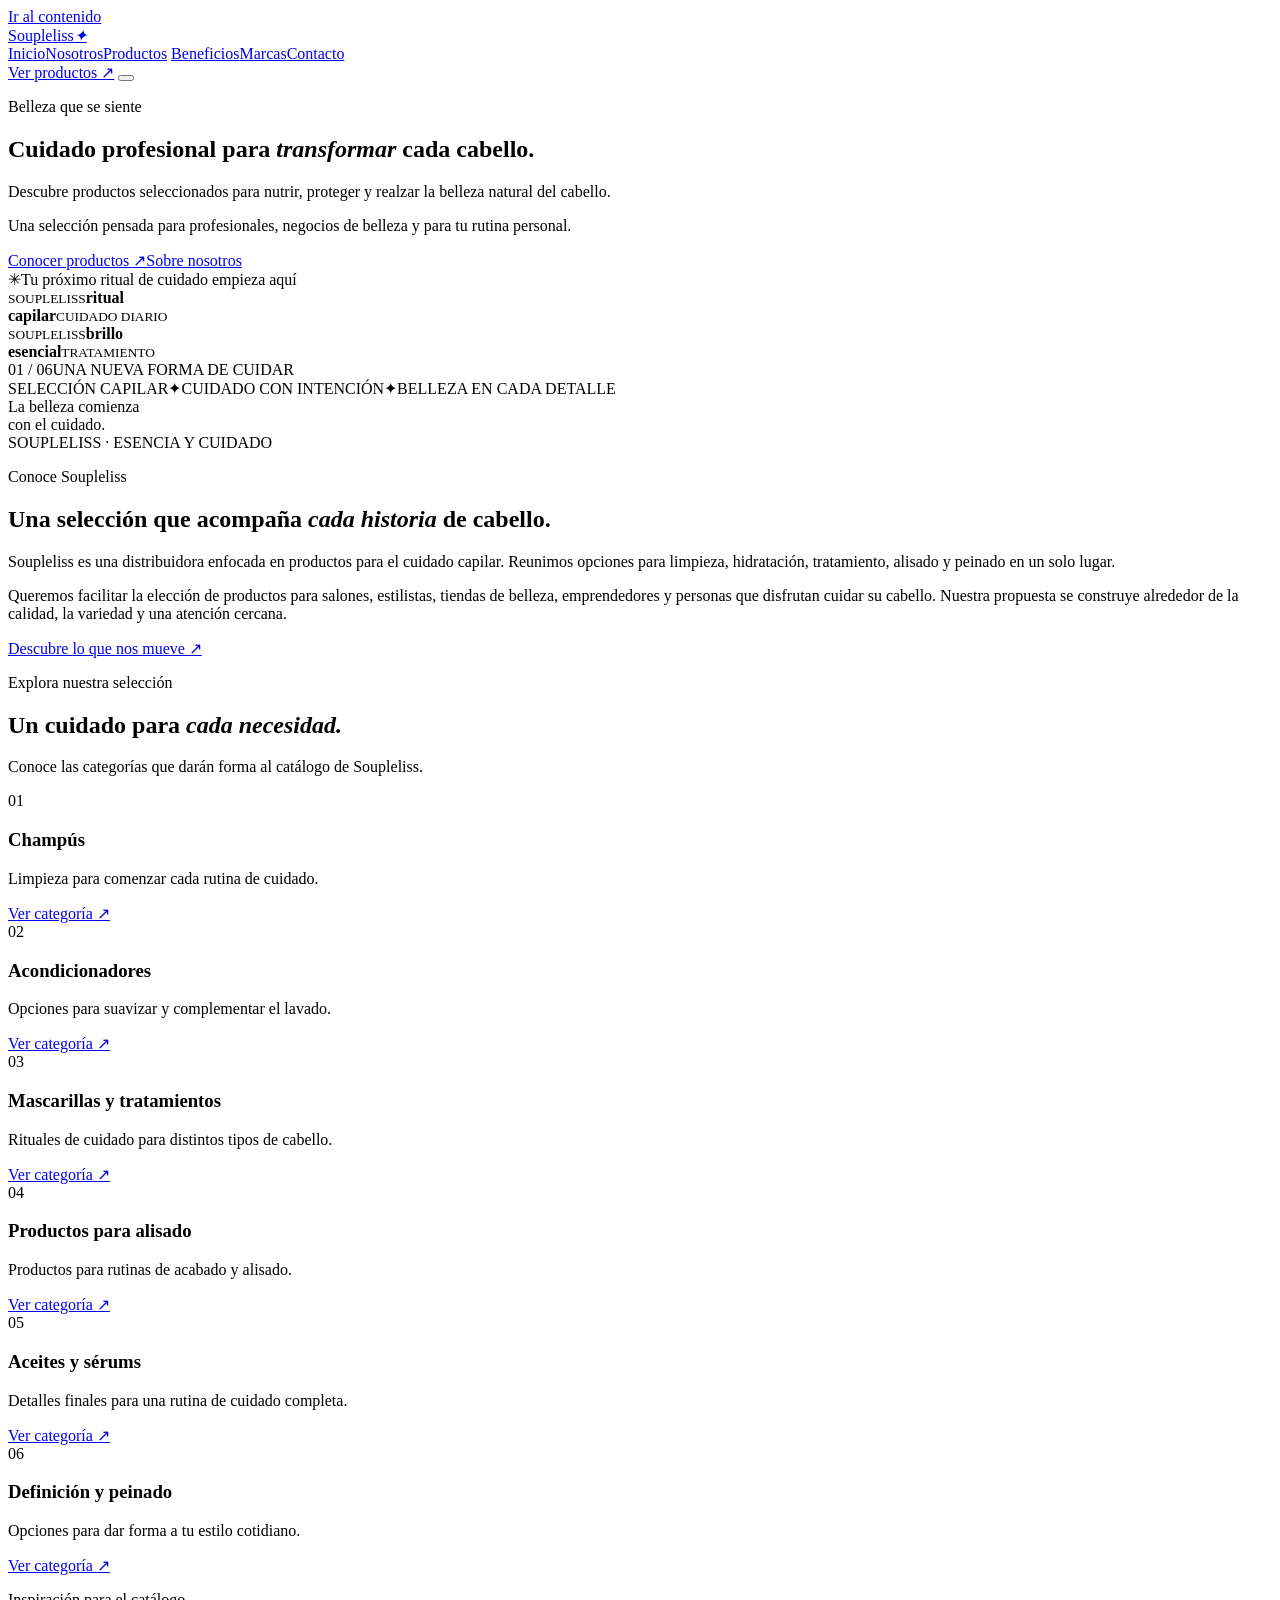
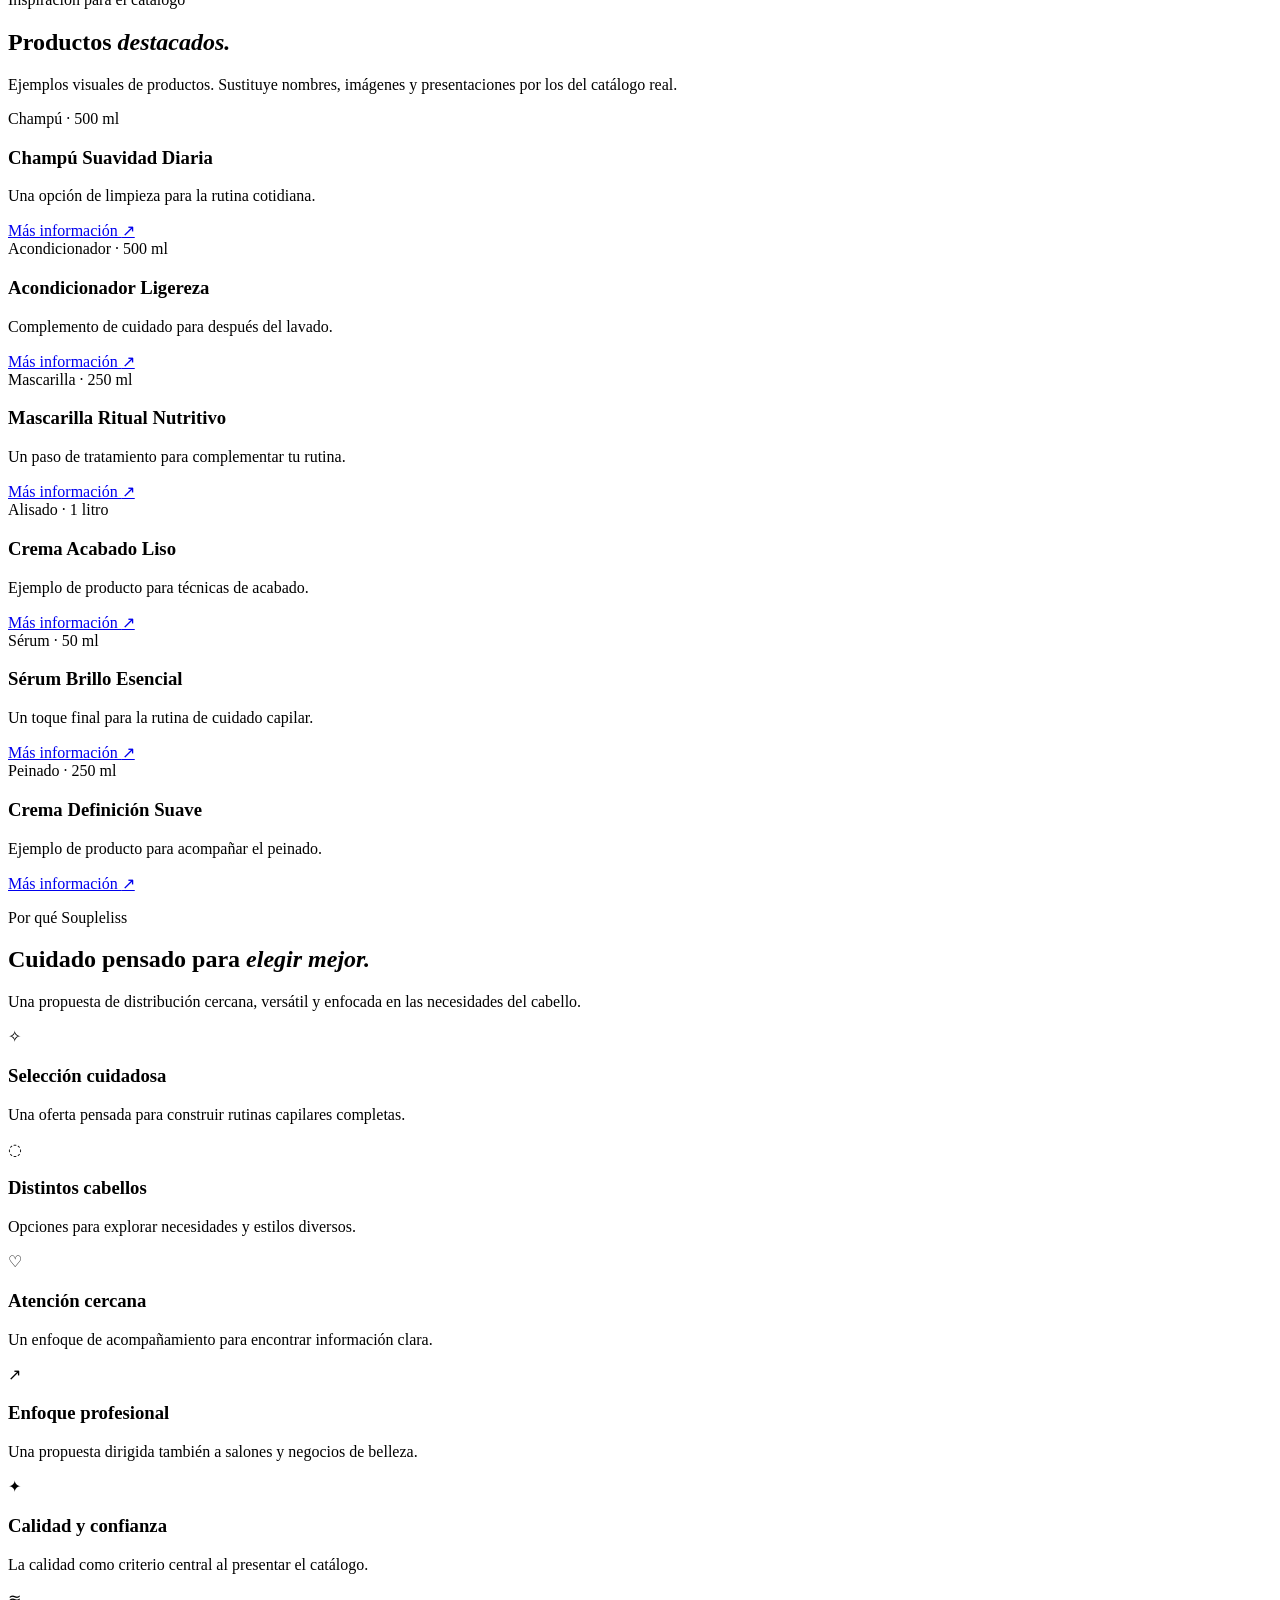
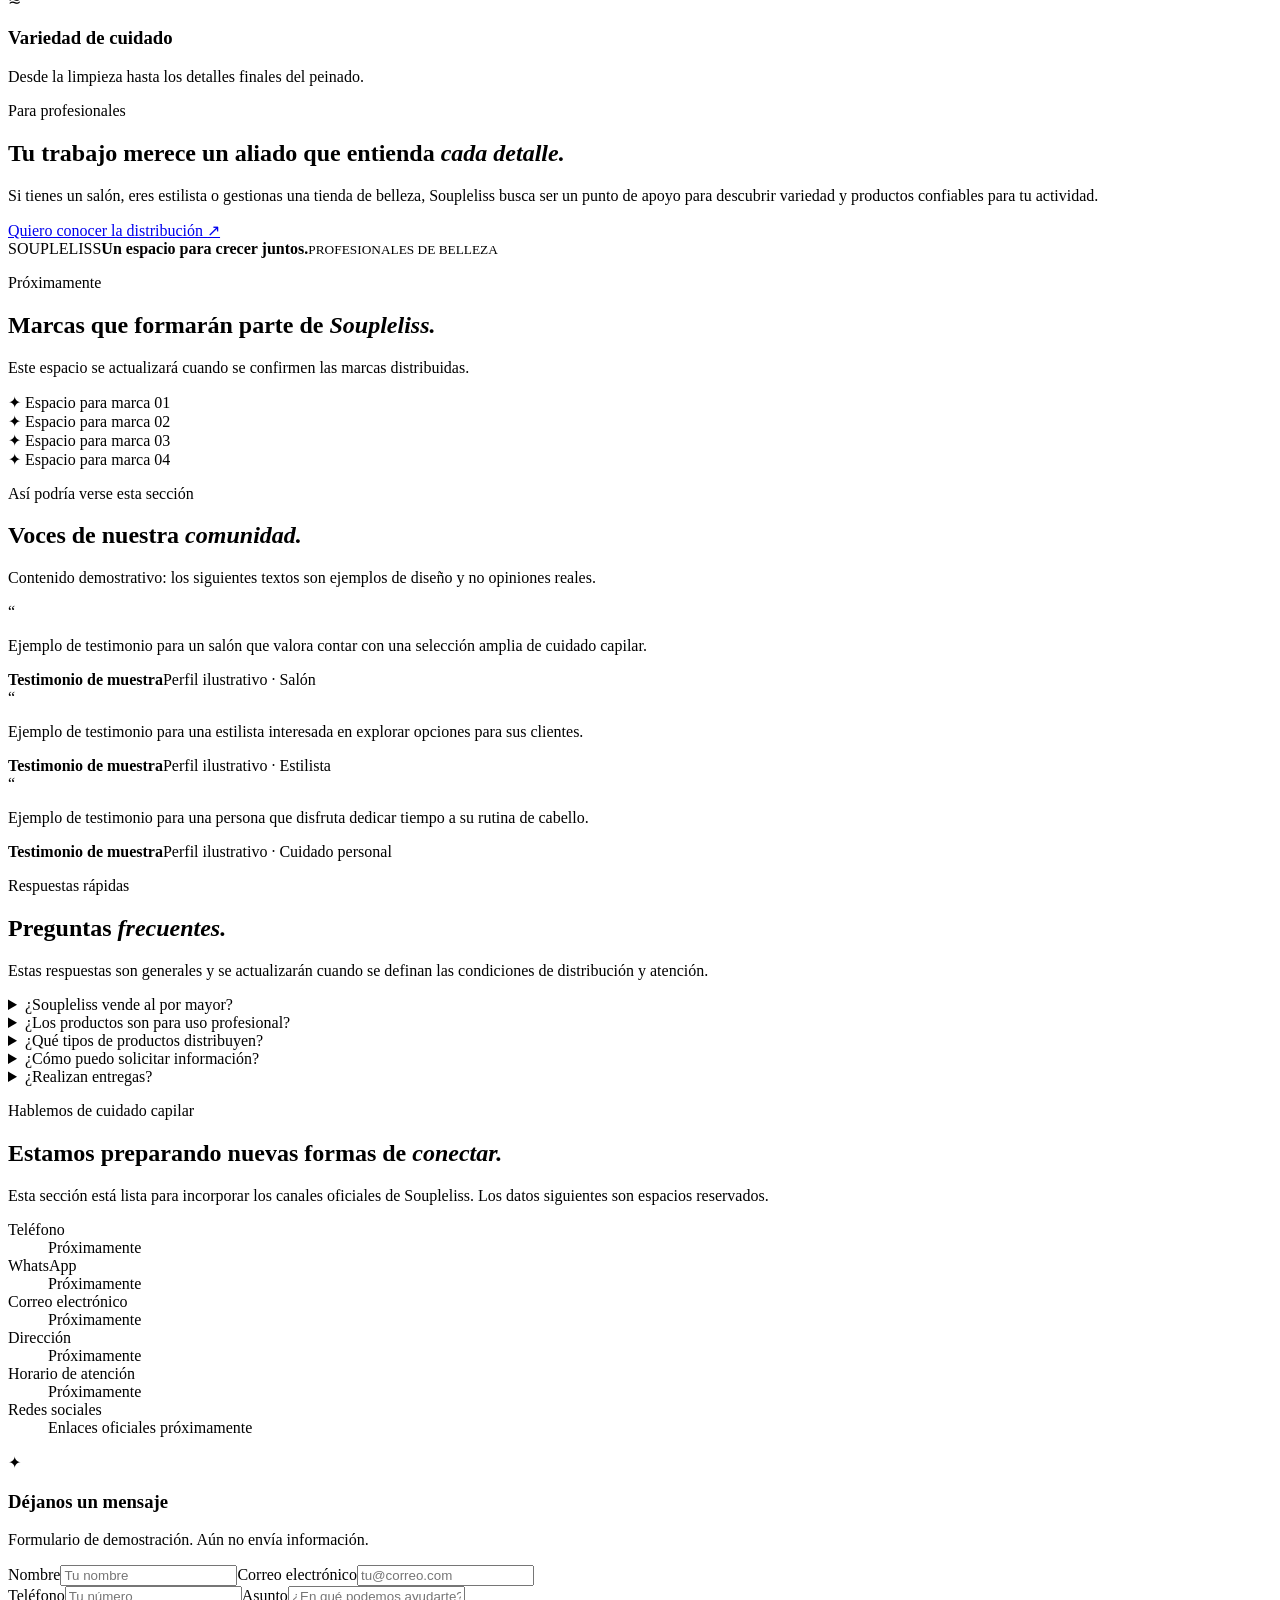
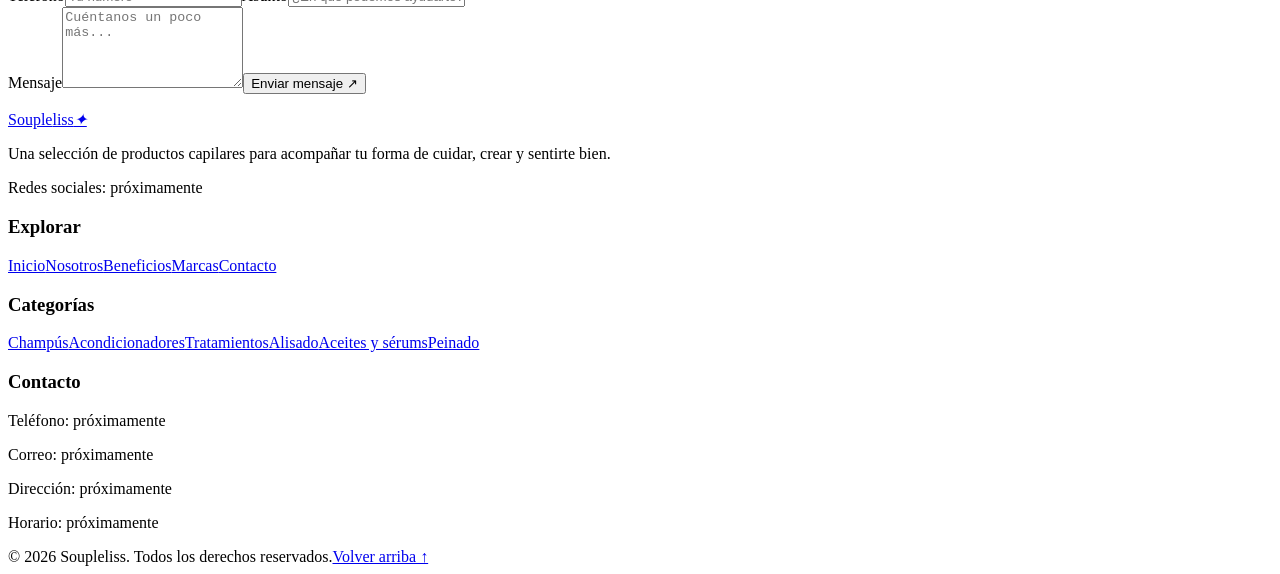
==== frontend/index.html @ 521aadc9 "Create index.html for Soupleliss website Added a complete HTML structure for the Soupleliss website," ====
<!doctype html>
<html lang="es">
<head>
  <meta charset="utf-8">
  <meta name="viewport" content="width=device-width, initial-scale=1">
  <meta name="description" content="Soupleliss: una selección de productos para el cuidado del cabello, salones, estilistas y amantes de la belleza capilar.">
  <meta name="theme-color" content="#fbf8f4">
  <title>Soupleliss | Cuidado profesional para cada cabello</title>
  <link rel="stylesheet" href="styles.css">
  <script src="script.js" defer></script>
</head>
<body>
  <a class="skip-link" href="#contenido">Ir al contenido</a>

  <!-- Encabezado y navegación -->
  <header class="site-header" id="inicio">
    <div class="container header-inner">
      <a class="logo" href="#inicio" aria-label="Soupleliss, ir al inicio">Souple<span>liss</span><i aria-hidden="true">✦</i></a>
      <nav class="main-nav" id="main-nav" aria-label="Navegación principal">
        <a href="#inicio">Inicio</a><a href="#nosotros">Nosotros</a><a href="#categorias">Productos</a>
        <a href="#beneficios">Beneficios</a><a href="#marcas">Marcas</a><a href="#contacto">Contacto</a>
      </nav>
      <a class="button button-small header-cta" href="#categorias">Ver productos <span aria-hidden="true">↗</span></a>
      <button class="menu-toggle" type="button" aria-label="Abrir menú" aria-controls="main-nav" aria-expanded="false"><span></span><span></span><span></span></button>
    </div>
  </header>

  <main id="contenido">
    <!-- Hero -->
    <section class="hero section-pad" aria-labelledby="hero-title">
      <div class="container hero-grid">
        <div class="hero-copy reveal">
          <p class="eyebrow"><span class="eyebrow-line"></span> Belleza que se siente</p>
          <h1 id="hero-title">Cuidado profesional para <em>transformar</em> cada cabello<span class="dot">.</span></h1>
          <p class="lead">Descubre productos seleccionados para nutrir, proteger y realzar la belleza natural del cabello.</p>
          <p class="hero-note">Una selección pensada para profesionales, negocios de belleza y para tu rutina personal.</p>
          <div class="button-row"><a class="button" href="#categorias">Conocer productos <span aria-hidden="true">↗</span></a><a class="button button-outline" href="#nosotros">Sobre nosotros</a></div>
          <div class="hero-foot"><span class="sparkle" aria-hidden="true">✳</span><span>Tu próximo ritual de cuidado empieza aquí</span></div>
        </div>
        <!-- Ilustración de muestra: sustituir por fotografía profesional cuando esté disponible. -->
        <div class="hero-visual reveal" role="img" aria-label="Ilustración editorial de envases para productos capilares sobre un fondo rosado">
          <div class="hero-orbit orbit-one"></div><div class="hero-orbit orbit-two"></div>
          <div class="hero-disc"></div><div class="hero-leaf leaf-one"></div><div class="hero-leaf leaf-two"></div>
          <div class="hero-bottle bottle-back"><span class="bottle-cap"></span><span class="bottle-label"><small>SOUPLELISS</small><strong>ritual<br>capilar</strong><small>CUIDADO DIARIO</small></span></div>
          <div class="hero-bottle bottle-front"><span class="bottle-cap"></span><span class="bottle-label"><small>SOUPLELISS</small><strong>brillo<br>esencial</strong><small>TRATAMIENTO</small></span></div>
          <div class="visual-caption"><span>01 / 06</span><span>UNA NUEVA FORMA DE CUIDAR</span></div>
        </div>
      </div>
      <div class="container hero-bottom"><span>SELECCIÓN CAPILAR</span><span aria-hidden="true">✦</span><span>CUIDADO CON INTENCIÓN</span><span aria-hidden="true">✦</span><span>BELLEZA EN CADA DETALLE</span></div>
    </section>

    <!-- Sobre Soupleliss -->
    <section class="about section-pad" id="nosotros" aria-labelledby="about-title">
      <div class="container about-grid">
        <div class="about-art reveal" role="img" aria-label="Ilustración de cabello ondulado y un producto de cuidado capilar"><div class="hair-wave wave-a"></div><div class="hair-wave wave-b"></div><div class="hair-wave wave-c"></div><div class="about-art-card"><span class="mini-bottle"></span><span>La belleza comienza<br>con el cuidado.</span></div><span class="about-art-label">SOUPLELISS · ESENCIA Y CUIDADO</span></div>
        <div class="about-copy reveal"><p class="eyebrow"><span class="eyebrow-line"></span> Conoce Soupleliss</p><h2 id="about-title">Una selección que acompaña <em>cada historia</em> de cabello.</h2><p>Soupleliss es una distribuidora enfocada en productos para el cuidado capilar. Reunimos opciones para limpieza, hidratación, tratamiento, alisado y peinado en un solo lugar.</p><p>Queremos facilitar la elección de productos para salones, estilistas, tiendas de belleza, emprendedores y personas que disfrutan cuidar su cabello. Nuestra propuesta se construye alrededor de la calidad, la variedad y una atención cercana.</p><a class="text-link" href="#beneficios">Descubre lo que nos mueve <span aria-hidden="true">↗</span></a></div>
      </div>
    </section>

    <!-- Categorías -->
    <section class="categories section-pad" id="categorias" aria-labelledby="categories-title">
      <div class="container"><div class="section-heading reveal"><div><p class="eyebrow"><span class="eyebrow-line"></span> Explora nuestra selección</p><h2 id="categories-title">Un cuidado para <em>cada necesidad.</em></h2></div><p>Conoce las categorías que darán forma al catálogo de Soupleliss.</p></div>
        <div class="category-grid">
          <article class="category-card reveal"><div class="category-art art-shampoo" role="img" aria-label="Ilustración de envase de champú"><span class="art-bottle tall"></span><span class="art-swish"></span></div><div class="category-body"><span class="card-index">01</span><h3>Champús</h3><p>Limpieza para comenzar cada rutina de cuidado.</p><a href="#producto-champu" class="text-link">Ver categoría <span aria-hidden="true">↗</span></a></div></article>
          <article class="category-card reveal"><div class="category-art art-conditioner" role="img" aria-label="Ilustración de envase de acondicionador"><span class="art-bottle tall"></span><span class="art-swish"></span></div><div class="category-body"><span class="card-index">02</span><h3>Acondicionadores</h3><p>Opciones para suavizar y complementar el lavado.</p><a href="#producto-acondicionador" class="text-link">Ver categoría <span aria-hidden="true">↗</span></a></div></article>
          <article class="category-card reveal"><div class="category-art art-mask" role="img" aria-label="Ilustración de tarro de mascarilla capilar"><span class="art-jar"></span><span class="art-swish"></span></div><div class="category-body"><span class="card-index">03</span><h3>Mascarillas y tratamientos</h3><p>Rituales de cuidado para distintos tipos de cabello.</p><a href="#producto-mascarilla" class="text-link">Ver categoría <span aria-hidden="true">↗</span></a></div></article>
          <article class="category-card reveal"><div class="category-art art-smooth" role="img" aria-label="Ilustración de envase para alisado"><span class="art-bottle slim"></span><span class="art-swish"></span></div><div class="category-body"><span class="card-index">04</span><h3>Productos para alisado</h3><p>Productos para rutinas de acabado y alisado.</p><a href="#producto-alisado" class="text-link">Ver categoría <span aria-hidden="true">↗</span></a></div></article>
          <article class="category-card reveal"><div class="category-art art-serum" role="img" aria-label="Ilustración de frasco de sérum"><span class="art-dropper"></span><span class="art-swish"></span></div><div class="category-body"><span class="card-index">05</span><h3>Aceites y sérums</h3><p>Detalles finales para una rutina de cuidado completa.</p><a href="#producto-serum" class="text-link">Ver categoría <span aria-hidden="true">↗</span></a></div></article>
          <article class="category-card reveal"><div class="category-art art-style" role="img" aria-label="Ilustración de envase para peinado"><span class="art-bottle short"></span><span class="art-swish"></span></div><div class="category-body"><span class="card-index">06</span><h3>Definición y peinado</h3><p>Opciones para dar forma a tu estilo cotidiano.</p><a href="#producto-peinado" class="text-link">Ver categoría <span aria-hidden="true">↗</span></a></div></article>
        </div>
      </div>
    </section>

    <!-- Productos de ejemplo: nombres, descripciones y presentaciones provisionales. -->
    <section class="products section-pad" id="destacados" aria-labelledby="products-title"><div class="container"><div class="section-heading reveal"><div><p class="eyebrow"><span class="eyebrow-line"></span> Inspiración para el catálogo</p><h2 id="products-title">Productos <em>destacados.</em></h2></div><p>Ejemplos visuales de productos. Sustituye nombres, imágenes y presentaciones por los del catálogo real.</p></div>
      <div class="product-grid">
        <article class="product-card reveal" id="producto-champu"><div class="product-image tone-rose" role="img" aria-label="Ilustración de champú de ejemplo en envase rosa"><span class="product-bottle bottle-tall"></span></div><div class="product-info"><span class="product-type">Champú · 500 ml</span><h3>Champú Suavidad Diaria</h3><p>Una opción de limpieza para la rutina cotidiana.</p><a href="#contacto" class="text-link">Más información <span aria-hidden="true">↗</span></a></div></article>
        <article class="product-card reveal" id="producto-acondicionador"><div class="product-image tone-lilac" role="img" aria-label="Ilustración de acondicionador de ejemplo en envase lila"><span class="product-bottle bottle-tall"></span></div><div class="product-info"><span class="product-type">Acondicionador · 500 ml</span><h3>Acondicionador Ligereza</h3><p>Complemento de cuidado para después del lavado.</p><a href="#contacto" class="text-link">Más información <span aria-hidden="true">↗</span></a></div></article>
        <article class="product-card reveal" id="producto-mascarilla"><div class="product-image tone-cream" role="img" aria-label="Ilustración de mascarilla de ejemplo en tarro crema"><span class="product-bottle bottle-jar"></span></div><div class="product-info"><span class="product-type">Mascarilla · 250 ml</span><h3>Mascarilla Ritual Nutritivo</h3><p>Un paso de tratamiento para complementar tu rutina.</p><a href="#contacto" class="text-link">Más información <span aria-hidden="true">↗</span></a></div></article>
        <article class="product-card reveal" id="producto-alisado"><div class="product-image tone-sage" role="img" aria-label="Ilustración de producto para alisado de ejemplo"><span class="product-bottle bottle-slim"></span></div><div class="product-info"><span class="product-type">Alisado · 1 litro</span><h3>Crema Acabado Liso</h3><p>Ejemplo de producto para técnicas de acabado.</p><a href="#contacto" class="text-link">Más información <span aria-hidden="true">↗</span></a></div></article>
        <article class="product-card reveal" id="producto-serum"><div class="product-image tone-peach" role="img" aria-label="Ilustración de sérum de ejemplo en frasco pequeño"><span class="product-bottle bottle-dropper"></span></div><div class="product-info"><span class="product-type">Sérum · 50 ml</span><h3>Sérum Brillo Esencial</h3><p>Un toque final para la rutina de cuidado capilar.</p><a href="#contacto" class="text-link">Más información <span aria-hidden="true">↗</span></a></div></article>
        <article class="product-card reveal" id="producto-peinado"><div class="product-image tone-mauve" role="img" aria-label="Ilustración de crema para peinado de ejemplo"><span class="product-bottle bottle-short"></span></div><div class="product-info"><span class="product-type">Peinado · 250 ml</span><h3>Crema Definición Suave</h3><p>Ejemplo de producto para acompañar el peinado.</p><a href="#contacto" class="text-link">Más información <span aria-hidden="true">↗</span></a></div></article>
      </div>
    </div></section>

    <!-- Beneficios -->
    <section class="benefits section-pad" id="beneficios" aria-labelledby="benefits-title"><div class="container"><div class="benefits-intro reveal"><p class="eyebrow"><span class="eyebrow-line"></span> Por qué Soupleliss</p><h2 id="benefits-title">Cuidado pensado para <em>elegir mejor.</em></h2><p>Una propuesta de distribución cercana, versátil y enfocada en las necesidades del cabello.</p></div><div class="benefit-grid">
      <article class="benefit reveal"><span class="benefit-icon" aria-hidden="true">✧</span><h3>Selección cuidadosa</h3><p>Una oferta pensada para construir rutinas capilares completas.</p></article><article class="benefit reveal"><span class="benefit-icon" aria-hidden="true">◌</span><h3>Distintos cabellos</h3><p>Opciones para explorar necesidades y estilos diversos.</p></article><article class="benefit reveal"><span class="benefit-icon" aria-hidden="true">♡</span><h3>Atención cercana</h3><p>Un enfoque de acompañamiento para encontrar información clara.</p></article><article class="benefit reveal"><span class="benefit-icon" aria-hidden="true">↗</span><h3>Enfoque profesional</h3><p>Una propuesta dirigida también a salones y negocios de belleza.</p></article><article class="benefit reveal"><span class="benefit-icon" aria-hidden="true">✦</span><h3>Calidad y confianza</h3><p>La calidad como criterio central al presentar el catálogo.</p></article><article class="benefit reveal"><span class="benefit-icon" aria-hidden="true">≋</span><h3>Variedad de cuidado</h3><p>Desde la limpieza hasta los detalles finales del peinado.</p></article>
    </div></div></section>

    <!-- Profesionales -->
    <section class="professionals section-pad" aria-labelledby="pros-title"><div class="container pros-grid"><div class="pros-copy reveal"><p class="eyebrow light"><span class="eyebrow-line"></span> Para profesionales</p><h2 id="pros-title">Tu trabajo merece un aliado que entienda <em>cada detalle.</em></h2><p>Si tienes un salón, eres estilista o gestionas una tienda de belleza, Soupleliss busca ser un punto de apoyo para descubrir variedad y productos confiables para tu actividad.</p><a class="button button-light" href="#contacto">Quiero conocer la distribución <span aria-hidden="true">↗</span></a></div><div class="pros-art reveal" role="img" aria-label="Composición decorativa inspirada en un salón de belleza"><div class="pros-circle"></div><div class="pros-lines"></div><div class="pros-card"><span>SOUPLELISS</span><strong>Un espacio para crecer juntos.</strong><small>PROFESIONALES DE BELLEZA</small></div></div></div></section>

    <!-- Marcas: espacios reservados; no representan marcas reales. -->
    <section class="brands section-pad" id="marcas" aria-labelledby="brands-title"><div class="container"><div class="section-heading centered reveal"><div><p class="eyebrow"><span class="eyebrow-line"></span> Próximamente</p><h2 id="brands-title">Marcas que formarán parte de <em>Soupleliss.</em></h2></div><p>Este espacio se actualizará cuando se confirmen las marcas distribuidas.</p></div><div class="brand-grid"><div class="brand-placeholder reveal"><span aria-hidden="true">✦</span> Espacio para marca 01</div><div class="brand-placeholder reveal"><span aria-hidden="true">✦</span> Espacio para marca 02</div><div class="brand-placeholder reveal"><span aria-hidden="true">✦</span> Espacio para marca 03</div><div class="brand-placeholder reveal"><span aria-hidden="true">✦</span> Espacio para marca 04</div></div></div></section>

    <!-- Testimonios demostrativos: NO son opiniones reales. Reemplazar antes de publicar como testimonios auténticos. -->
    <section class="testimonials section-pad" aria-labelledby="testimonials-title"><div class="container"><div class="section-heading reveal"><div><p class="eyebrow"><span class="eyebrow-line"></span> Así podría verse esta sección</p><h2 id="testimonials-title">Voces de nuestra <em>comunidad.</em></h2></div><p class="demo-notice">Contenido demostrativo: los siguientes textos son ejemplos de diseño y no opiniones reales.</p></div><div class="testimonial-grid"><article class="quote-card reveal"><span class="quote-mark" aria-hidden="true">“</span><p>Ejemplo de testimonio para un salón que valora contar con una selección amplia de cuidado capilar.</p><div><strong>Testimonio de muestra</strong><span>Perfil ilustrativo · Salón</span></div></article><article class="quote-card reveal"><span class="quote-mark" aria-hidden="true">“</span><p>Ejemplo de testimonio para una estilista interesada en explorar opciones para sus clientes.</p><div><strong>Testimonio de muestra</strong><span>Perfil ilustrativo · Estilista</span></div></article><article class="quote-card reveal"><span class="quote-mark" aria-hidden="true">“</span><p>Ejemplo de testimonio para una persona que disfruta dedicar tiempo a su rutina de cabello.</p><div><strong>Testimonio de muestra</strong><span>Perfil ilustrativo · Cuidado personal</span></div></article></div></div></section>

    <!-- Preguntas frecuentes: respuestas provisionales. -->
    <section class="faq section-pad" id="preguntas" aria-labelledby="faq-title"><div class="container faq-grid"><div class="faq-intro reveal"><p class="eyebrow"><span class="eyebrow-line"></span> Respuestas rápidas</p><h2 id="faq-title">Preguntas <em>frecuentes.</em></h2><p>Estas respuestas son generales y se actualizarán cuando se definan las condiciones de distribución y atención.</p></div><div class="faq-list reveal"><details><summary>¿Soupleliss vende al por mayor?</summary><p>La información sobre pedidos para negocios se compartirá cuando estén disponibles las condiciones comerciales. Puedes consultar la sección de contacto para futuras novedades.</p></details><details><summary>¿Los productos son para uso profesional?</summary><p>La selección contempla opciones para profesionales y para el cuidado personal. Las indicaciones de uso de cada producto se incorporarán con el catálogo definitivo.</p></details><details><summary>¿Qué tipos de productos distribuyen?</summary><p>El catálogo está organizado en champús, acondicionadores, tratamientos, alisado, aceites, sérums y productos para peinado.</p></details><details><summary>¿Cómo puedo solicitar información?</summary><p>Los canales de contacto se publicarán próximamente. El formulario de esta versión es únicamente demostrativo y no envía mensajes.</p></details><details><summary>¿Realizan entregas?</summary><p>Las zonas, modalidades y plazos de entrega se informarán cuando el servicio esté definido.</p></details></div></div></section>

    <!-- Contacto: datos provisionales; el formulario no envía información. -->
    <section class="contact section-pad" id="contacto" aria-labelledby="contact-title"><div class="container contact-grid"><div class="contact-copy reveal"><p class="eyebrow"><span class="eyebrow-line"></span> Hablemos de cuidado capilar</p><h2 id="contact-title">Estamos preparando nuevas formas de <em>conectar.</em></h2><p>Esta sección está lista para incorporar los canales oficiales de Soupleliss. Los datos siguientes son espacios reservados.</p><dl class="contact-list"><div><dt>Teléfono</dt><dd>Próximamente</dd></div><div><dt>WhatsApp</dt><dd>Próximamente</dd></div><div><dt>Correo electrónico</dt><dd>Próximamente</dd></div><div><dt>Dirección</dt><dd>Próximamente</dd></div><div><dt>Horario de atención</dt><dd>Próximamente</dd></div><div><dt>Redes sociales</dt><dd>Enlaces oficiales próximamente</dd></div></dl></div><div class="contact-form-wrap reveal"><div class="form-top"><span aria-hidden="true">✦</span><h3>Déjanos un mensaje</h3><p>Formulario de demostración. Aún no envía información.</p></div><form id="contact-form" novalidate><div class="field-row"><label>Nombre<input type="text" name="nombre" autocomplete="name" placeholder="Tu nombre"></label><label>Correo electrónico<input type="email" name="email" autocomplete="email" placeholder="tu@correo.com"></label></div><div class="field-row"><label>Teléfono<input type="tel" name="telefono" autocomplete="tel" placeholder="Tu número"></label><label>Asunto<input type="text" name="asunto" placeholder="¿En qué podemos ayudarte?"></label></div><label>Mensaje<textarea name="mensaje" rows="5" placeholder="Cuéntanos un poco más..."></textarea></label><button class="button" type="submit">Enviar mensaje <span aria-hidden="true">↗</span></button><p class="form-message" id="form-message" role="status" aria-live="polite"></p></form></div></div></section>
  </main>

  <!-- Pie de página -->
  <footer class="site-footer"><div class="container footer-grid"><div class="footer-brand"><a class="logo" href="#inicio" aria-label="Soupleliss, volver al inicio">Souple<span>liss</span><i aria-hidden="true">✦</i></a><p>Una selección de productos capilares para acompañar tu forma de cuidar, crear y sentirte bien.</p><p class="footer-social">Redes sociales: próximamente</p></div><div><h3>Explorar</h3><a href="#inicio">Inicio</a><a href="#nosotros">Nosotros</a><a href="#beneficios">Beneficios</a><a href="#marcas">Marcas</a><a href="#contacto">Contacto</a></div><div><h3>Categorías</h3><a href="#categorias">Champús</a><a href="#categorias">Acondicionadores</a><a href="#categorias">Tratamientos</a><a href="#categorias">Alisado</a><a href="#categorias">Aceites y sérums</a><a href="#categorias">Peinado</a></div><div><h3>Contacto</h3><p>Teléfono: próximamente</p><p>Correo: próximamente</p><p>Dirección: próximamente</p><p>Horario: próximamente</p></div></div><div class="container footer-bottom"><span>© <span id="current-year">2026</span> Soupleliss. Todos los derechos reservados.</span><a href="#inicio">Volver arriba ↑</a></div></footer>
</body>
</html>
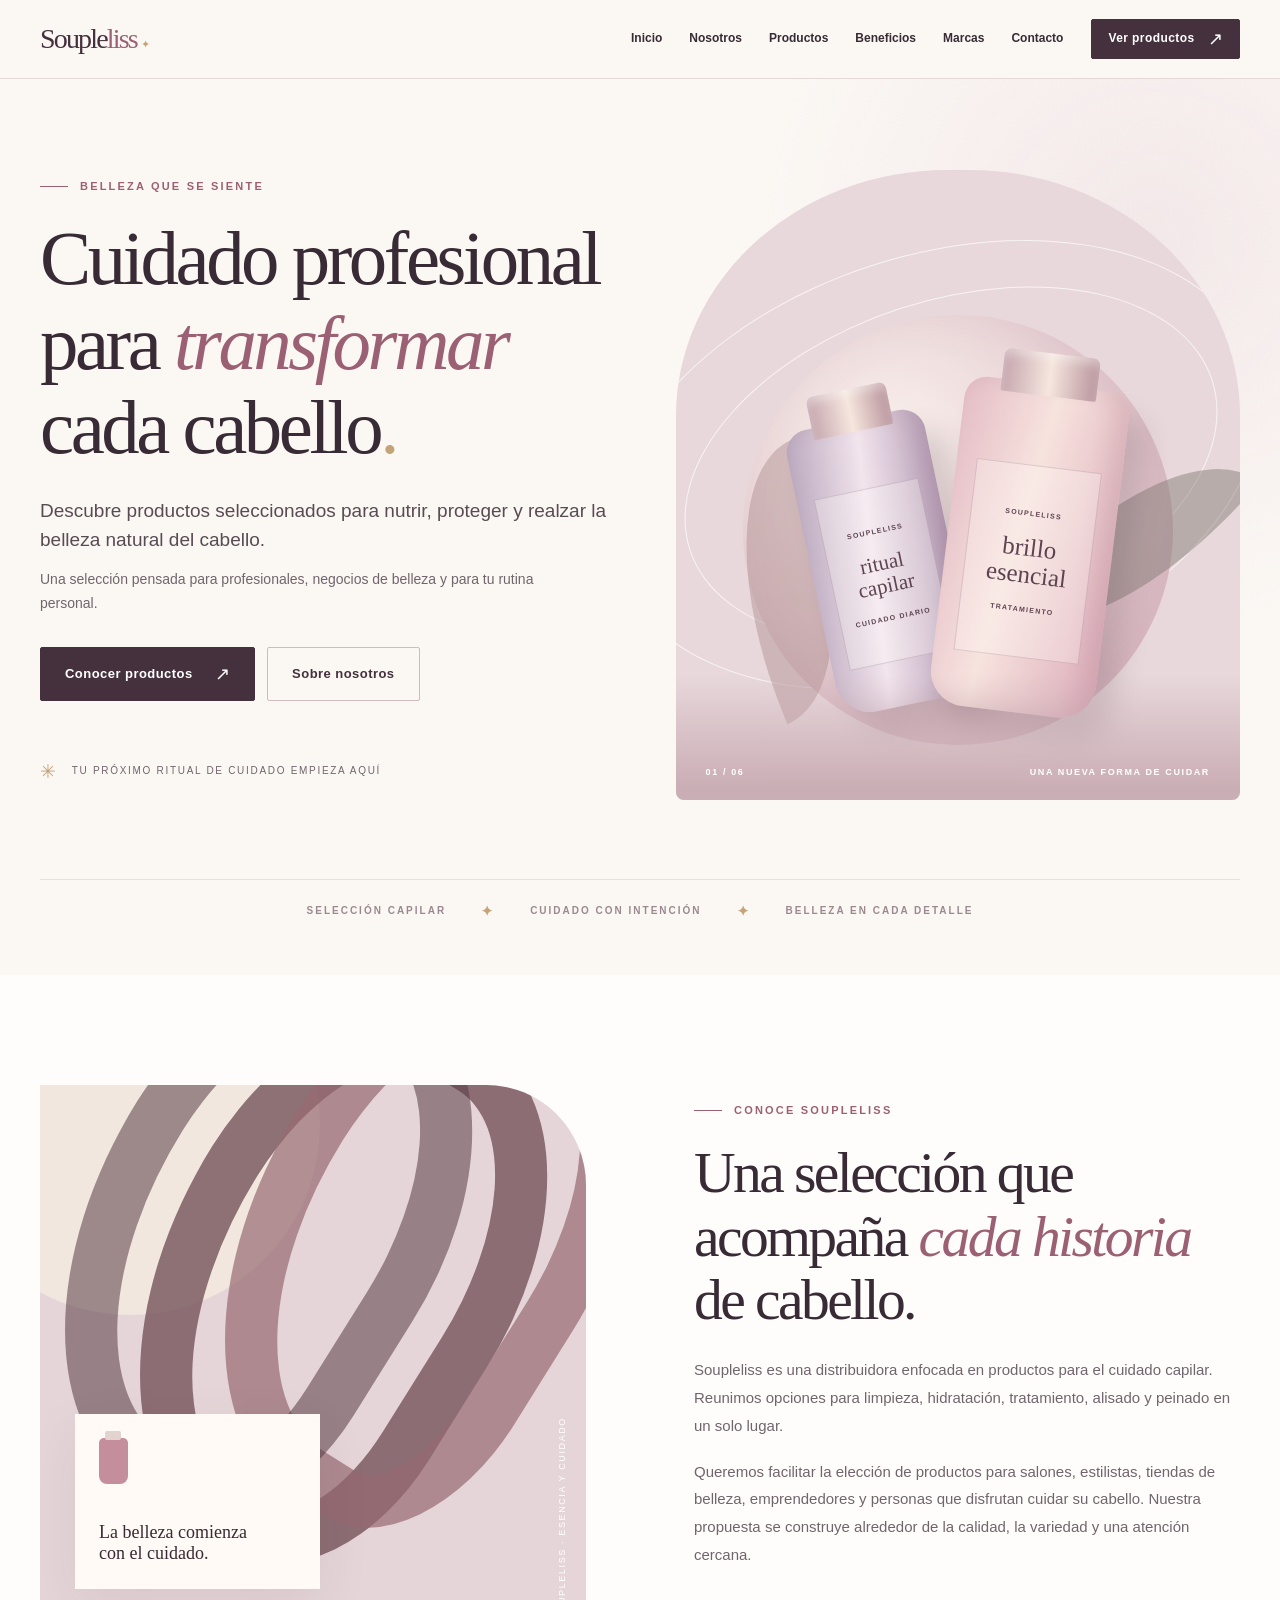
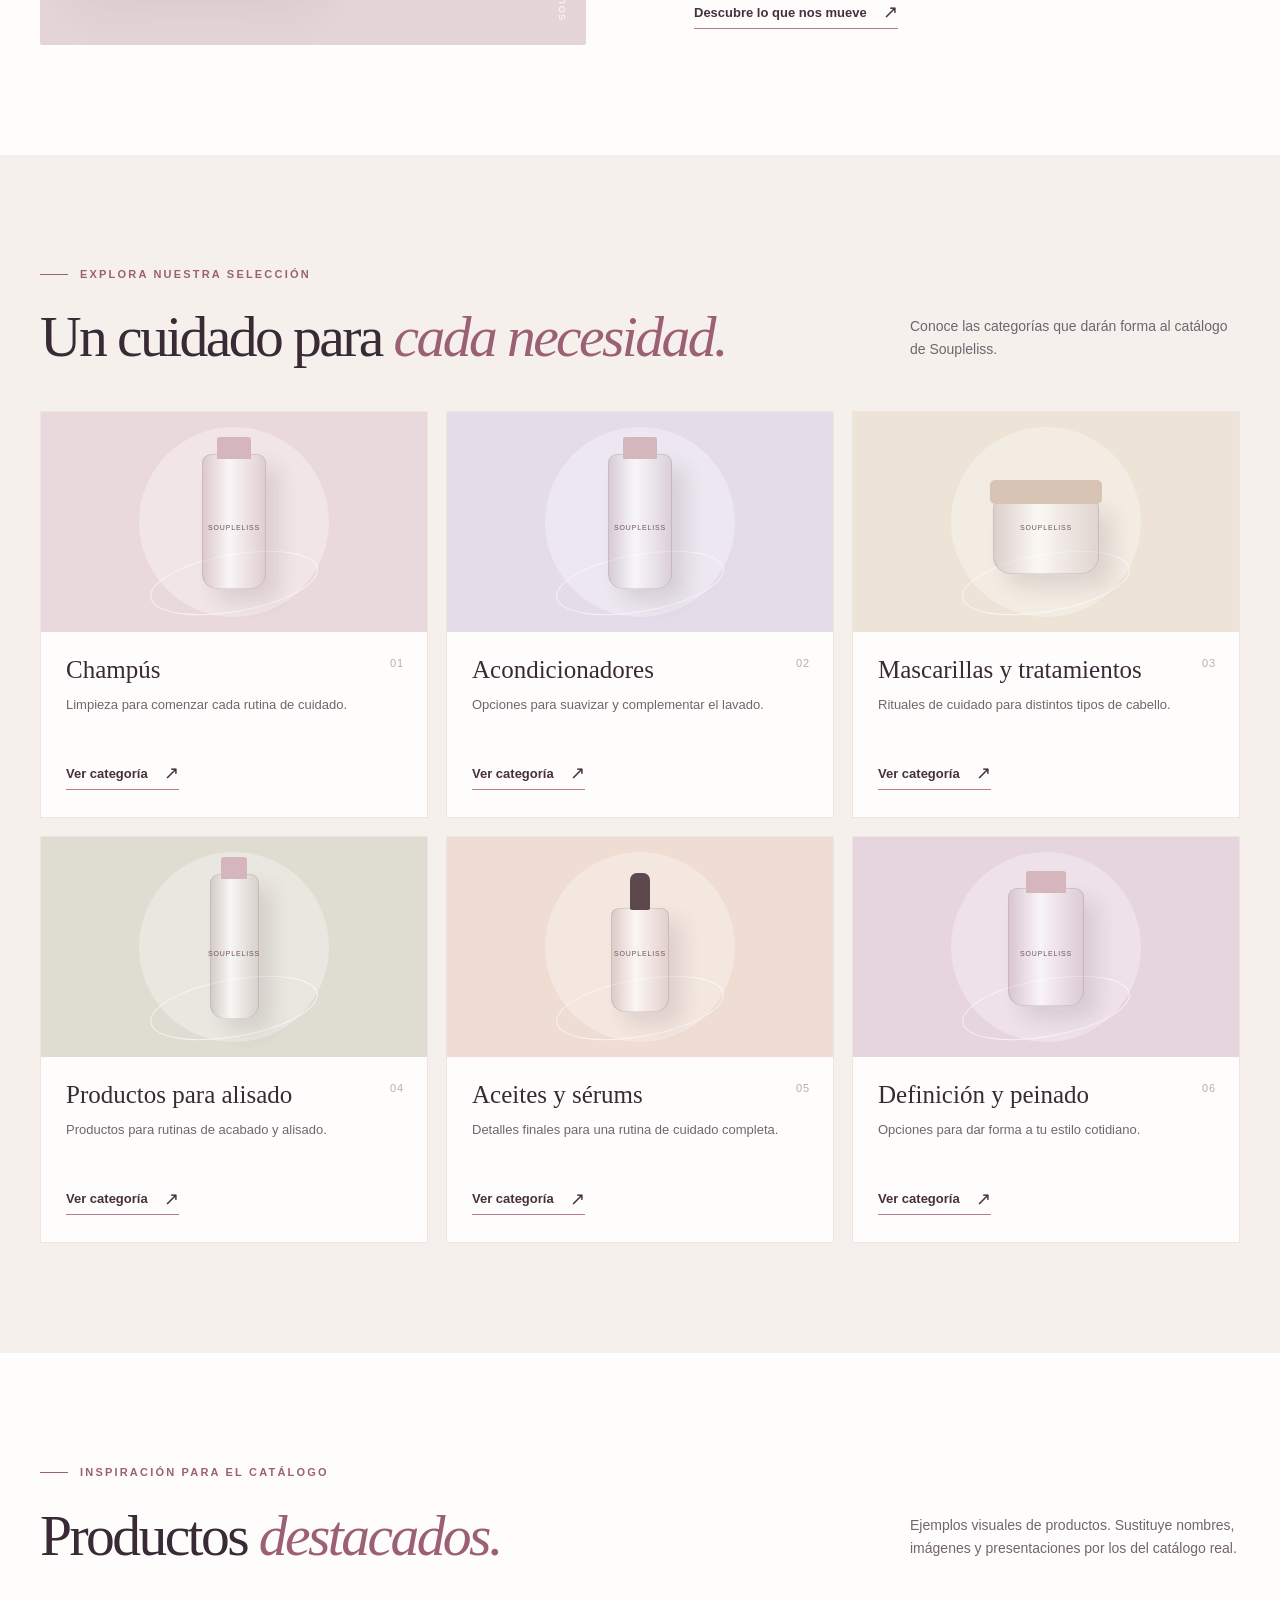
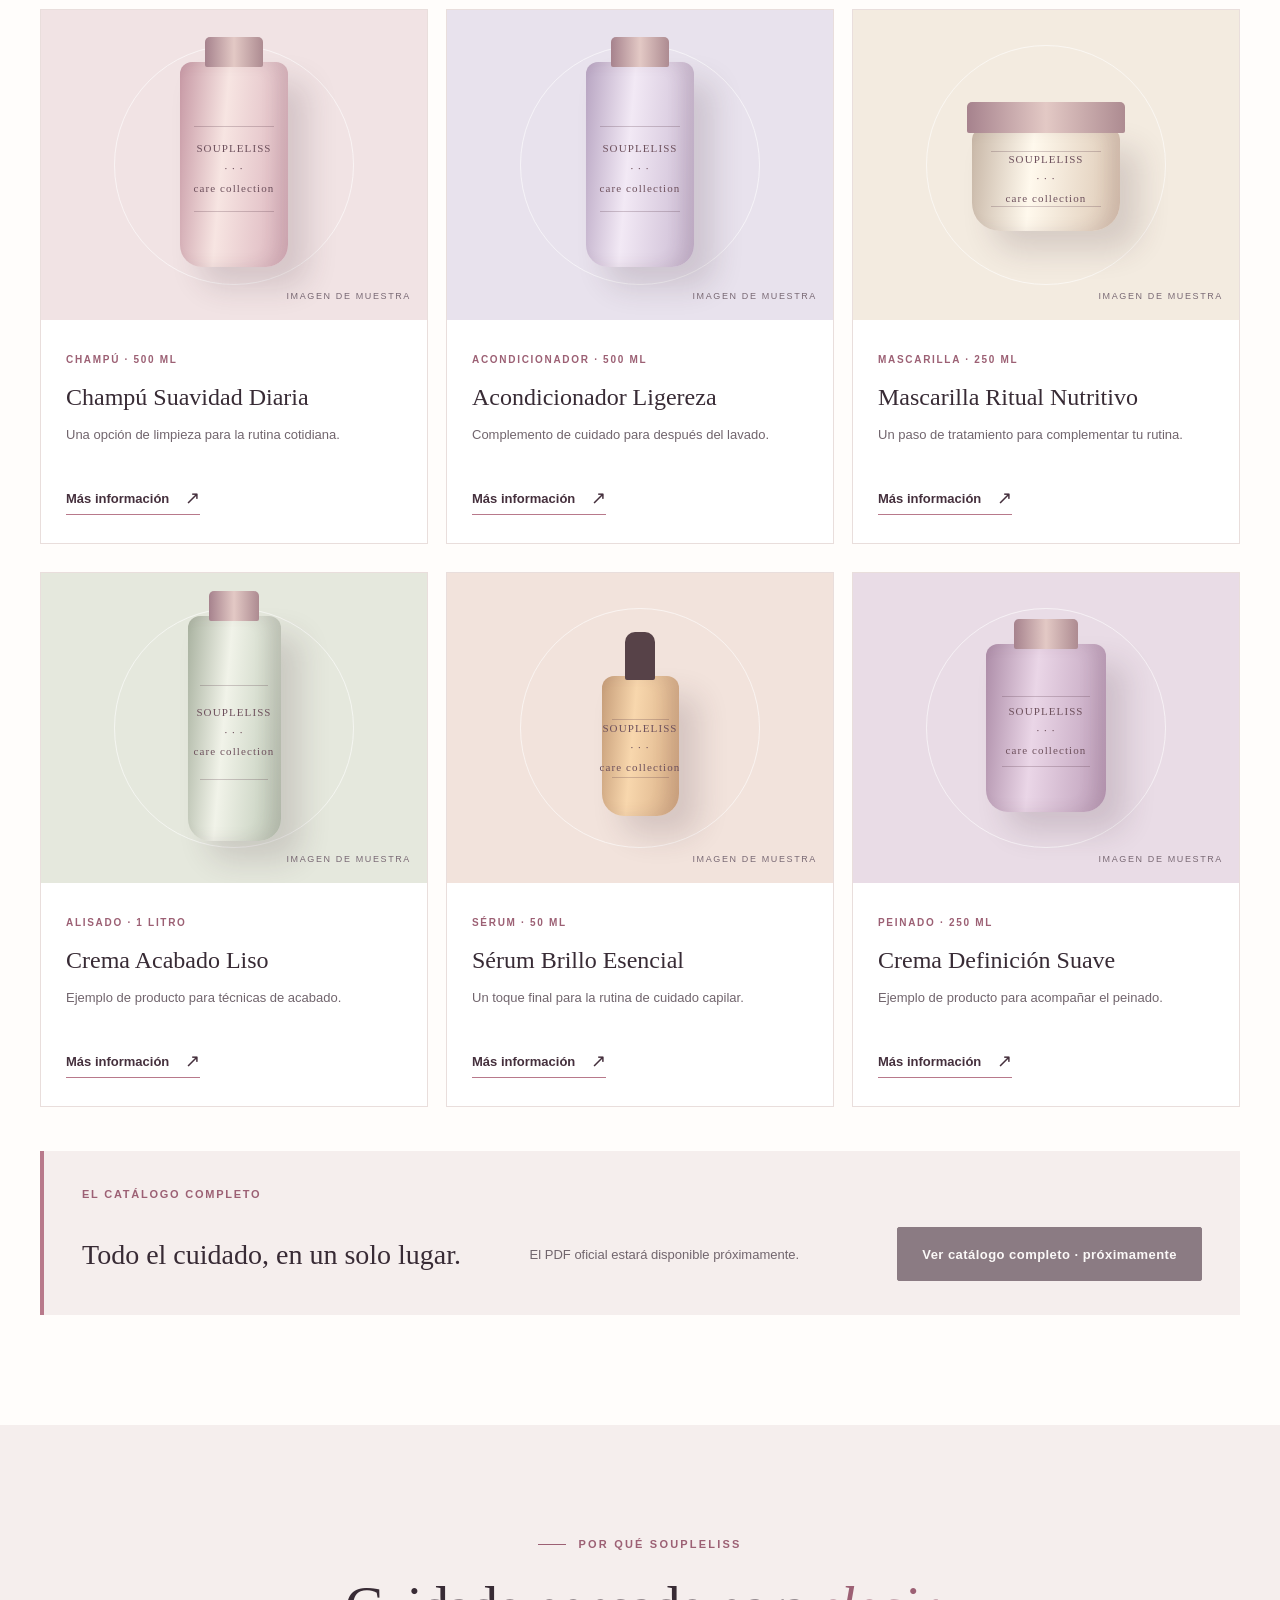
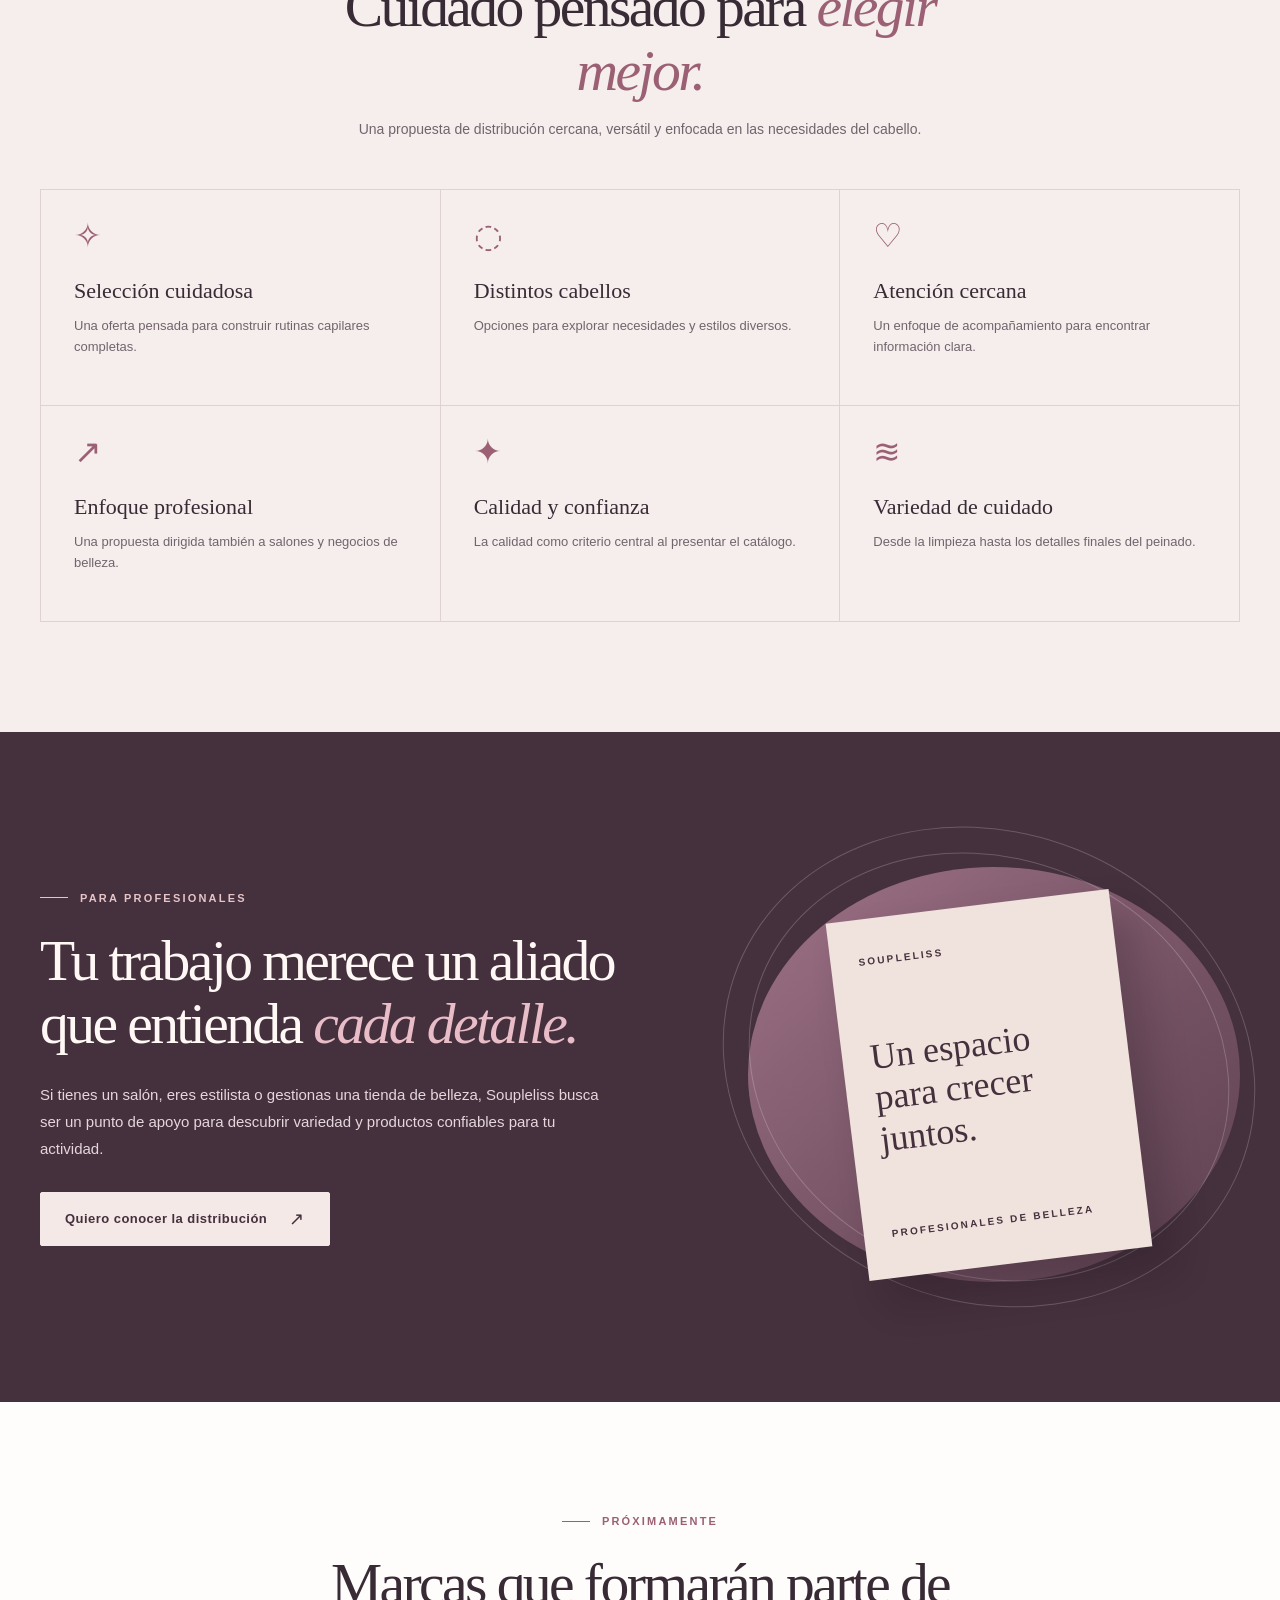
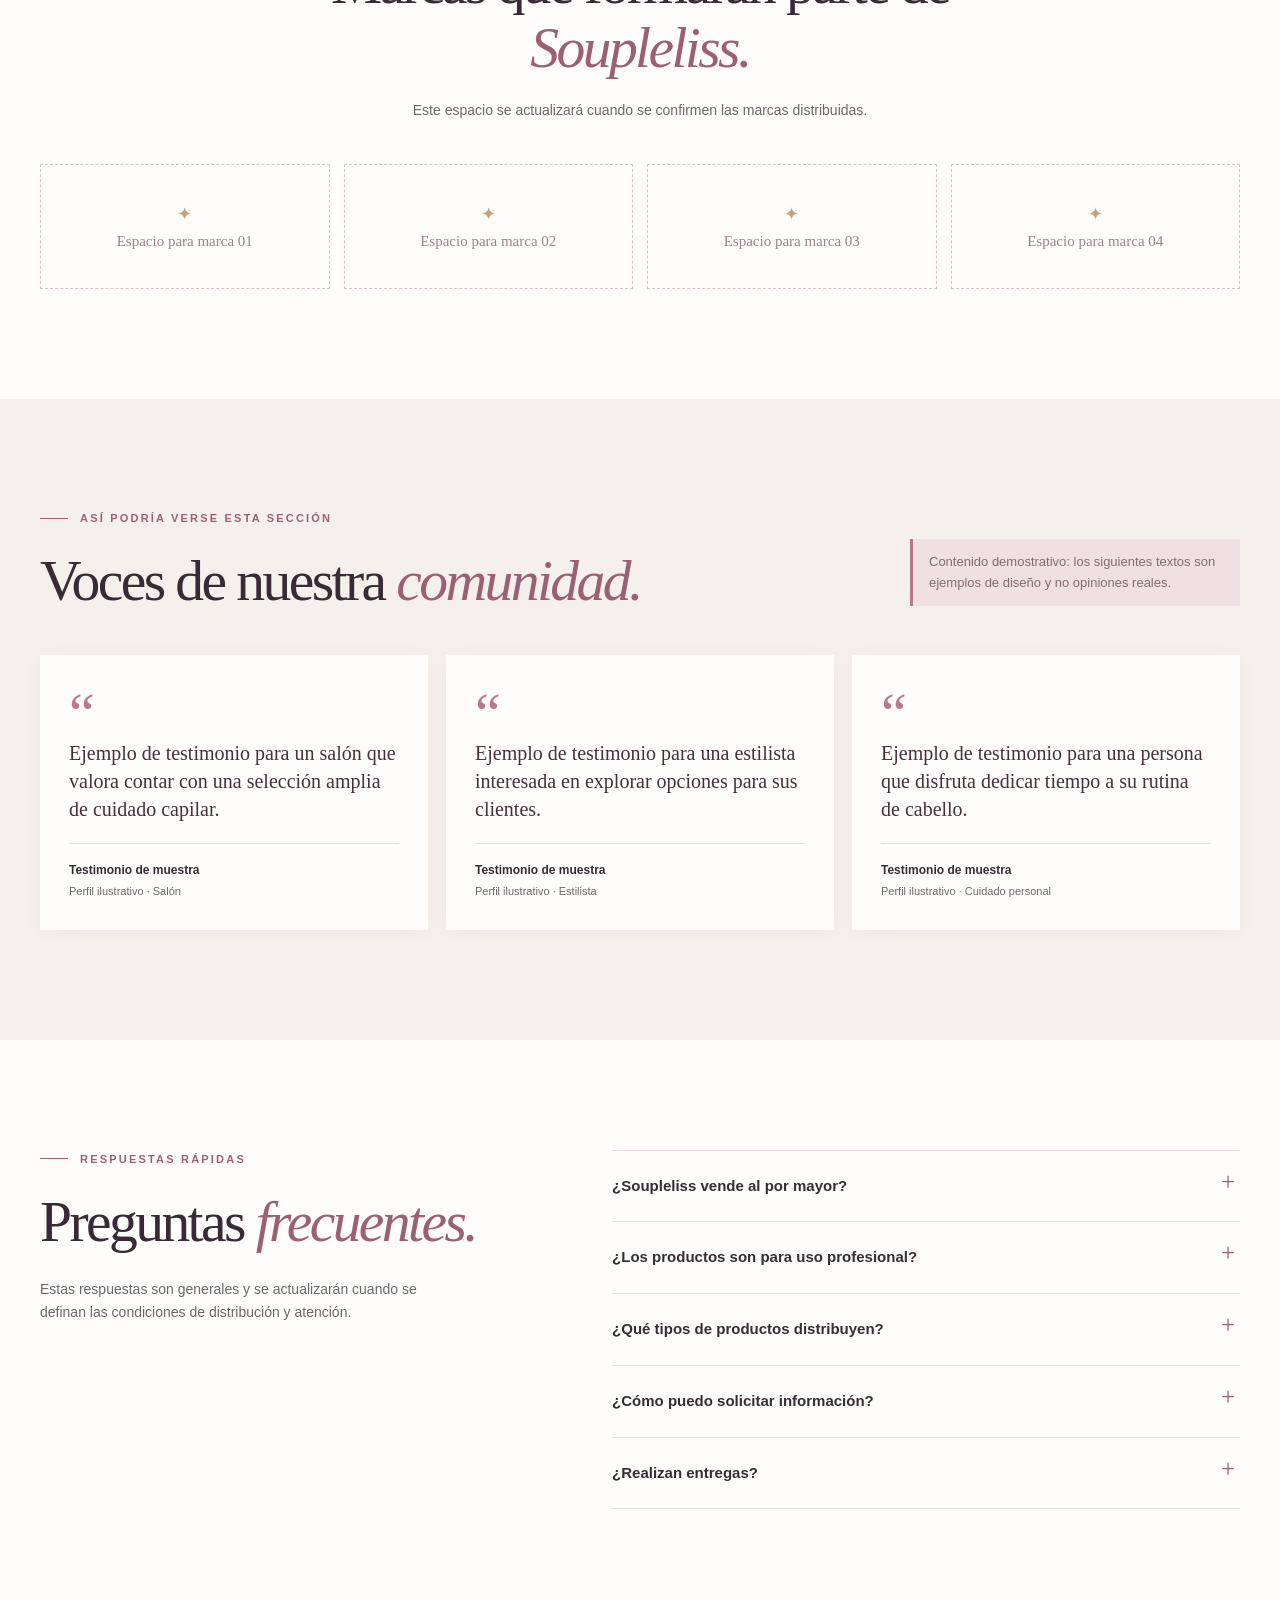
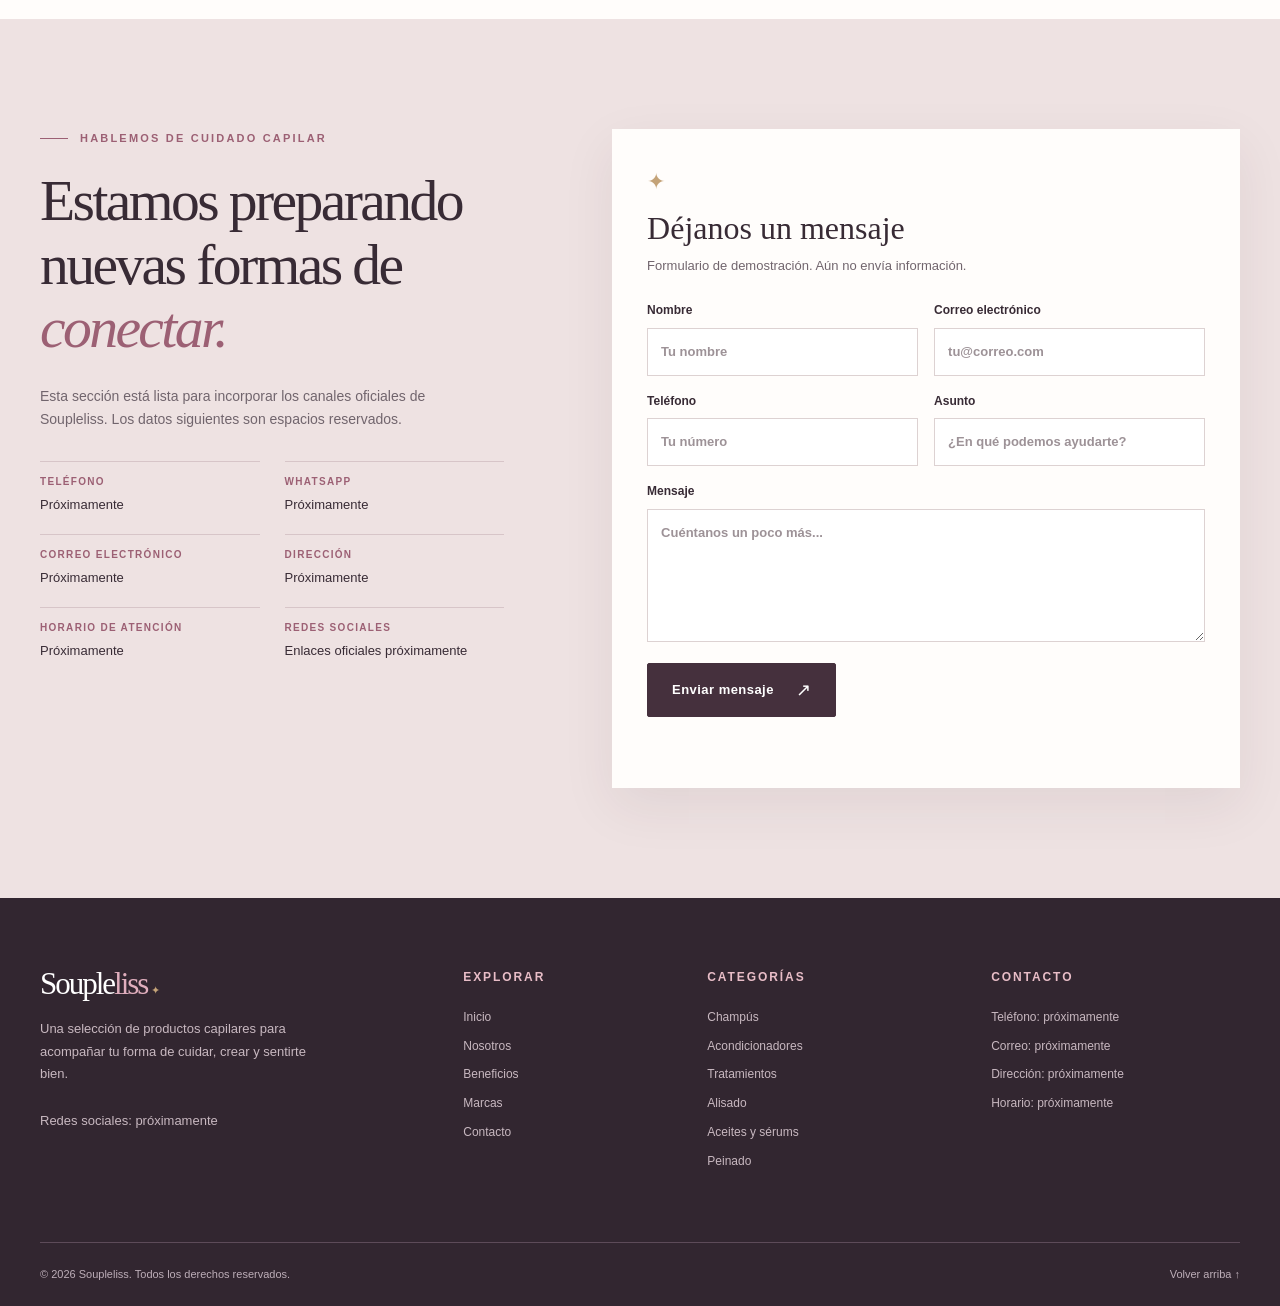
==== commit ae650556: "Add category pages and catalog placeholder" ====
--- a/frontend/index.html
+++ b/frontend/index.html
@@ -6,8 +6,8 @@
   <meta name="description" content="Soupleliss: una selección de productos para el cuidado del cabello, salones, estilistas y amantes de la belleza capilar.">
   <meta name="theme-color" content="#fbf8f4">
   <title>Soupleliss | Cuidado profesional para cada cabello</title>
-  <link rel="stylesheet" href="styles.css">
-  <script src="script.js" defer></script>
+  <link rel="stylesheet" href="assets/styles.css">
+  <script src="assets/script.js" defer></script>
 </head>
 <body>
   <a class="skip-link" href="#contenido">Ir al contenido</a>
@@ -61,12 +61,12 @@
     <section class="categories section-pad" id="categorias" aria-labelledby="categories-title">
       <div class="container"><div class="section-heading reveal"><div><p class="eyebrow"><span class="eyebrow-line"></span> Explora nuestra selección</p><h2 id="categories-title">Un cuidado para <em>cada necesidad.</em></h2></div><p>Conoce las categorías que darán forma al catálogo de Soupleliss.</p></div>
         <div class="category-grid">
-          <article class="category-card reveal"><div class="category-art art-shampoo" role="img" aria-label="Ilustración de envase de champú"><span class="art-bottle tall"></span><span class="art-swish"></span></div><div class="category-body"><span class="card-index">01</span><h3>Champús</h3><p>Limpieza para comenzar cada rutina de cuidado.</p><a href="#producto-champu" class="text-link">Ver categoría <span aria-hidden="true">↗</span></a></div></article>
-          <article class="category-card reveal"><div class="category-art art-conditioner" role="img" aria-label="Ilustración de envase de acondicionador"><span class="art-bottle tall"></span><span class="art-swish"></span></div><div class="category-body"><span class="card-index">02</span><h3>Acondicionadores</h3><p>Opciones para suavizar y complementar el lavado.</p><a href="#producto-acondicionador" class="text-link">Ver categoría <span aria-hidden="true">↗</span></a></div></article>
-          <article class="category-card reveal"><div class="category-art art-mask" role="img" aria-label="Ilustración de tarro de mascarilla capilar"><span class="art-jar"></span><span class="art-swish"></span></div><div class="category-body"><span class="card-index">03</span><h3>Mascarillas y tratamientos</h3><p>Rituales de cuidado para distintos tipos de cabello.</p><a href="#producto-mascarilla" class="text-link">Ver categoría <span aria-hidden="true">↗</span></a></div></article>
-          <article class="category-card reveal"><div class="category-art art-smooth" role="img" aria-label="Ilustración de envase para alisado"><span class="art-bottle slim"></span><span class="art-swish"></span></div><div class="category-body"><span class="card-index">04</span><h3>Productos para alisado</h3><p>Productos para rutinas de acabado y alisado.</p><a href="#producto-alisado" class="text-link">Ver categoría <span aria-hidden="true">↗</span></a></div></article>
-          <article class="category-card reveal"><div class="category-art art-serum" role="img" aria-label="Ilustración de frasco de sérum"><span class="art-dropper"></span><span class="art-swish"></span></div><div class="category-body"><span class="card-index">05</span><h3>Aceites y sérums</h3><p>Detalles finales para una rutina de cuidado completa.</p><a href="#producto-serum" class="text-link">Ver categoría <span aria-hidden="true">↗</span></a></div></article>
-          <article class="category-card reveal"><div class="category-art art-style" role="img" aria-label="Ilustración de envase para peinado"><span class="art-bottle short"></span><span class="art-swish"></span></div><div class="category-body"><span class="card-index">06</span><h3>Definición y peinado</h3><p>Opciones para dar forma a tu estilo cotidiano.</p><a href="#producto-peinado" class="text-link">Ver categoría <span aria-hidden="true">↗</span></a></div></article>
+          <article class="category-card reveal"><div class="category-art art-shampoo" role="img" aria-label="Ilustración de envase de champú"><span class="art-bottle tall"></span><span class="art-swish"></span></div><div class="category-body"><span class="card-index">01</span><h3>Champús</h3><p>Limpieza para comenzar cada rutina de cuidado.</p><a href="categoria-champus.html" class="text-link">Ver categoría <span aria-hidden="true">↗</span></a></div></article>
+          <article class="category-card reveal"><div class="category-art art-conditioner" role="img" aria-label="Ilustración de envase de acondicionador"><span class="art-bottle tall"></span><span class="art-swish"></span></div><div class="category-body"><span class="card-index">02</span><h3>Acondicionadores</h3><p>Opciones para suavizar y complementar el lavado.</p><a href="categoria-acondicionadores.html" class="text-link">Ver categoría <span aria-hidden="true">↗</span></a></div></article>
+          <article class="category-card reveal"><div class="category-art art-mask" role="img" aria-label="Ilustración de tarro de mascarilla capilar"><span class="art-jar"></span><span class="art-swish"></span></div><div class="category-body"><span class="card-index">03</span><h3>Mascarillas y tratamientos</h3><p>Rituales de cuidado para distintos tipos de cabello.</p><a href="categoria-tratamientos.html" class="text-link">Ver categoría <span aria-hidden="true">↗</span></a></div></article>
+          <article class="category-card reveal"><div class="category-art art-smooth" role="img" aria-label="Ilustración de envase para alisado"><span class="art-bottle slim"></span><span class="art-swish"></span></div><div class="category-body"><span class="card-index">04</span><h3>Productos para alisado</h3><p>Productos para rutinas de acabado y alisado.</p><a href="categoria-alisado.html" class="text-link">Ver categoría <span aria-hidden="true">↗</span></a></div></article>
+          <article class="category-card reveal"><div class="category-art art-serum" role="img" aria-label="Ilustración de frasco de sérum"><span class="art-dropper"></span><span class="art-swish"></span></div><div class="category-body"><span class="card-index">05</span><h3>Aceites y sérums</h3><p>Detalles finales para una rutina de cuidado completa.</p><a href="categoria-serums.html" class="text-link">Ver categoría <span aria-hidden="true">↗</span></a></div></article>
+          <article class="category-card reveal"><div class="category-art art-style" role="img" aria-label="Ilustración de envase para peinado"><span class="art-bottle short"></span><span class="art-swish"></span></div><div class="category-body"><span class="card-index">06</span><h3>Definición y peinado</h3><p>Opciones para dar forma a tu estilo cotidiano.</p><a href="categoria-peinado.html" class="text-link">Ver categoría <span aria-hidden="true">↗</span></a></div></article>
         </div>
       </div>
     </section>
@@ -81,6 +81,8 @@
         <article class="product-card reveal" id="producto-serum"><div class="product-image tone-peach" role="img" aria-label="Ilustración de sérum de ejemplo en frasco pequeño"><span class="product-bottle bottle-dropper"></span></div><div class="product-info"><span class="product-type">Sérum · 50 ml</span><h3>Sérum Brillo Esencial</h3><p>Un toque final para la rutina de cuidado capilar.</p><a href="#contacto" class="text-link">Más información <span aria-hidden="true">↗</span></a></div></article>
         <article class="product-card reveal" id="producto-peinado"><div class="product-image tone-mauve" role="img" aria-label="Ilustración de crema para peinado de ejemplo"><span class="product-bottle bottle-short"></span></div><div class="product-info"><span class="product-type">Peinado · 250 ml</span><h3>Crema Definición Suave</h3><p>Ejemplo de producto para acompañar el peinado.</p><a href="#contacto" class="text-link">Más información <span aria-hidden="true">↗</span></a></div></article>
       </div>
+      <!-- Sustituir por un enlace al PDF oficial cuando esté disponible: <a href="catalogo-oficial.pdf" target="_blank" rel="noopener noreferrer" class="button">Ver catálogo completo</a> -->
+      <div class="catalog-cta"><span class="catalog-cta-kicker">El catálogo completo</span><h3>Todo el cuidado, en un solo lugar.</h3><p>El PDF oficial estará disponible próximamente.</p><button class="button" type="button" disabled>Ver catálogo completo · próximamente</button></div>
     </div></section>
 
     <!-- Beneficios -->
--- a/frontend/assets/styles.css
+++ b/frontend/assets/styles.css
@@ -0,0 +1,158 @@
+/* Soupleliss — estilos generales */
+:root{--ink:#382b35;--muted:#71656d;--rose:#b8798b;--rose-dark:#9c6074;--lilac:#dcd0de;--cream:#fbf8f4;--paper:#fffdfb;--sand:#eee5dc;--line:#e9dedc;--gold:#c4a378;--deep:#45303d;--shadow:0 18px 50px rgba(67,44,54,.08);--radius:22px}
+*,*::before,*::after{box-sizing:border-box}
+html{scroll-behavior:smooth;scroll-padding-top:92px}
+body{margin:0;background:var(--cream);color:var(--ink);font:16px/1.65 Arial,Helvetica,sans-serif;-webkit-font-smoothing:antialiased}
+body.menu-open{overflow:hidden}
+a{color:inherit;text-decoration:none}
+button,input,textarea{font:inherit}
+button{cursor:pointer}
+img,svg{max-width:100%;display:block}
+::selection{background:#ead0d9;color:var(--deep)}
+:focus-visible{outline:3px solid var(--rose-dark);outline-offset:4px}
+.container{width:min(100% - 48px,1200px);margin-inline:auto}
+.section-pad{padding:110px 0}
+.skip-link{position:fixed;top:-60px;left:12px;z-index:1000;background:var(--deep);color:white;padding:10px 16px;border-radius:8px}
+.skip-link:focus{top:12px}
+.eyebrow{display:flex;align-items:center;gap:12px;margin:0 0 22px;color:var(--rose-dark);font-size:11px;font-weight:700;letter-spacing:.2em;text-transform:uppercase}
+.eyebrow-line{width:28px;height:1px;background:currentColor}
+h1,h2,h3,p{margin-top:0}
+h1,h2{font-family:Georgia,'Times New Roman',serif;font-weight:400;line-height:1.1;letter-spacing:-.045em}
+h1{font-size:clamp(3.25rem,6vw,6.4rem);max-width:750px;margin-bottom:25px}
+h2{font-size:clamp(2.5rem,4.5vw,4.65rem);margin-bottom:25px}
+h1 em,h2 em{font-weight:400;color:var(--rose-dark)}
+.dot{color:var(--gold)}
+.button{display:inline-flex;align-items:center;justify-content:center;gap:22px;min-height:54px;padding:14px 24px;border:1px solid var(--deep);border-radius:2px;background:var(--deep);color:white;font-size:13px;font-weight:700;letter-spacing:.035em;transition:background .25s,border-color .25s,transform .25s,box-shadow .25s}
+.button:hover{background:var(--rose-dark);border-color:var(--rose-dark);transform:translateY(-2px);box-shadow:0 12px 25px rgba(67,44,54,.16)}
+.button span,.text-link span{font-size:18px;font-weight:400;line-height:1;transition:transform .25s}
+.button:hover span,.text-link:hover span{transform:translate(3px,-3px)}
+.button-small{min-height:40px;padding:9px 16px;font-size:12px;gap:13px}
+.button-outline{background:transparent;color:var(--deep);border-color:#cdbbc1}
+.button-outline:hover{color:white}
+.button-row{display:flex;flex-wrap:wrap;gap:12px}
+.text-link{display:inline-flex;align-items:center;gap:16px;border-bottom:1px solid var(--rose);padding-bottom:5px;color:var(--deep);font-size:13px;font-weight:700;transition:color .25s,border-color .25s}
+.text-link:hover{color:var(--rose-dark);border-color:var(--rose-dark)}
+
+/* Encabezado */
+.site-header{position:sticky;top:0;z-index:100;background:rgba(251,248,244,.96);border-bottom:1px solid rgba(210,192,195,.55);transition:box-shadow .3s,background .3s}
+.site-header.is-scrolled{background:rgba(255,253,251,.98);box-shadow:0 10px 30px rgba(40,27,36,.08)}
+.header-inner{min-height:78px;display:flex;align-items:center;justify-content:space-between;gap:28px}
+.logo{display:inline-flex;align-items:baseline;font-family:Georgia,'Times New Roman',serif;font-size:28px;letter-spacing:-.065em;white-space:nowrap;line-height:1;color:var(--deep)}
+.logo span{color:var(--rose-dark)}
+.logo i{margin-left:4px;color:var(--gold);font-size:11px;font-style:normal;vertical-align:top}
+.main-nav{display:flex;align-items:center;gap:27px;margin-left:auto}
+.main-nav a{font-size:12px;font-weight:700;transition:color .2s}
+.main-nav a:hover{color:var(--rose-dark)}
+.menu-toggle{display:none;width:42px;height:42px;padding:10px;border:1px solid var(--line);background:transparent;align-items:center;justify-content:center;flex-direction:column;gap:5px}
+.menu-toggle span{display:block;width:21px;height:2px;background:var(--deep);transition:transform .25s,opacity .25s}
+
+/* Hero */
+.hero{padding-top:80px;padding-bottom:32px;overflow:hidden;background:radial-gradient(circle at 90% 18%,#f3e8e9 0,transparent 29%),var(--cream)}
+.hero-grid{display:grid;grid-template-columns:1.02fr .98fr;align-items:center;gap:48px}
+.hero-copy{padding:18px 0 24px}
+.hero .lead{max-width:570px;font-size:19px;line-height:1.55;color:#584b53;margin-bottom:14px}
+.hero-note{max-width:510px;color:var(--muted);font-size:14px;margin-bottom:32px}
+.hero-foot{display:flex;align-items:center;gap:14px;margin-top:55px;font-size:10px;letter-spacing:.17em;text-transform:uppercase;color:var(--muted)}
+.sparkle{font-size:19px;color:var(--gold)}
+.hero-visual{position:relative;min-height:630px;background:#e8d8db;border-radius:48% 48% 8px 8px/39% 39% 8px 8px;isolation:isolate;overflow:hidden}
+.hero-disc{position:absolute;width:430px;height:430px;left:50%;top:23%;transform:translateX(-50%);border-radius:50%;background:radial-gradient(circle at 35% 30%,#f9f0ec,#dfc1c8 70%);box-shadow:inset -24px -15px 60px rgba(142,89,112,.12)}
+.hero-orbit{position:absolute;border:1px solid rgba(255,255,255,.7);border-radius:50%;transform:rotate(-18deg)}
+.orbit-one{width:670px;height:420px;left:-75px;top:85px}.orbit-two{width:550px;height:330px;left:0;top:130px}
+.hero-visual:after{content:"";position:absolute;left:0;right:0;bottom:0;height:126px;background:linear-gradient(0deg,#caaeb5 10%,rgba(202,174,181,0));z-index:2}
+.hero-bottle{position:absolute;bottom:87px;z-index:2;width:166px;height:330px;border-radius:23px 23px 35px 35px;background:linear-gradient(100deg,#e4bdc6,#f7e3de 43%,#dcacba);box-shadow:18px 26px 28px rgba(68,40,53,.17),inset -15px 0 20px rgba(111,64,78,.1);transform:rotate(-8deg)}
+.bottle-back{left:24%;bottom:93px;width:141px;height:290px;background:linear-gradient(95deg,#baa7bd,#f2e5ed 45%,#aa8fac);transform:rotate(-12deg)}
+.bottle-front{left:51%;transform:translateX(-10%) rotate(7deg)}
+.bottle-cap{position:absolute;left:21%;top:-31px;width:58%;height:43px;border-radius:7px 7px 2px 2px;background:linear-gradient(90deg,#c5a6ae,#f6e6de,#b9959d);box-shadow:inset 0 6px 8px rgba(255,255,255,.35)}
+.bottle-label{position:absolute;left:12%;right:12%;top:82px;bottom:55px;border:1px solid rgba(97,59,77,.18);display:flex;align-items:center;justify-content:center;flex-direction:column;text-align:center;color:#5e4351;background:rgba(255,250,248,.28)}
+.bottle-label small{font-size:7px;letter-spacing:.18em;font-weight:700}.bottle-label strong{font-family:Georgia,serif;font-size:25px;font-weight:400;line-height:1.05;margin:16px 0}
+.bottle-back .bottle-label{top:70px;bottom:45px}.bottle-back .bottle-label strong{font-size:21px}
+.hero-leaf{position:absolute;z-index:1;width:115px;height:260px;border-radius:100% 0 100% 0;background:#ac8a8c;opacity:.45;transform:rotate(-23deg)}
+.leaf-one{left:10%;bottom:88px}.leaf-two{right:9%;bottom:125px;transform:rotate(40deg);background:#7d7770}
+.visual-caption{position:absolute;left:30px;right:30px;bottom:20px;z-index:3;display:flex;justify-content:space-between;gap:20px;color:#fff;font-size:9px;font-weight:700;letter-spacing:.18em}
+.hero-bottom{display:flex;align-items:center;justify-content:center;gap:35px;margin-top:68px;padding:20px 0;border-top:1px solid var(--line);color:#9a8990;font-size:10px;font-weight:700;letter-spacing:.2em;white-space:nowrap}
+.hero-bottom span:nth-child(even){color:var(--gold);font-size:14px}
+
+/* Sobre nosotros */
+.about{background:#fffdfb}
+.about-grid{display:grid;grid-template-columns:1fr 1fr;gap:9%;align-items:center}
+.about-art{height:560px;position:relative;overflow:hidden;background:#e5d5d8;border-radius:2px 100px 2px 2px}
+.about-art:before{content:"";position:absolute;width:380px;height:380px;left:-100px;top:-150px;background:#f2e7df;border-radius:50%}
+.hair-wave{position:absolute;width:350px;height:560px;border:54px solid #76545b;border-radius:46% 54% 35% 65%;transform:rotate(32deg);opacity:.8}
+.wave-a{left:120px;top:-85px}.wave-b{left:205px;top:-120px;border-color:#986a72;opacity:.7}.wave-c{left:45px;top:-130px;border-color:#583c46;opacity:.55}
+.about-art-card{position:absolute;left:35px;bottom:56px;z-index:2;width:245px;height:175px;padding:24px;background:#fffaf5;box-shadow:var(--shadow);display:flex;flex-direction:column;justify-content:space-between;font:18px/1.2 Georgia,serif}
+.mini-bottle{display:block;width:29px;height:46px;background:#c58e9d;border-radius:5px 5px 8px 8px;position:relative}.mini-bottle:before{content:"";position:absolute;width:16px;height:9px;left:6px;top:-7px;background:#e3d3cf;border-radius:2px}
+.about-art-label{position:absolute;right:16px;bottom:25px;color:#fff;font-size:9px;letter-spacing:.18em;writing-mode:vertical-rl;transform:rotate(180deg)}
+.about-copy{max-width:560px}.about-copy p:not(.eyebrow){color:var(--muted);font-size:15px;line-height:1.85;margin-bottom:18px}.about-copy .text-link{margin-top:15px}
+
+/* Títulos de sección */
+.section-heading{display:flex;justify-content:space-between;align-items:end;gap:40px;margin-bottom:42px}
+.section-heading h2{max-width:690px;margin-bottom:0}.section-heading>p{max-width:330px;margin:0 0 7px;color:var(--muted);font-size:14px}
+.section-heading.centered{text-align:center;display:block}.section-heading.centered .eyebrow{justify-content:center}.section-heading.centered h2{margin-inline:auto}.section-heading.centered>p{margin:20px auto 0;max-width:530px}
+
+/* Categorías */
+.categories{background:#f6f0ed}
+.category-grid{display:grid;grid-template-columns:repeat(3,1fr);gap:18px}
+.category-card{background:#fffdfb;border:1px solid #eee4e1;transition:transform .3s,box-shadow .3s}
+.category-card:hover{transform:translateY(-6px);box-shadow:var(--shadow)}
+.category-art{height:220px;position:relative;overflow:hidden;display:flex;align-items:center;justify-content:center}
+.category-art:before{content:"";position:absolute;width:190px;height:190px;border-radius:50%;background:rgba(255,255,255,.3)}
+.category-art:after{content:"SOUPLELISS";position:absolute;left:50%;top:53%;transform:translate(-50%,-50%);font-size:7px;letter-spacing:.12em;color:#6f5360;z-index:3}
+.art-shampoo{background:#ead9dc}.art-conditioner{background:#e4dce9}.art-mask{background:#eee3d7}.art-smooth{background:#dfddd2}.art-serum{background:#efdcd2}.art-style{background:#e6d4df}
+.art-bottle,.art-jar,.art-dropper{position:relative;z-index:2;display:block;background:linear-gradient(90deg,rgba(112,69,83,.17),rgba(255,255,255,.62) 42%,rgba(124,80,94,.15));box-shadow:13px 13px 20px rgba(69,45,53,.12);border:1px solid rgba(102,68,81,.15)}
+.art-bottle{height:135px;width:64px;border-radius:9px 9px 15px 15px}.art-bottle:before,.art-dropper:before{content:"";position:absolute;left:23%;top:-18px;width:54%;height:22px;background:#d5b6bd;border-radius:3px 3px 0 0}.art-bottle.slim{width:49px;height:145px}.art-bottle.short{height:118px;width:76px}.art-jar{width:106px;height:75px;border-radius:9px 9px 18px 18px;margin-top:30px}.art-jar:before{content:"";position:absolute;left:-4px;right:-4px;top:-20px;height:24px;background:#d7c4b4;border-radius:5px}.art-dropper{width:58px;height:104px;border-radius:8px 8px 14px 14px;margin-top:27px}.art-dropper:before{top:-36px;left:18px;width:20px;height:37px;border-radius:7px 7px 2px 2px;background:#5d484d}
+.art-swish{position:absolute;width:170px;height:58px;left:calc(50% - 85px);bottom:20px;border:1px solid rgba(255,255,255,.65);border-radius:50%;transform:rotate(-10deg)}
+.category-body{padding:23px 25px 27px;position:relative}.card-index{position:absolute;right:23px;top:22px;color:#bdacac;font-size:11px;letter-spacing:.08em}.category-body h3{font:25px/1.2 Georgia,serif;margin-bottom:10px;padding-right:20px}.category-body p{min-height:48px;margin-bottom:17px;color:var(--muted);font-size:13px;line-height:1.55}
+
+/* Productos */
+.products{background:#fffdfb}.product-grid{display:grid;grid-template-columns:repeat(3,1fr);gap:28px 18px}.product-card{scroll-margin-top:110px;border:1px solid var(--line);background:#fff;transition:transform .3s,box-shadow .3s}.product-card:hover{transform:translateY(-5px);box-shadow:var(--shadow)}
+.product-image{height:310px;display:flex;align-items:center;justify-content:center;position:relative;overflow:hidden}.product-image:before{content:"";position:absolute;width:240px;height:240px;border:1px solid rgba(255,255,255,.6);border-radius:50%}.product-image:after{content:"IMAGEN DE MUESTRA";position:absolute;bottom:16px;right:16px;font-size:9px;letter-spacing:.18em;color:#796974}
+.tone-rose{background:#f1e3e4}.tone-lilac{background:#e8e2ed}.tone-cream{background:#f3ebe0}.tone-sage{background:#e5e8dd}.tone-peach{background:#f2e3dc}.tone-mauve{background:#e9dce6}
+.product-bottle{position:relative;z-index:1;display:block;background:linear-gradient(95deg,#c799a5,#f7e5e2 40%,#d9b1bb);box-shadow:20px 20px 30px rgba(70,43,53,.16),inset -12px 0 16px rgba(84,49,61,.11);border-radius:12px 12px 22px 22px;transition:transform .3s}.product-card:hover .product-bottle{transform:translateY(-6px) rotate(2deg)}
+.product-bottle:after{content:"SOUPLELISS\A · · ·\A care collection";white-space:pre;position:absolute;top:31%;left:13%;right:13%;height:42%;border-top:1px solid rgba(85,54,69,.25);border-bottom:1px solid rgba(85,54,69,.25);display:flex;align-items:center;justify-content:center;text-align:center;font:11px/1.8 Georgia,serif;letter-spacing:.1em;color:#6d505c}
+.product-bottle:before{content:"";position:absolute;left:23%;top:-25px;width:54%;height:30px;background:linear-gradient(90deg,#a6828d,#e3c9c5,#ad8b91);border-radius:5px 5px 2px 2px}
+.bottle-tall{width:108px;height:205px}.tone-lilac .product-bottle{background:linear-gradient(95deg,#b8a5c2,#f2e9f5 40%,#c8b7d0)}.tone-cream .product-bottle{background:linear-gradient(95deg,#c8b7a7,#fff9ed 40%,#dbc6b2)}.tone-sage .product-bottle{background:linear-gradient(95deg,#a9b2a0,#f1f3e9 40%,#bbc7b4)}.tone-peach .product-bottle{background:linear-gradient(95deg,#c69d79,#f8d7ad 40%,#d5ab83)}.tone-mauve .product-bottle{background:linear-gradient(95deg,#ad8da8,#ead6e7 40%,#bc9db8)}
+.product-bottle.bottle-jar{width:148px;height:102px;border-radius:10px 10px 28px 28px;margin-top:30px}.bottle-jar:before{left:-5px;top:-27px;width:calc(100% + 10px);height:31px}.bottle-jar:after{top:22%;height:55%}.bottle-slim{width:93px;height:225px}.bottle-dropper{width:77px;height:140px;margin-top:35px}.bottle-dropper:before{left:30%;top:-44px;width:40%;height:48px;background:#574248;border-radius:10px 10px 2px 2px}.bottle-short{width:120px;height:168px}
+.product-info{padding:25px 25px 28px}.product-type{color:var(--rose-dark);font-size:10px;font-weight:700;letter-spacing:.17em;text-transform:uppercase}.product-info h3{font:24px/1.18 Georgia,serif;margin:12px 0}.product-info p{color:var(--muted);font-size:13px;min-height:42px;margin-bottom:19px}
+
+/* Beneficios */
+.benefits{background:#f5eeed}.benefits-intro{text-align:center;max-width:670px;margin:0 auto 48px}.benefits-intro .eyebrow{justify-content:center}.benefits-intro h2{margin-bottom:16px}.benefits-intro>p:last-child{color:var(--muted);font-size:14px}.benefit-grid{display:grid;grid-template-columns:repeat(3,1fr);gap:1px;background:#dfd2d0;border:1px solid #dfd2d0}.benefit{min-height:215px;padding:30px 33px;background:#f5eeed;transition:background .25s}.benefit:hover{background:#fffaf9}.benefit-icon{display:block;color:var(--rose-dark);font:33px/1 Georgia,serif;margin-bottom:25px}.benefit h3{font:22px/1.2 Georgia,serif;margin-bottom:10px}.benefit p{color:var(--muted);font-size:13px;line-height:1.65;margin:0}
+
+/* Profesionales */
+.professionals{background:var(--deep);color:#fff8f5;overflow:hidden}.pros-grid{display:grid;grid-template-columns:1.1fr .9fr;gap:7%;align-items:center}.pros-copy{position:relative;z-index:2}.eyebrow.light{color:#e6c4c7}.professionals h2{max-width:650px}.professionals h2 em{color:#e8bdc7}.pros-copy>p:not(.eyebrow){max-width:560px;color:#e6d6dc;font-size:15px;line-height:1.8;margin-bottom:30px}.button-light{background:#f5e9e8;color:var(--deep);border-color:#f5e9e8}.button-light:hover{background:#fff;color:var(--deep);border-color:#fff}.pros-art{height:450px;position:relative}.pros-circle{position:absolute;inset:25px 0 10px 10px;border-radius:50%;background:linear-gradient(140deg,#9f7288,#735162 60%,#5e4252)}.pros-lines{position:absolute;inset:-10px -20px;border:1px solid rgba(255,255,255,.2);border-radius:50%;transform:rotate(22deg)}.pros-lines:after{content:"";position:absolute;inset:25px;border:1px solid rgba(255,255,255,.2);border-radius:50%}.pros-card{position:absolute;width:285px;height:360px;left:50%;top:50%;transform:translate(-50%,-45%) rotate(-7deg);padding:35px 28px;display:flex;flex-direction:column;justify-content:space-between;background:#f0e3dd;color:var(--deep);box-shadow:20px 24px 38px rgba(23,14,23,.22)}.pros-card span,.pros-card small{font-size:10px;letter-spacing:.22em;font-weight:700}.pros-card strong{font:36px/1.15 Georgia,serif;font-weight:400}
+
+/* Marcas y testimonios */
+.brands{background:#fffdfb}.brand-grid{display:grid;grid-template-columns:repeat(4,1fr);gap:14px}.brand-placeholder{min-height:125px;border:1px dashed #d6c4c5;display:flex;justify-content:center;align-items:center;flex-direction:column;gap:8px;color:#9b838c;font:15px Georgia,serif;text-align:center}.brand-placeholder span{color:var(--gold);font-size:18px}
+.testimonials{background:#f6f0ed}.testimonials .demo-notice{color:#836a73;font-size:13px;background:#efe1e3;padding:12px 16px;border-left:3px solid var(--rose)}.testimonial-grid{display:grid;grid-template-columns:repeat(3,1fr);gap:18px}.quote-card{min-height:265px;padding:29px;background:#fffdfb;display:flex;flex-direction:column;box-shadow:0 3px 20px rgba(70,45,54,.035)}.quote-mark{font:58px/1 Georgia,serif;color:var(--rose);height:55px}.quote-card>p{font:20px/1.4 Georgia,serif;color:var(--deep);flex:1}.quote-card>div{padding-top:17px;border-top:1px solid var(--line);display:flex;flex-direction:column;gap:2px}.quote-card strong{font-size:12px}.quote-card div span{font-size:11px;color:var(--muted)}
+
+/* Preguntas frecuentes */
+.faq{background:#fffdfb}.faq-grid{display:grid;grid-template-columns:.85fr 1.15fr;gap:9%}.faq-intro>p:last-child{color:var(--muted);max-width:380px;font-size:14px}.faq-list{border-top:1px solid var(--line)}.faq-list details{border-bottom:1px solid var(--line)}.faq-list summary{list-style:none;cursor:pointer;padding:23px 38px 23px 0;position:relative;font-weight:700;font-size:15px}.faq-list summary::-webkit-details-marker{display:none}.faq-list summary:after{content:"+";position:absolute;right:5px;top:18px;font:25px/1 Georgia,serif;color:var(--rose-dark);transition:transform .25s}.faq-list details[open] summary:after{transform:rotate(45deg)}.faq-list details p{padding:0 35px 20px 0;margin:0;color:var(--muted);font-size:14px;line-height:1.75}
+
+/* Contacto */
+.contact{background:#eee2e2}.contact-grid{display:grid;grid-template-columns:.85fr 1.15fr;gap:9%;align-items:start}.contact-copy>p:not(.eyebrow){color:var(--muted);font-size:14px;max-width:430px}.contact-list{margin:30px 0 0;display:grid;grid-template-columns:1fr 1fr;gap:18px 25px}.contact-list div{border-top:1px solid #d7c5c8;padding-top:12px}.contact-list dt{font-size:10px;text-transform:uppercase;letter-spacing:.13em;color:var(--rose-dark);font-weight:700}.contact-list dd{margin:4px 0 0;font-size:13px}.contact-form-wrap{padding:35px;background:#fffdfb;box-shadow:var(--shadow)}.form-top span{color:var(--gold);font-size:22px}.form-top h3{font:32px/1.2 Georgia,serif;margin:8px 0}.form-top p{color:var(--muted);font-size:13px;margin-bottom:25px}.contact form{display:flex;flex-direction:column;gap:16px}.field-row{display:grid;grid-template-columns:1fr 1fr;gap:16px}.contact label{display:flex;flex-direction:column;gap:7px;font-size:12px;font-weight:700}.contact input,.contact textarea{width:100%;border:1px solid #ddd2d2;background:#fff;padding:12px 13px;border-radius:0;outline:none;font-size:13px;color:var(--ink);transition:border-color .2s,box-shadow .2s}.contact input:focus,.contact textarea:focus{border-color:var(--rose-dark);box-shadow:0 0 0 3px rgba(184,121,139,.15)}.contact textarea{resize:vertical;min-height:120px}.contact input::placeholder,.contact textarea::placeholder{color:#9d9297}.contact form .button{align-self:flex-start;margin-top:5px}.form-message{min-height:20px;margin:0;color:var(--rose-dark);font-size:13px;font-weight:700}
+
+/* Pie de página */
+.site-footer{background:#322630;color:#e9dde2;padding:70px 0 0}.footer-grid{display:grid;grid-template-columns:1.9fr 1fr 1.2fr 1.25fr;gap:45px;padding-bottom:62px}.site-footer .logo{color:#fff;font-size:31px;margin-bottom:19px}.site-footer .logo span{color:#e0aebd}.footer-brand>p{max-width:270px;color:#c8b8c0;font-size:13px;line-height:1.75}.footer-social{margin-top:24px}.footer-grid h3{font-size:12px;text-transform:uppercase;letter-spacing:.16em;color:#e8bdc7;margin-bottom:20px}.footer-grid>div:not(:first-child) a,.footer-grid>div:not(:first-child) p{display:block;margin:0 0 9px;color:#c8b8c0;font-size:12px;transition:color .2s}.footer-grid a:hover,.footer-bottom a:hover{color:#fff}.footer-bottom{display:flex;justify-content:space-between;gap:20px;border-top:1px solid #5d4b59;padding:22px 0;color:#bdaeb8;font-size:11px}.footer-bottom a{transition:color .2s}
+
+/* Aparición progresiva */
+.reveal{opacity:0;transform:translateY(22px);transition:opacity .65s ease,transform .65s ease}.reveal.is-visible{opacity:1;transform:translateY(0)}
+
+/* Adaptación a tabletas y teléfonos */
+@media(max-width:1100px){.main-nav{gap:15px}.header-inner{gap:18px}.hero-grid{gap:25px}.hero-visual{min-height:550px}.hero-bottle{bottom:70px}.bottle-back{bottom:75px}.section-pad{padding:90px 0}.hero{padding-top:70px;padding-bottom:25px}}
+@media(max-width:900px){.header-cta{display:none}.menu-toggle{display:flex}.main-nav{display:none;position:absolute;top:78px;left:0;right:0;z-index:99;background:var(--paper);padding:18px 24px 26px;box-shadow:0 18px 26px rgba(46,28,39,.12);flex-direction:column;align-items:stretch;gap:0}.main-nav.is-open{display:flex}.main-nav a{padding:11px 0;border-bottom:1px solid var(--line);font-size:14px}.menu-toggle[aria-expanded="true"] span:first-child{transform:translateY(7px) rotate(45deg)}.menu-toggle[aria-expanded="true"] span:nth-child(2){opacity:0}.menu-toggle[aria-expanded="true"] span:last-child{transform:translateY(-7px) rotate(-45deg)}.hero-grid{grid-template-columns:1fr 1fr}.hero-visual{min-height:495px}.hero-bottle{transform:scale(.78) rotate(7deg);transform-origin:bottom center}.bottle-back{left:10%;transform:scale(.78) rotate(-12deg)}.bottle-front{left:38%}.hero-bottom{gap:15px;font-size:8px}.category-grid,.product-grid,.benefit-grid,.testimonial-grid{grid-template-columns:repeat(2,1fr)}.brand-grid{grid-template-columns:repeat(2,1fr)}.footer-grid{grid-template-columns:repeat(2,1fr)}.about-grid,.contact-grid{gap:5%}.about-art{height:470px}}
+@media(max-width:700px){.container{width:min(100% - 34px,560px)}.section-pad{padding:72px 0}.header-inner{min-height:68px}.main-nav{top:68px}.logo{font-size:25px}.hero{padding-top:54px;padding-bottom:20px}.hero-grid,.about-grid,.pros-grid,.faq-grid,.contact-grid{grid-template-columns:1fr}.hero-copy{padding:0}.hero-visual{min-height:500px;margin-top:18px}.hero-bottle{transform:rotate(7deg)}.bottle-back{left:24%;transform:rotate(-12deg)}.bottle-front{left:51%}.hero-foot{margin-top:35px}.hero-bottom{margin-top:42px;flex-wrap:wrap;white-space:normal;text-align:center;row-gap:8px}.hero-bottom span:nth-child(n+4){display:none}.about-grid{gap:40px}.about-art{height:480px;order:2}.about-copy{order:1}.section-heading{display:block}.section-heading>p{margin-top:20px}.category-grid,.product-grid,.benefit-grid,.testimonial-grid{grid-template-columns:1fr 1fr}.pros-art{height:350px;margin-top:15px}.pros-card{height:285px;width:230px}.pros-card strong{font-size:30px}.faq-grid{gap:28px}.contact-grid{gap:35px}}
+@media(max-width:520px){.container{width:min(100% - 32px,430px)}h1{font-size:clamp(3rem,13vw,4.1rem)}h2{font-size:clamp(2.45rem,10vw,3.2rem)}.hero .lead{font-size:17px}.button{font-size:12px;min-height:50px;padding:12px 16px;gap:12px}.hero-visual{min-height:435px}.hero-disc{width:340px;height:340px}.hero-bottle{bottom:50px;transform:scale(.77) rotate(7deg)}.bottle-back{bottom:53px;left:13%;transform:scale(.76) rotate(-12deg)}.bottle-front{left:40%}.about-art{height:420px}.about-art-card{left:20px;bottom:40px;width:210px;height:145px;font-size:16px}.category-grid,.product-grid,.benefit-grid,.testimonial-grid,.brand-grid{grid-template-columns:1fr}.category-art{height:210px}.category-body p,.product-info p{min-height:0}.product-image{height:290px}.benefit{min-height:0}.brand-placeholder{min-height:100px}.field-row,.contact-list,.footer-grid{grid-template-columns:1fr}.contact-form-wrap{padding:24px}.footer-grid{gap:25px}.footer-bottom{flex-direction:column}.quote-card{min-height:230px}}
+@media(max-width:360px){.button-row{flex-direction:column;align-items:stretch}.hero-visual{min-height:385px}.hero-disc{width:290px;height:290px}.hero-bottle{bottom:40px;transform:scale(.65) rotate(7deg)}.bottle-back{bottom:42px;left:4%;transform:scale(.65) rotate(-12deg)}.bottle-front{left:38%}.visual-caption{font-size:7px;left:17px;right:17px}.hero-bottom{display:none}}
+@media(prefers-reduced-motion:reduce){html{scroll-behavior:auto}*,*::before,*::after{animation-duration:.01ms!important;transition-duration:.01ms!important}.reveal{opacity:1;transform:none}}
+
+/* Páginas de categoría y acceso al catálogo PDF */
+.catalog-cta{margin-top:44px;padding:34px 38px;background:#f5eeed;border-left:4px solid var(--rose);display:flex;align-items:center;gap:24px;flex-wrap:wrap}
+.catalog-cta-kicker{width:100%;color:var(--rose-dark);font-size:11px;font-weight:700;letter-spacing:.16em;text-transform:uppercase}
+.catalog-cta h3{font:28px/1.2 Georgia,serif;margin:0;flex:1 1 260px}
+.catalog-cta p{color:var(--muted);font-size:13px;margin:0;flex:1 1 180px}
+.catalog-cta .button:disabled{opacity:.6;cursor:not-allowed;box-shadow:none;transform:none}
+.category-hero{background:#f5eeed}
+.category-hero h1{max-width:800px;margin-bottom:20px}
+.category-hero p:not(.eyebrow){max-width:650px;color:var(--muted);margin-bottom:30px}
+.category-products{background:#fffdfb}
+.category-products .product-grid{max-width:390px}
+.category-page+.site-footer{padding-top:20px}
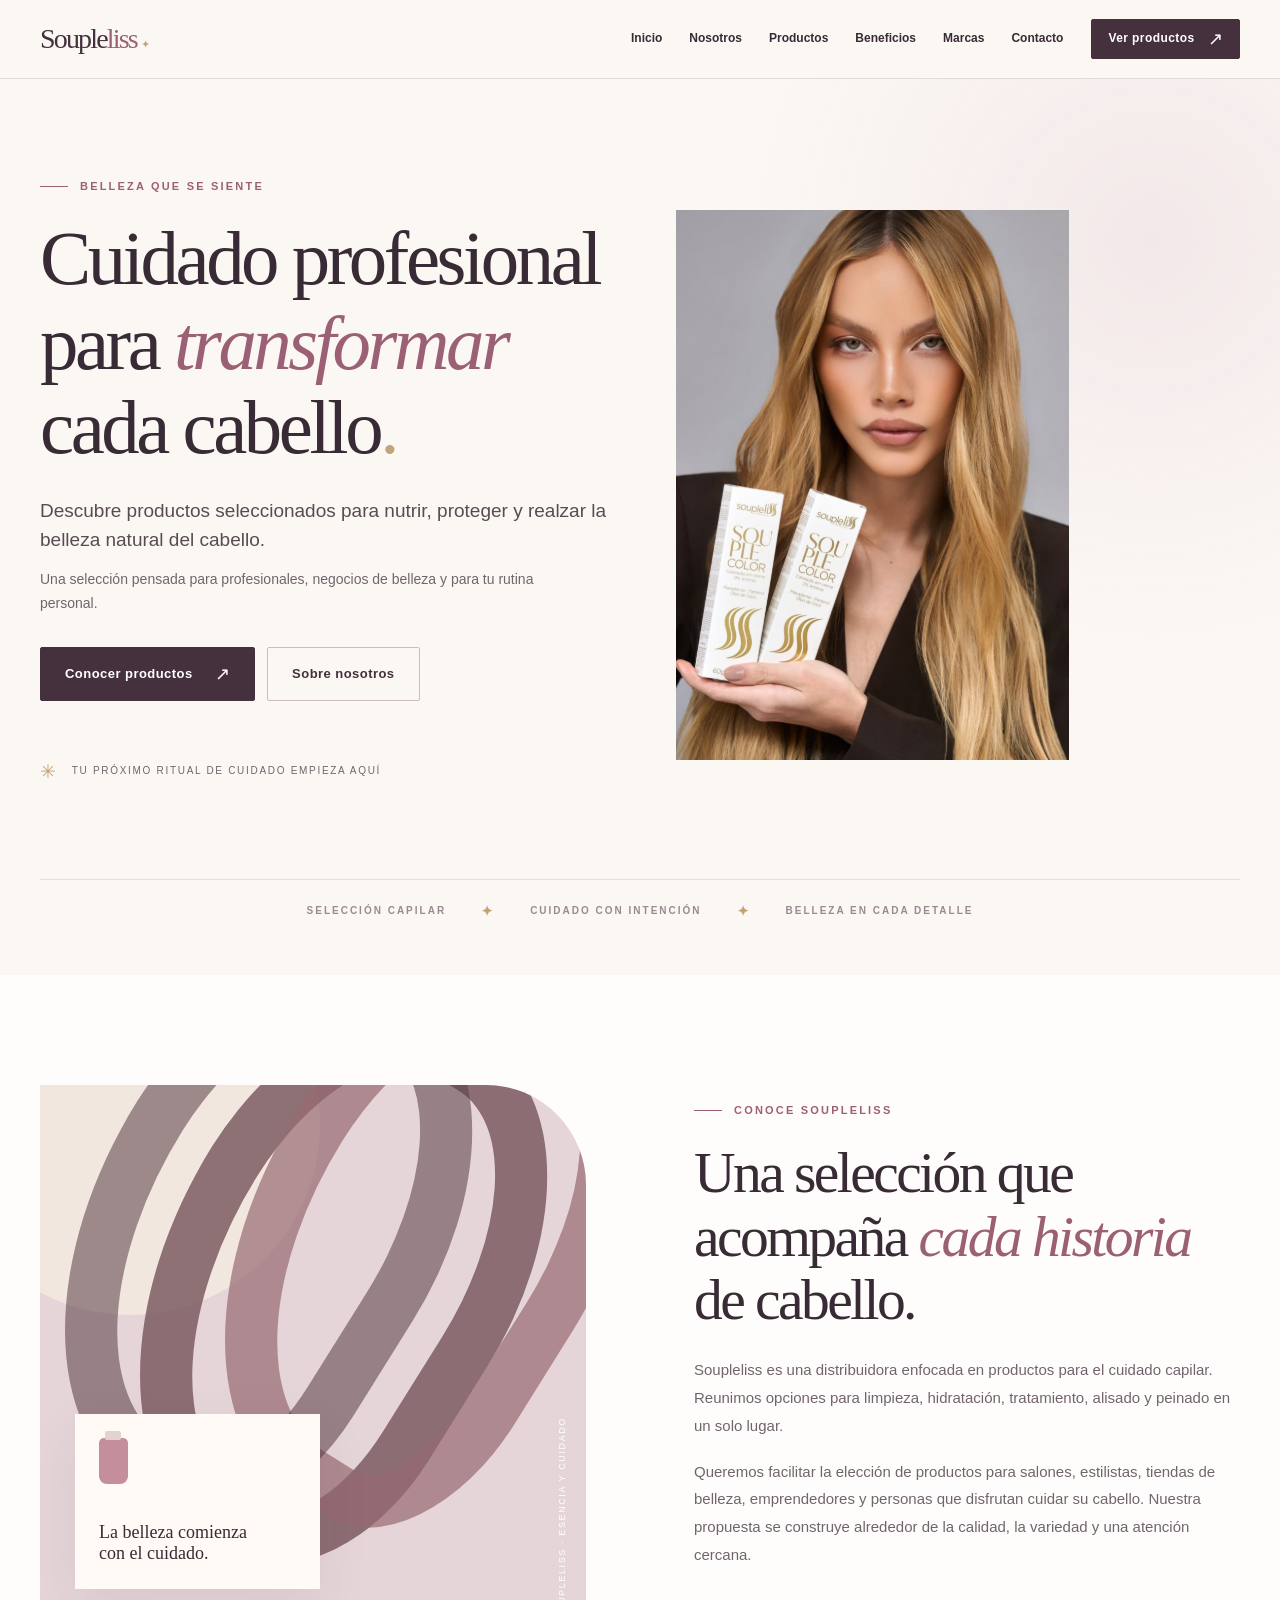
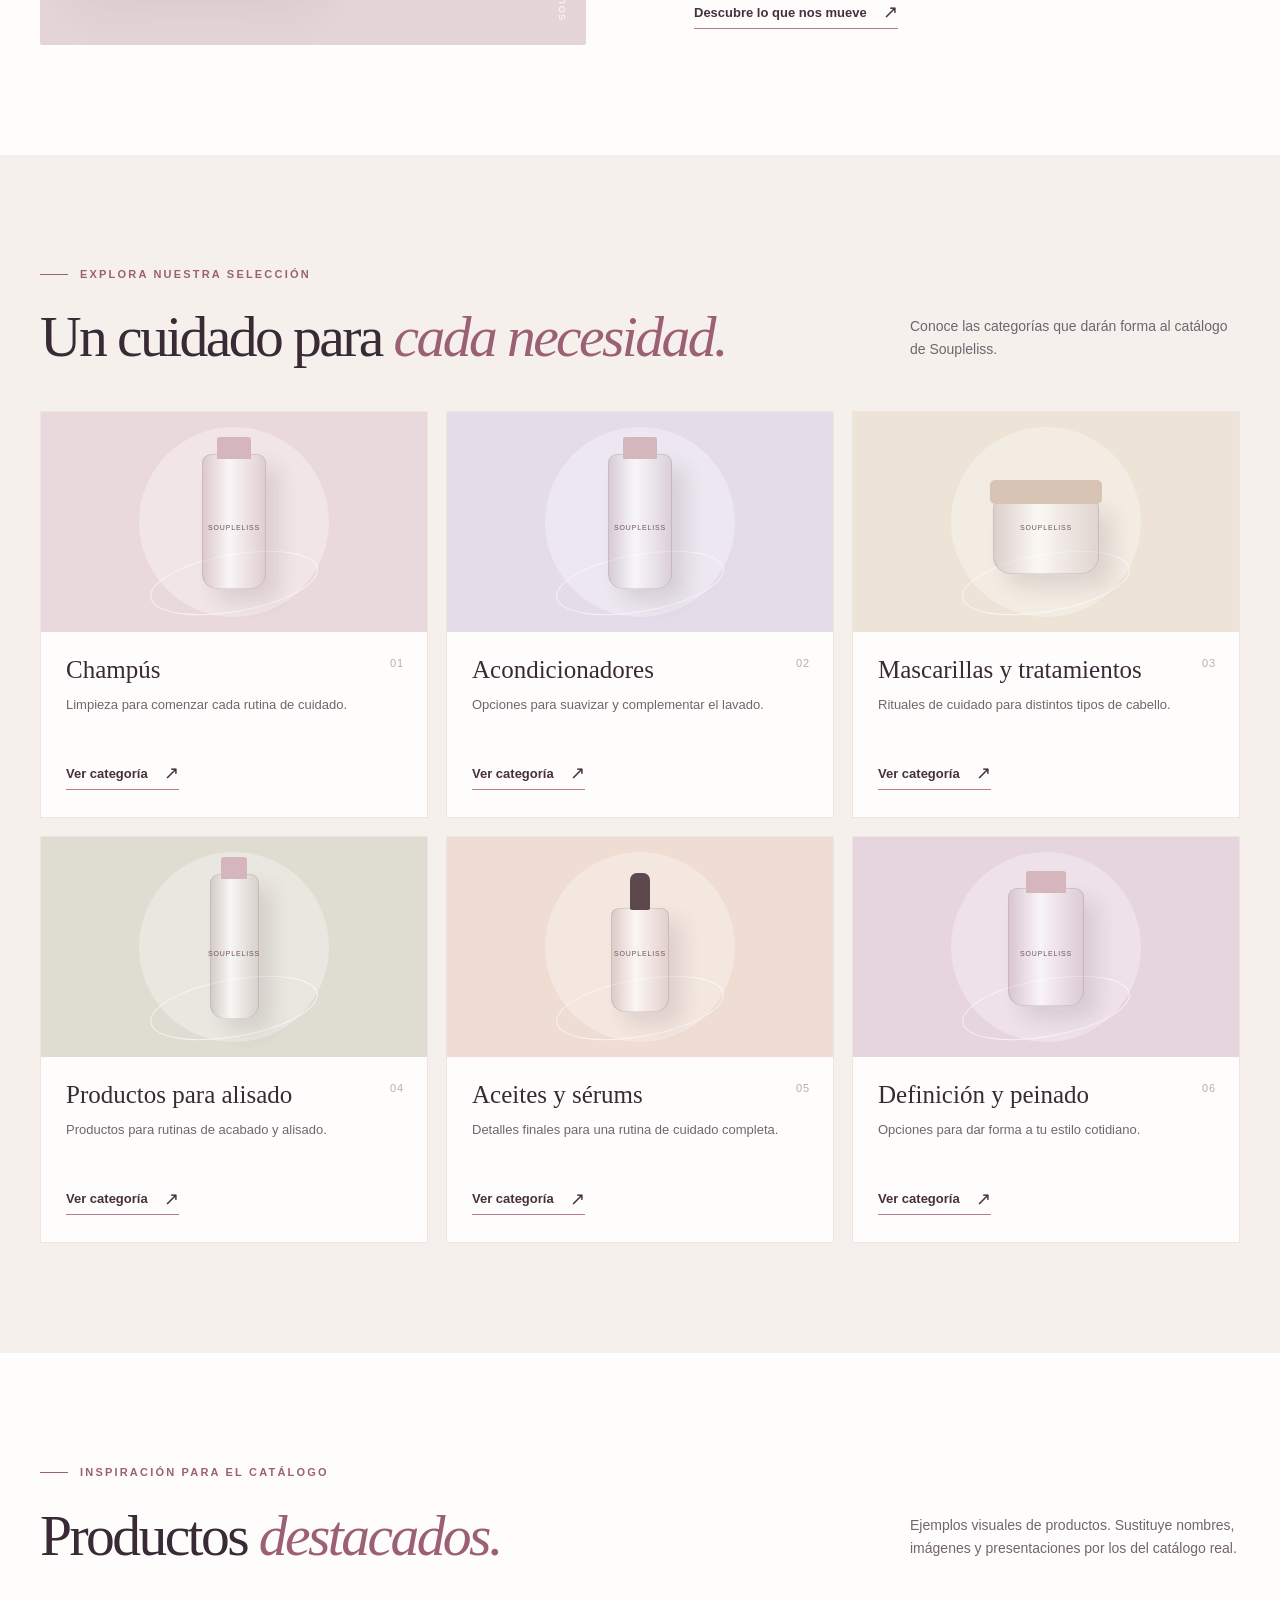
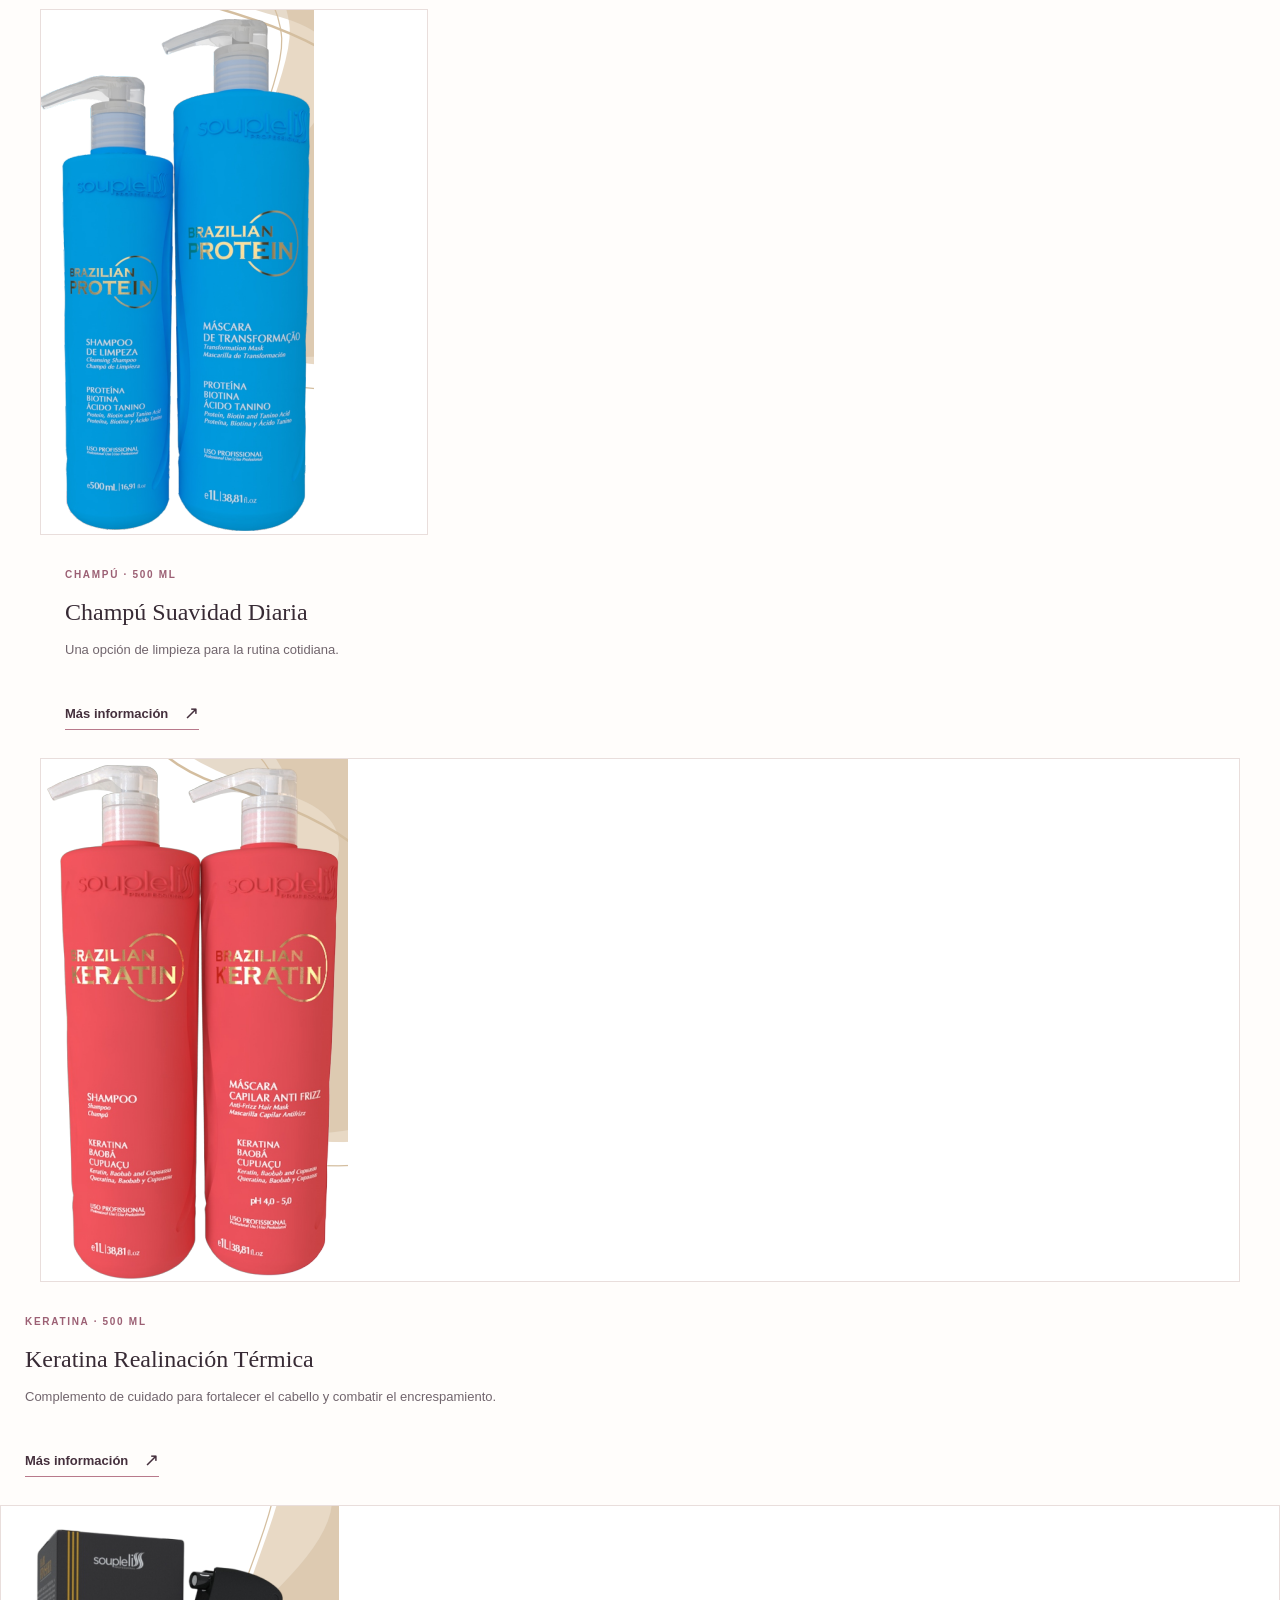
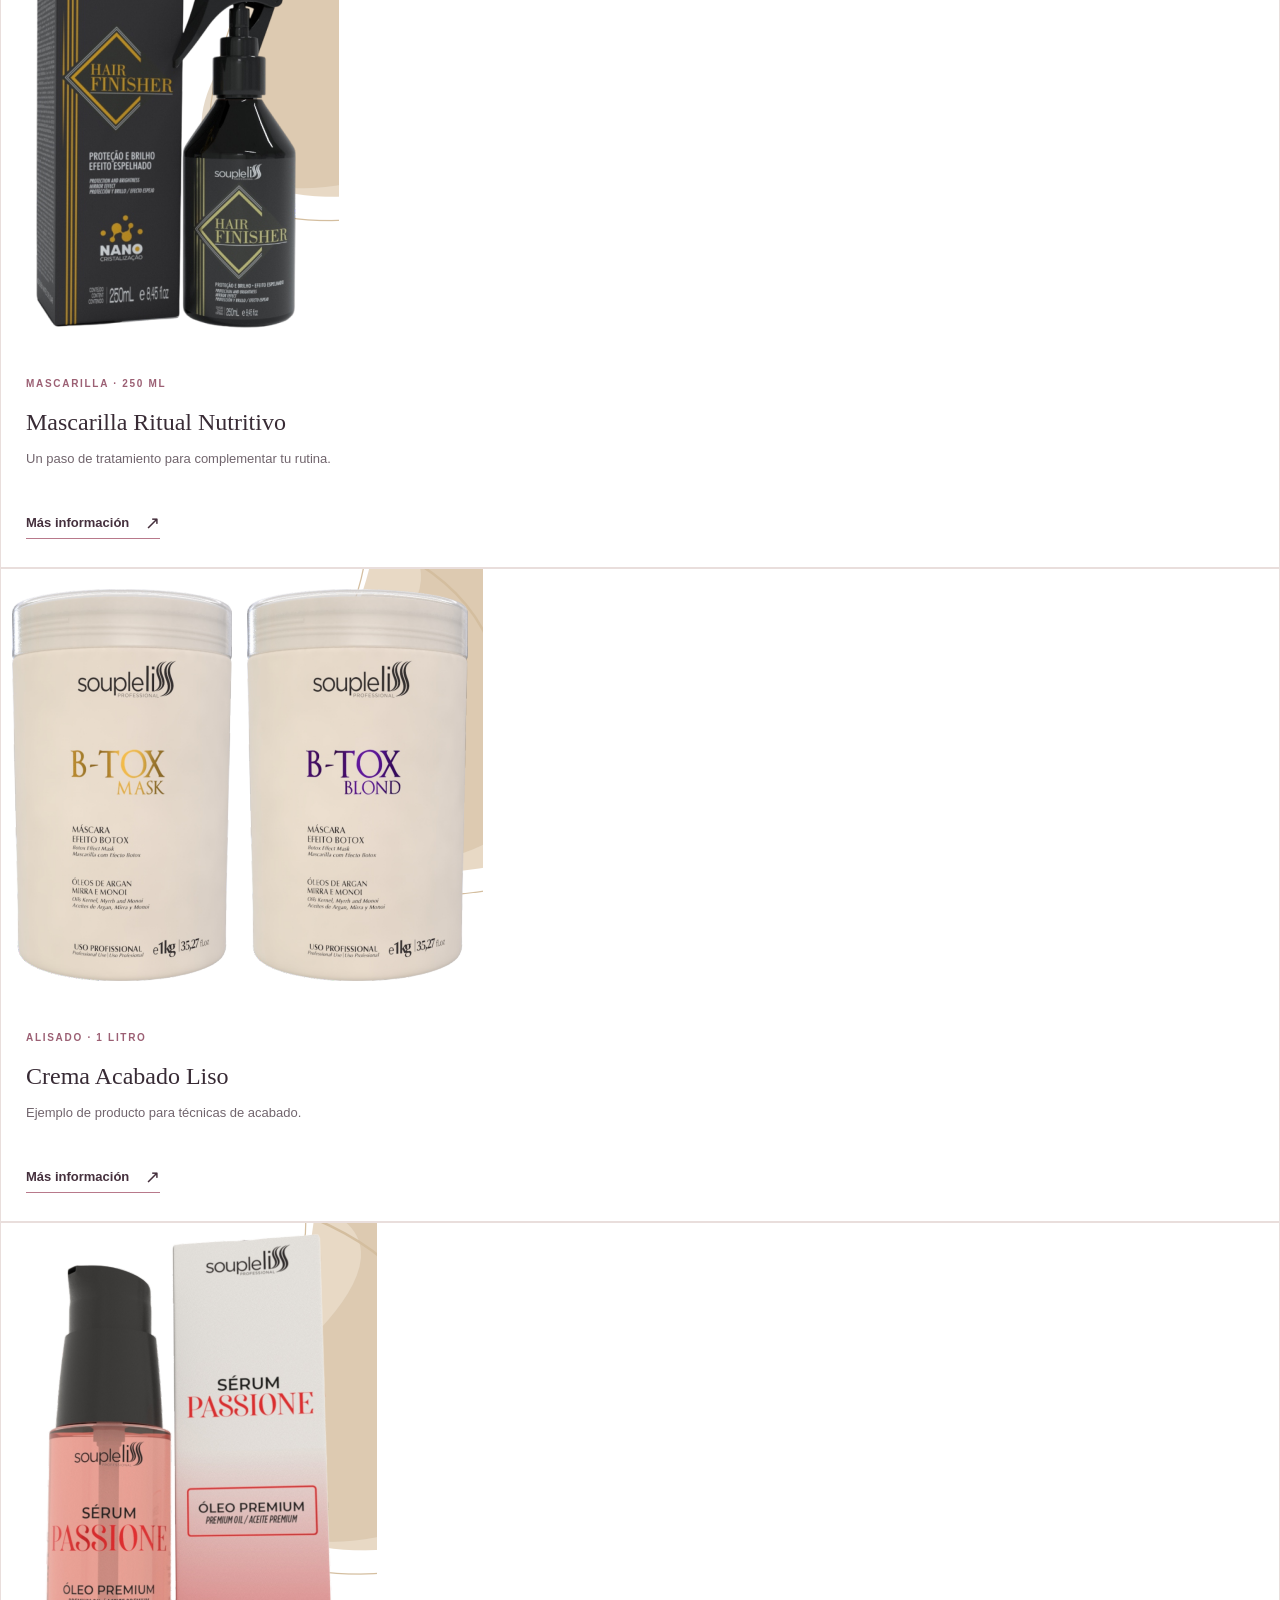
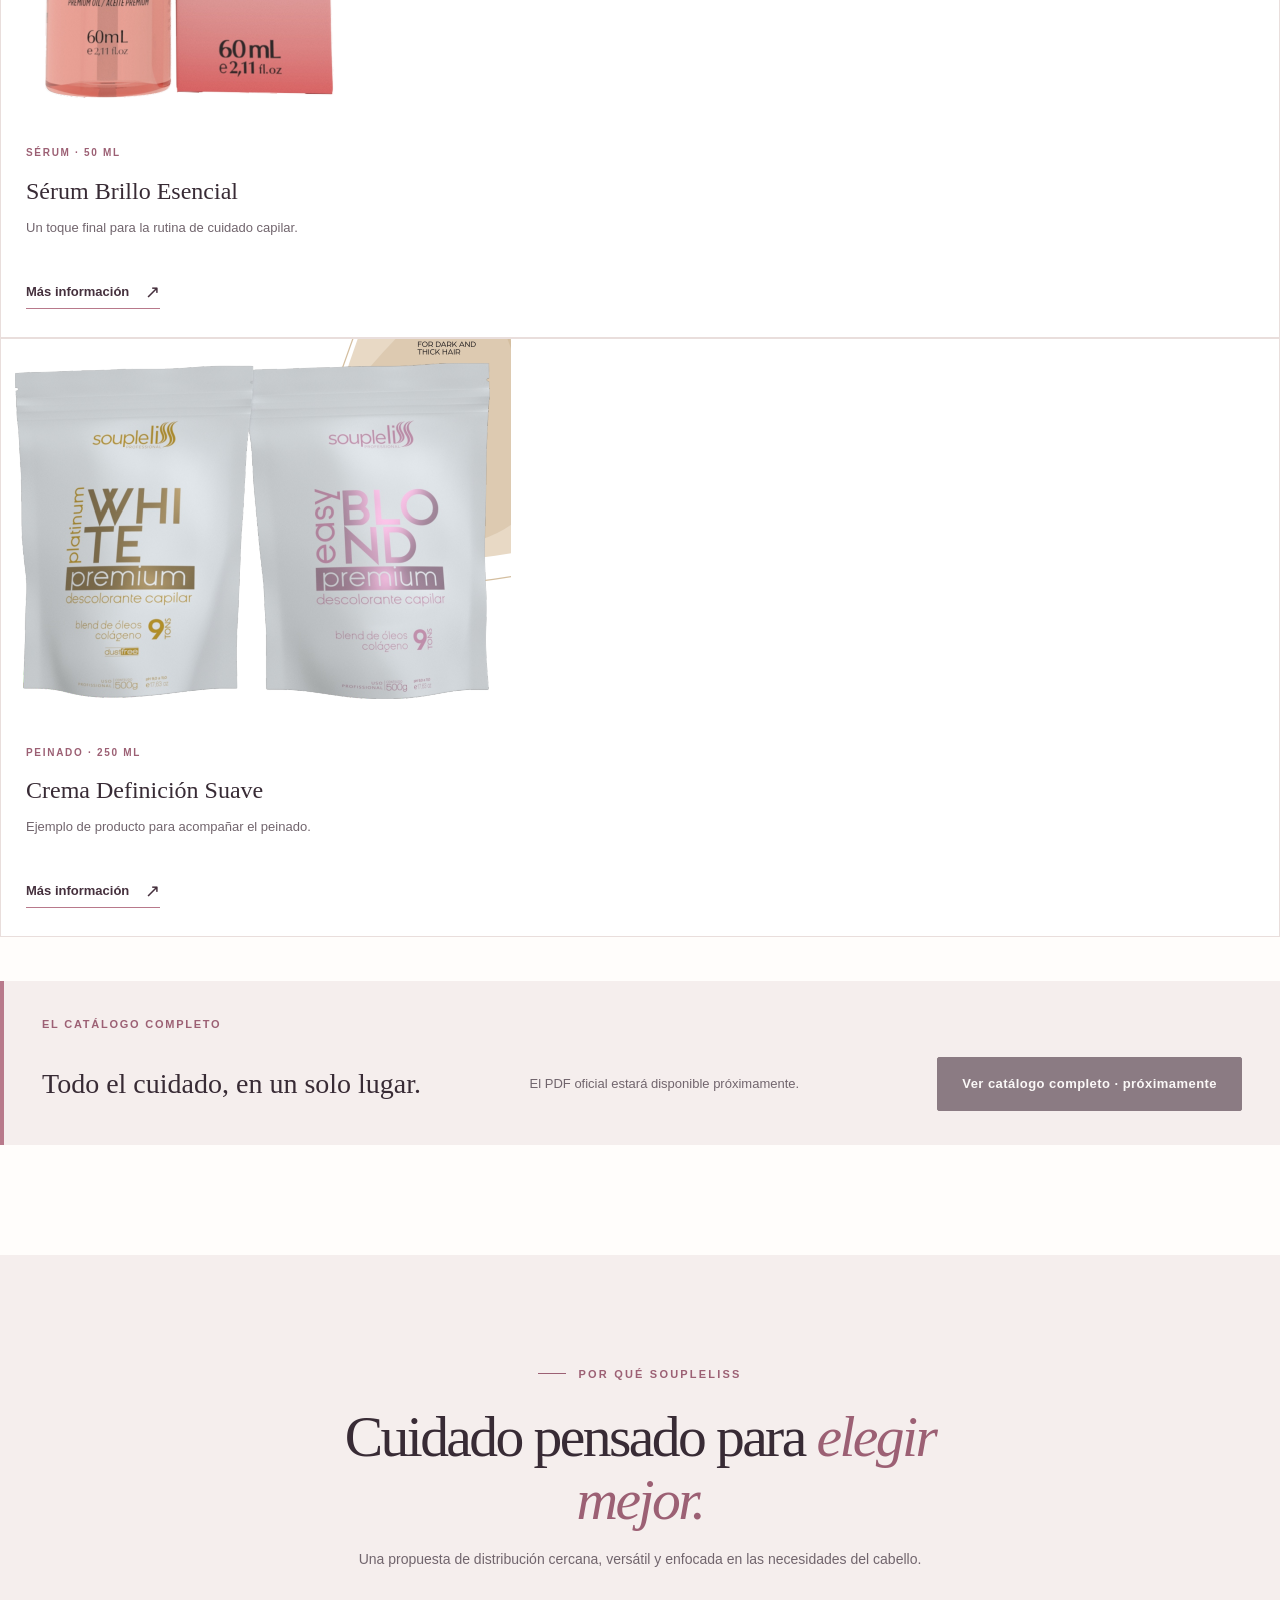
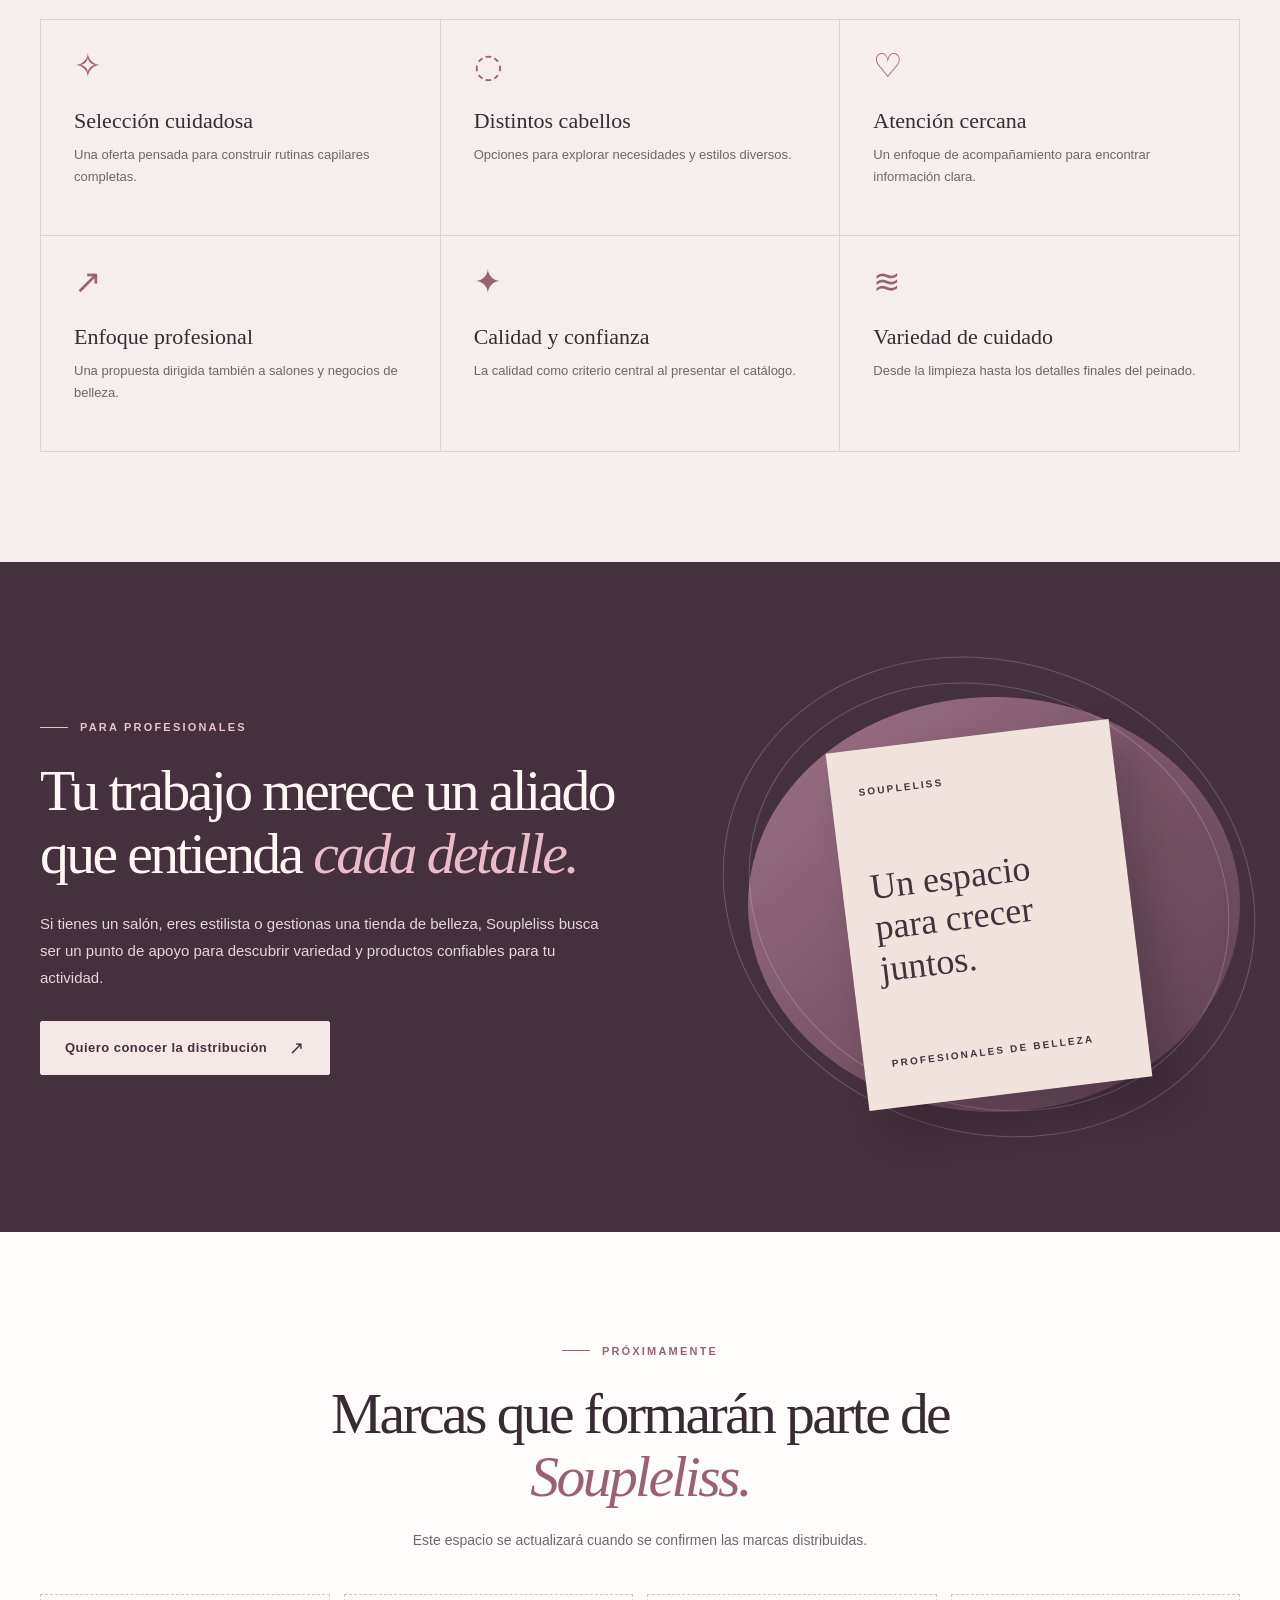
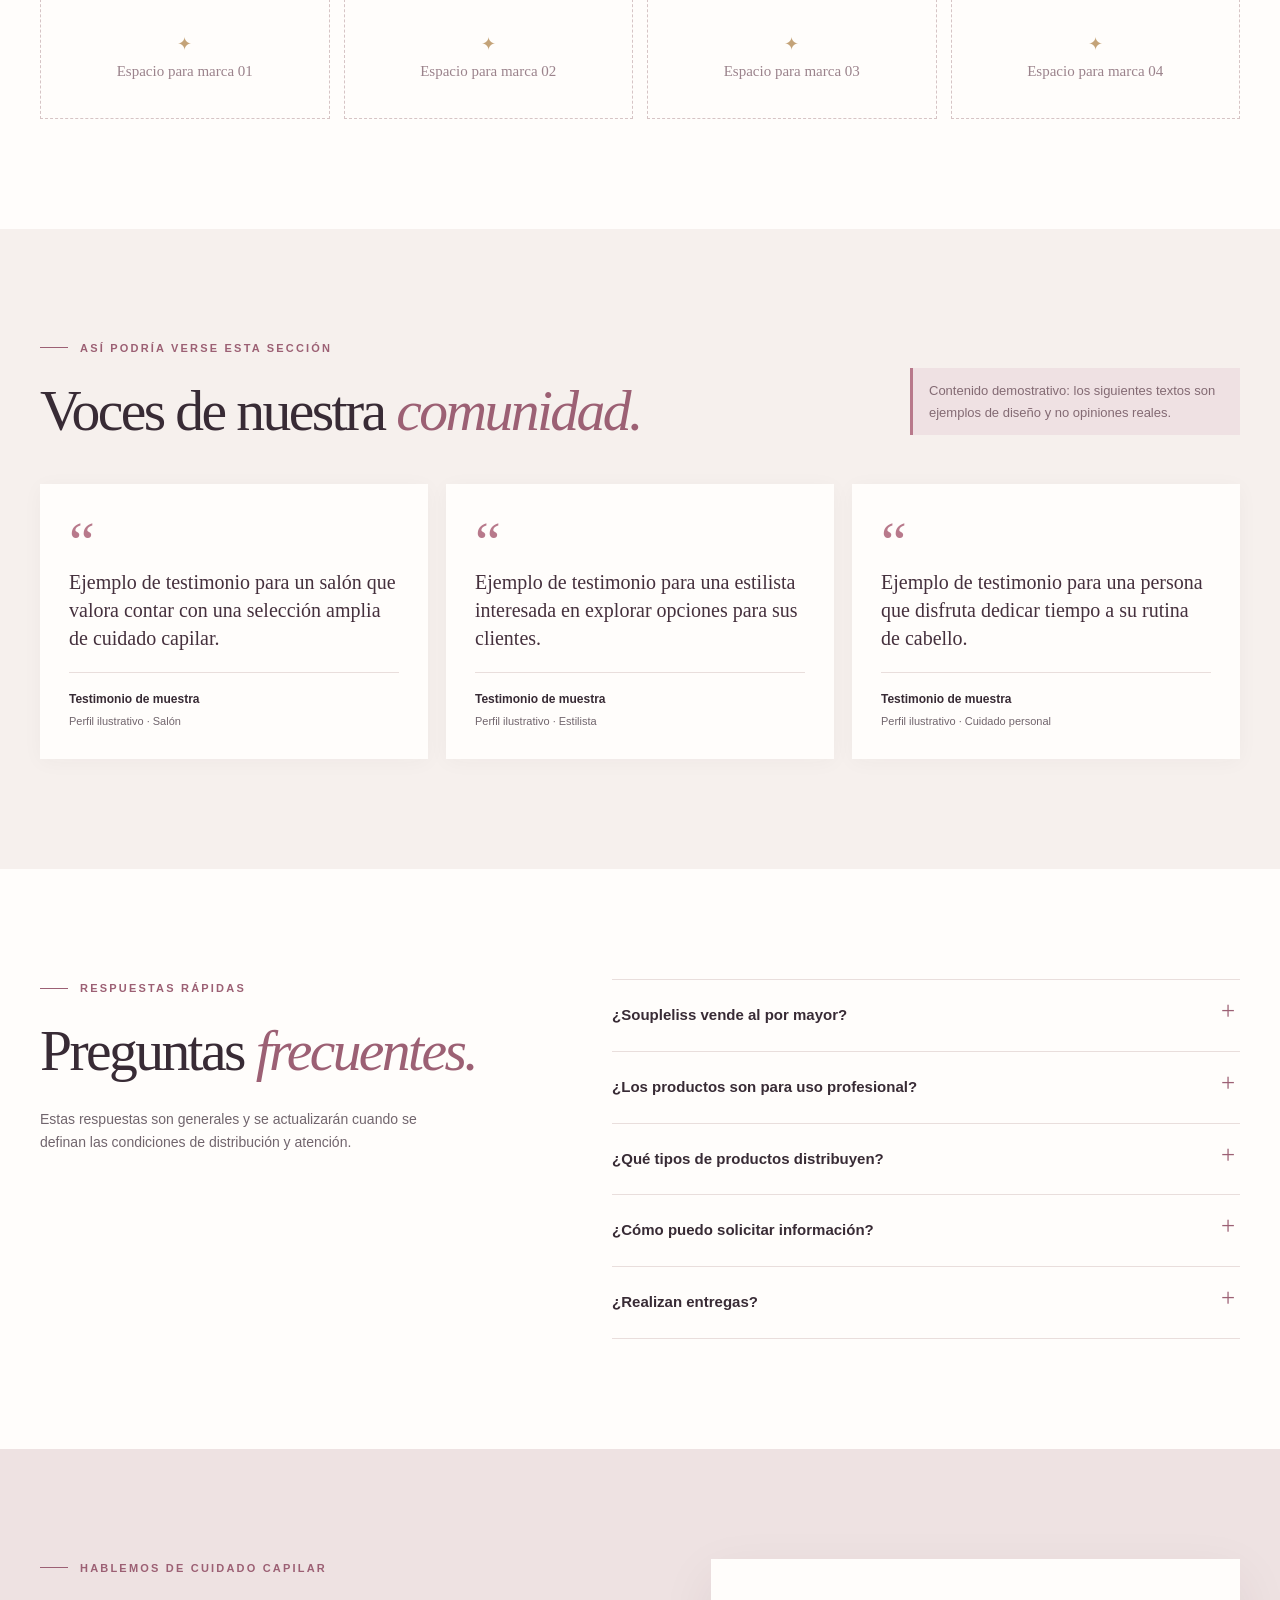
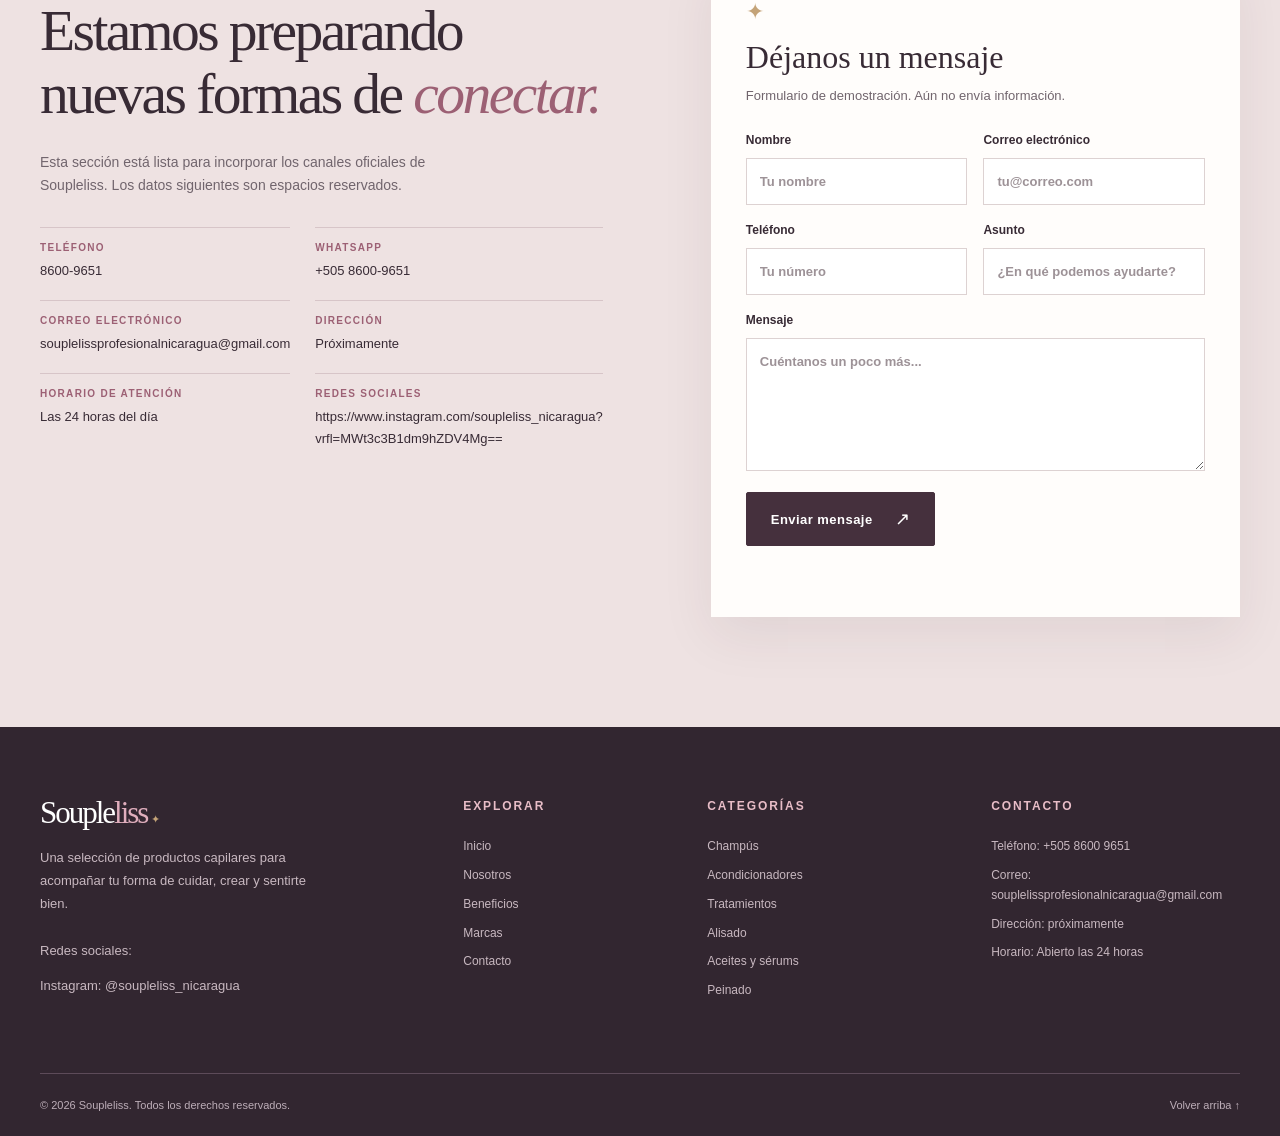
==== commit cba207fc: "feat: Cambio a imagenes de Soupleliss Use las imagenes del catalogo de la Mónica para tener una vist" ====
--- a/frontend/index.html
+++ b/frontend/index.html
@@ -38,13 +38,7 @@
           <div class="hero-foot"><span class="sparkle" aria-hidden="true">✳</span><span>Tu próximo ritual de cuidado empieza aquí</span></div>
         </div>
         <!-- Ilustración de muestra: sustituir por fotografía profesional cuando esté disponible. -->
-        <div class="hero-visual reveal" role="img" aria-label="Ilustración editorial de envases para productos capilares sobre un fondo rosado">
-          <div class="hero-orbit orbit-one"></div><div class="hero-orbit orbit-two"></div>
-          <div class="hero-disc"></div><div class="hero-leaf leaf-one"></div><div class="hero-leaf leaf-two"></div>
-          <div class="hero-bottle bottle-back"><span class="bottle-cap"></span><span class="bottle-label"><small>SOUPLELISS</small><strong>ritual<br>capilar</strong><small>CUIDADO DIARIO</small></span></div>
-          <div class="hero-bottle bottle-front"><span class="bottle-cap"></span><span class="bottle-label"><small>SOUPLELISS</small><strong>brillo<br>esencial</strong><small>TRATAMIENTO</small></span></div>
-          <div class="visual-caption"><span>01 / 06</span><span>UNA NUEVA FORMA DE CUIDAR</span></div>
-        </div>
+        <img src="img/Presentación.png" alt="Descripción de mi foto">
       </div>
       <div class="container hero-bottom"><span>SELECCIÓN CAPILAR</span><span aria-hidden="true">✦</span><span>CUIDADO CON INTENCIÓN</span><span aria-hidden="true">✦</span><span>BELLEZA EN CADA DETALLE</span></div>
     </section>
@@ -74,12 +68,12 @@
     <!-- Productos de ejemplo: nombres, descripciones y presentaciones provisionales. -->
     <section class="products section-pad" id="destacados" aria-labelledby="products-title"><div class="container"><div class="section-heading reveal"><div><p class="eyebrow"><span class="eyebrow-line"></span> Inspiración para el catálogo</p><h2 id="products-title">Productos <em>destacados.</em></h2></div><p>Ejemplos visuales de productos. Sustituye nombres, imágenes y presentaciones por los del catálogo real.</p></div>
       <div class="product-grid">
-        <article class="product-card reveal" id="producto-champu"><div class="product-image tone-rose" role="img" aria-label="Ilustración de champú de ejemplo en envase rosa"><span class="product-bottle bottle-tall"></span></div><div class="product-info"><span class="product-type">Champú · 500 ml</span><h3>Champú Suavidad Diaria</h3><p>Una opción de limpieza para la rutina cotidiana.</p><a href="#contacto" class="text-link">Más información <span aria-hidden="true">↗</span></a></div></article>
-        <article class="product-card reveal" id="producto-acondicionador"><div class="product-image tone-lilac" role="img" aria-label="Ilustración de acondicionador de ejemplo en envase lila"><span class="product-bottle bottle-tall"></span></div><div class="product-info"><span class="product-type">Acondicionador · 500 ml</span><h3>Acondicionador Ligereza</h3><p>Complemento de cuidado para después del lavado.</p><a href="#contacto" class="text-link">Más información <span aria-hidden="true">↗</span></a></div></article>
-        <article class="product-card reveal" id="producto-mascarilla"><div class="product-image tone-cream" role="img" aria-label="Ilustración de mascarilla de ejemplo en tarro crema"><span class="product-bottle bottle-jar"></span></div><div class="product-info"><span class="product-type">Mascarilla · 250 ml</span><h3>Mascarilla Ritual Nutritivo</h3><p>Un paso de tratamiento para complementar tu rutina.</p><a href="#contacto" class="text-link">Más información <span aria-hidden="true">↗</span></a></div></article>
-        <article class="product-card reveal" id="producto-alisado"><div class="product-image tone-sage" role="img" aria-label="Ilustración de producto para alisado de ejemplo"><span class="product-bottle bottle-slim"></span></div><div class="product-info"><span class="product-type">Alisado · 1 litro</span><h3>Crema Acabado Liso</h3><p>Ejemplo de producto para técnicas de acabado.</p><a href="#contacto" class="text-link">Más información <span aria-hidden="true">↗</span></a></div></article>
-        <article class="product-card reveal" id="producto-serum"><div class="product-image tone-peach" role="img" aria-label="Ilustración de sérum de ejemplo en frasco pequeño"><span class="product-bottle bottle-dropper"></span></div><div class="product-info"><span class="product-type">Sérum · 50 ml</span><h3>Sérum Brillo Esencial</h3><p>Un toque final para la rutina de cuidado capilar.</p><a href="#contacto" class="text-link">Más información <span aria-hidden="true">↗</span></a></div></article>
-        <article class="product-card reveal" id="producto-peinado"><div class="product-image tone-mauve" role="img" aria-label="Ilustración de crema para peinado de ejemplo"><span class="product-bottle bottle-short"></span></div><div class="product-info"><span class="product-type">Peinado · 250 ml</span><h3>Crema Definición Suave</h3><p>Ejemplo de producto para acompañar el peinado.</p><a href="#contacto" class="text-link">Más información <span aria-hidden="true">↗</span></a></div></article>
+        <article class="product-card reveal" id="producto-champu"><img src="img/BRAZILIAN_PROTEIN.png" alt="Descripción de mi foto"><!--<div class="product-image tone-rose" role="img" aria-label="Ilustración de champú de ejemplo en envase rosa"><span class="product-bottle bottle-tall"></span>--></div><div class="product-info"><span class="product-type">Champú · 500 ml</span><h3>Champú Suavidad Diaria</h3><p>Una opción de limpieza para la rutina cotidiana.</p><a href="#contacto" class="text-link">Más información <span aria-hidden="true">↗</span></a></div></article>
+        <article class="product-card reveal" id="producto-keratina"><img src="img/BRAZILIAN_KERATIN.png" alt="Descripción de mi foto"><!--<div class="product-image tone-lilac" role="img" aria-label="Ilustración de acondicionador de ejemplo en envase lila"><span class="product-bottle bottle-tall"></span>--></div><div class="product-info"><span class="product-type">Keratina · 500 ml</span><h3>Keratina Realinación Térmica</h3><p>Complemento de cuidado para fortalecer el cabello y combatir el encrespamiento.</p><a href="#contacto" class="text-link">Más información <span aria-hidden="true">↗</span></a></div></article>
+        <article class="product-card reveal" id="producto-mascarilla"><img src="img/HAIR_FINISHER.png" alt="Descripción de mi foto"><!--<div class="product-image tone-cream" role="img" aria-label="Ilustración de mascarilla de ejemplo en tarro crema"><span class="product-bottle bottle-jar"></span>--></div><div class="product-info"><span class="product-type">Mascarilla · 250 ml</span><h3>Mascarilla Ritual Nutritivo</h3><p>Un paso de tratamiento para complementar tu rutina.</p><a href="#contacto" class="text-link">Más información <span aria-hidden="true">↗</span></a></div></article>
+        <article class="product-card reveal" id="producto-alisado"><img src="img/B_TOX.png" alt="Descripción de mi foto"><!--<div class="product-image tone-sage" role="img" aria-label="Ilustración de producto para alisado de ejemplo"><span class="product-bottle bottle-slim"></span>--></div><div class="product-info"><span class="product-type">Alisado · 1 litro</span><h3>Crema Acabado Liso</h3><p>Ejemplo de producto para técnicas de acabado.</p><a href="#contacto" class="text-link">Más información <span aria-hidden="true">↗</span></a></div></article>
+        <article class="product-card reveal" id="producto-serum"><img src="img/SÉRUM_PASSIONE.png" alt="Descripción de mi foto"><!--<div class="product-image tone-peach" role="img" aria-label="Ilustración de sérum de ejemplo en frasco pequeño"><span class="product-bottle bottle-dropper"></span>--></div><div class="product-info"><span class="product-type">Sérum · 50 ml</span><h3>Sérum Brillo Esencial</h3><p>Un toque final para la rutina de cuidado capilar.</p><a href="#contacto" class="text-link">Más información <span aria-hidden="true">↗</span></a></div></article>
+        <article class="product-card reveal" id="producto-peinado"><img src="img/POLVO_BLANQUEADOR.png" alt="Descripción de mi foto"><!--<div class="product-image tone-mauve" role="img" aria-label="Ilustración de crema para peinado de ejemplo"><span class="product-bottle bottle-short"></span>--></div><div class="product-info"><span class="product-type">Peinado · 250 ml</span><h3>Crema Definición Suave</h3><p>Ejemplo de producto para acompañar el peinado.</p><a href="#contacto" class="text-link">Más información <span aria-hidden="true">↗</span></a></div></article>
       </div>
       <!-- Sustituir por un enlace al PDF oficial cuando esté disponible: <a href="catalogo-oficial.pdf" target="_blank" rel="noopener noreferrer" class="button">Ver catálogo completo</a> -->
       <div class="catalog-cta"><span class="catalog-cta-kicker">El catálogo completo</span><h3>Todo el cuidado, en un solo lugar.</h3><p>El PDF oficial estará disponible próximamente.</p><button class="button" type="button" disabled>Ver catálogo completo · próximamente</button></div>
@@ -103,10 +97,10 @@
     <section class="faq section-pad" id="preguntas" aria-labelledby="faq-title"><div class="container faq-grid"><div class="faq-intro reveal"><p class="eyebrow"><span class="eyebrow-line"></span> Respuestas rápidas</p><h2 id="faq-title">Preguntas <em>frecuentes.</em></h2><p>Estas respuestas son generales y se actualizarán cuando se definan las condiciones de distribución y atención.</p></div><div class="faq-list reveal"><details><summary>¿Soupleliss vende al por mayor?</summary><p>La información sobre pedidos para negocios se compartirá cuando estén disponibles las condiciones comerciales. Puedes consultar la sección de contacto para futuras novedades.</p></details><details><summary>¿Los productos son para uso profesional?</summary><p>La selección contempla opciones para profesionales y para el cuidado personal. Las indicaciones de uso de cada producto se incorporarán con el catálogo definitivo.</p></details><details><summary>¿Qué tipos de productos distribuyen?</summary><p>El catálogo está organizado en champús, acondicionadores, tratamientos, alisado, aceites, sérums y productos para peinado.</p></details><details><summary>¿Cómo puedo solicitar información?</summary><p>Los canales de contacto se publicarán próximamente. El formulario de esta versión es únicamente demostrativo y no envía mensajes.</p></details><details><summary>¿Realizan entregas?</summary><p>Las zonas, modalidades y plazos de entrega se informarán cuando el servicio esté definido.</p></details></div></div></section>
 
     <!-- Contacto: datos provisionales; el formulario no envía información. -->
-    <section class="contact section-pad" id="contacto" aria-labelledby="contact-title"><div class="container contact-grid"><div class="contact-copy reveal"><p class="eyebrow"><span class="eyebrow-line"></span> Hablemos de cuidado capilar</p><h2 id="contact-title">Estamos preparando nuevas formas de <em>conectar.</em></h2><p>Esta sección está lista para incorporar los canales oficiales de Soupleliss. Los datos siguientes son espacios reservados.</p><dl class="contact-list"><div><dt>Teléfono</dt><dd>Próximamente</dd></div><div><dt>WhatsApp</dt><dd>Próximamente</dd></div><div><dt>Correo electrónico</dt><dd>Próximamente</dd></div><div><dt>Dirección</dt><dd>Próximamente</dd></div><div><dt>Horario de atención</dt><dd>Próximamente</dd></div><div><dt>Redes sociales</dt><dd>Enlaces oficiales próximamente</dd></div></dl></div><div class="contact-form-wrap reveal"><div class="form-top"><span aria-hidden="true">✦</span><h3>Déjanos un mensaje</h3><p>Formulario de demostración. Aún no envía información.</p></div><form id="contact-form" novalidate><div class="field-row"><label>Nombre<input type="text" name="nombre" autocomplete="name" placeholder="Tu nombre"></label><label>Correo electrónico<input type="email" name="email" autocomplete="email" placeholder="tu@correo.com"></label></div><div class="field-row"><label>Teléfono<input type="tel" name="telefono" autocomplete="tel" placeholder="Tu número"></label><label>Asunto<input type="text" name="asunto" placeholder="¿En qué podemos ayudarte?"></label></div><label>Mensaje<textarea name="mensaje" rows="5" placeholder="Cuéntanos un poco más..."></textarea></label><button class="button" type="submit">Enviar mensaje <span aria-hidden="true">↗</span></button><p class="form-message" id="form-message" role="status" aria-live="polite"></p></form></div></div></section>
+    <section class="contact section-pad" id="contacto" aria-labelledby="contact-title"><div class="container contact-grid"><div class="contact-copy reveal"><p class="eyebrow"><span class="eyebrow-line"></span> Hablemos de cuidado capilar</p><h2 id="contact-title">Estamos preparando nuevas formas de <em>conectar.</em></h2><p>Esta sección está lista para incorporar los canales oficiales de Soupleliss. Los datos siguientes son espacios reservados.</p><dl class="contact-list"><div><dt>Teléfono</dt><dd>8600-9651</dd></div><div><dt>WhatsApp</dt><dd>+505 8600-9651</dd></div><div><dt>Correo electrónico</dt><dd>souplelissprofesionalnicaragua@gmail.com</dd></div><div><dt>Dirección</dt><dd>Próximamente</dd></div><div><dt>Horario de atención</dt><dd>Las 24 horas del día</dd></div><div><dt>Redes sociales</dt><dd>https://www.instagram.com/soupleliss_nicaragua?vrfl=MWt3c3B1dm9hZDV4Mg==</dd></div></dl></div><div class="contact-form-wrap reveal"><div class="form-top"><span aria-hidden="true">✦</span><h3>Déjanos un mensaje</h3><p>Formulario de demostración. Aún no envía información.</p></div><form id="contact-form" novalidate><div class="field-row"><label>Nombre<input type="text" name="nombre" autocomplete="name" placeholder="Tu nombre"></label><label>Correo electrónico<input type="email" name="email" autocomplete="email" placeholder="tu@correo.com"></label></div><div class="field-row"><label>Teléfono<input type="tel" name="telefono" autocomplete="tel" placeholder="Tu número"></label><label>Asunto<input type="text" name="asunto" placeholder="¿En qué podemos ayudarte?"></label></div><label>Mensaje<textarea name="mensaje" rows="5" placeholder="Cuéntanos un poco más..."></textarea></label><button class="button" type="submit">Enviar mensaje <span aria-hidden="true">↗</span></button><p class="form-message" id="form-message" role="status" aria-live="polite"></p></form></div></div></section>
   </main>
 
   <!-- Pie de página -->
-  <footer class="site-footer"><div class="container footer-grid"><div class="footer-brand"><a class="logo" href="#inicio" aria-label="Soupleliss, volver al inicio">Souple<span>liss</span><i aria-hidden="true">✦</i></a><p>Una selección de productos capilares para acompañar tu forma de cuidar, crear y sentirte bien.</p><p class="footer-social">Redes sociales: próximamente</p></div><div><h3>Explorar</h3><a href="#inicio">Inicio</a><a href="#nosotros">Nosotros</a><a href="#beneficios">Beneficios</a><a href="#marcas">Marcas</a><a href="#contacto">Contacto</a></div><div><h3>Categorías</h3><a href="#categorias">Champús</a><a href="#categorias">Acondicionadores</a><a href="#categorias">Tratamientos</a><a href="#categorias">Alisado</a><a href="#categorias">Aceites y sérums</a><a href="#categorias">Peinado</a></div><div><h3>Contacto</h3><p>Teléfono: próximamente</p><p>Correo: próximamente</p><p>Dirección: próximamente</p><p>Horario: próximamente</p></div></div><div class="container footer-bottom"><span>© <span id="current-year">2026</span> Soupleliss. Todos los derechos reservados.</span><a href="#inicio">Volver arriba ↑</a></div></footer>
+  <footer class="site-footer"><div class="container footer-grid"><div class="footer-brand"><a class="logo" href="#inicio" aria-label="Soupleliss, volver al inicio">Souple<span>liss</span><i aria-hidden="true">✦</i></a><p>Una selección de productos capilares para acompañar tu forma de cuidar, crear y sentirte bien.</p><p class="footer-social">Redes sociales:</p><p>Instagram: @soupleliss_nicaragua</p><p></div><div><h3>Explorar</h3><a href="#inicio">Inicio</a><a href="#nosotros">Nosotros</a><a href="#beneficios">Beneficios</a><a href="#marcas">Marcas</a><a href="#contacto">Contacto</a></div><div><h3>Categorías</h3><a href="#categorias">Champús</a><a href="#categorias">Acondicionadores</a><a href="#categorias">Tratamientos</a><a href="#categorias">Alisado</a><a href="#categorias">Aceites y sérums</a><a href="#categorias">Peinado</a></div><div><h3>Contacto</h3><p>Teléfono: +505 8600 9651</p><p>Correo: souplelissprofesionalnicaragua@gmail.com</p><p>Dirección: próximamente</p><p>Horario: Abierto las 24 horas</p></div></div><div class="container footer-bottom"><span>© <span id="current-year">2026</span> Soupleliss. Todos los derechos reservados.</span><a href="#inicio">Volver arriba ↑</a></div></footer>
 </body>
 </html>
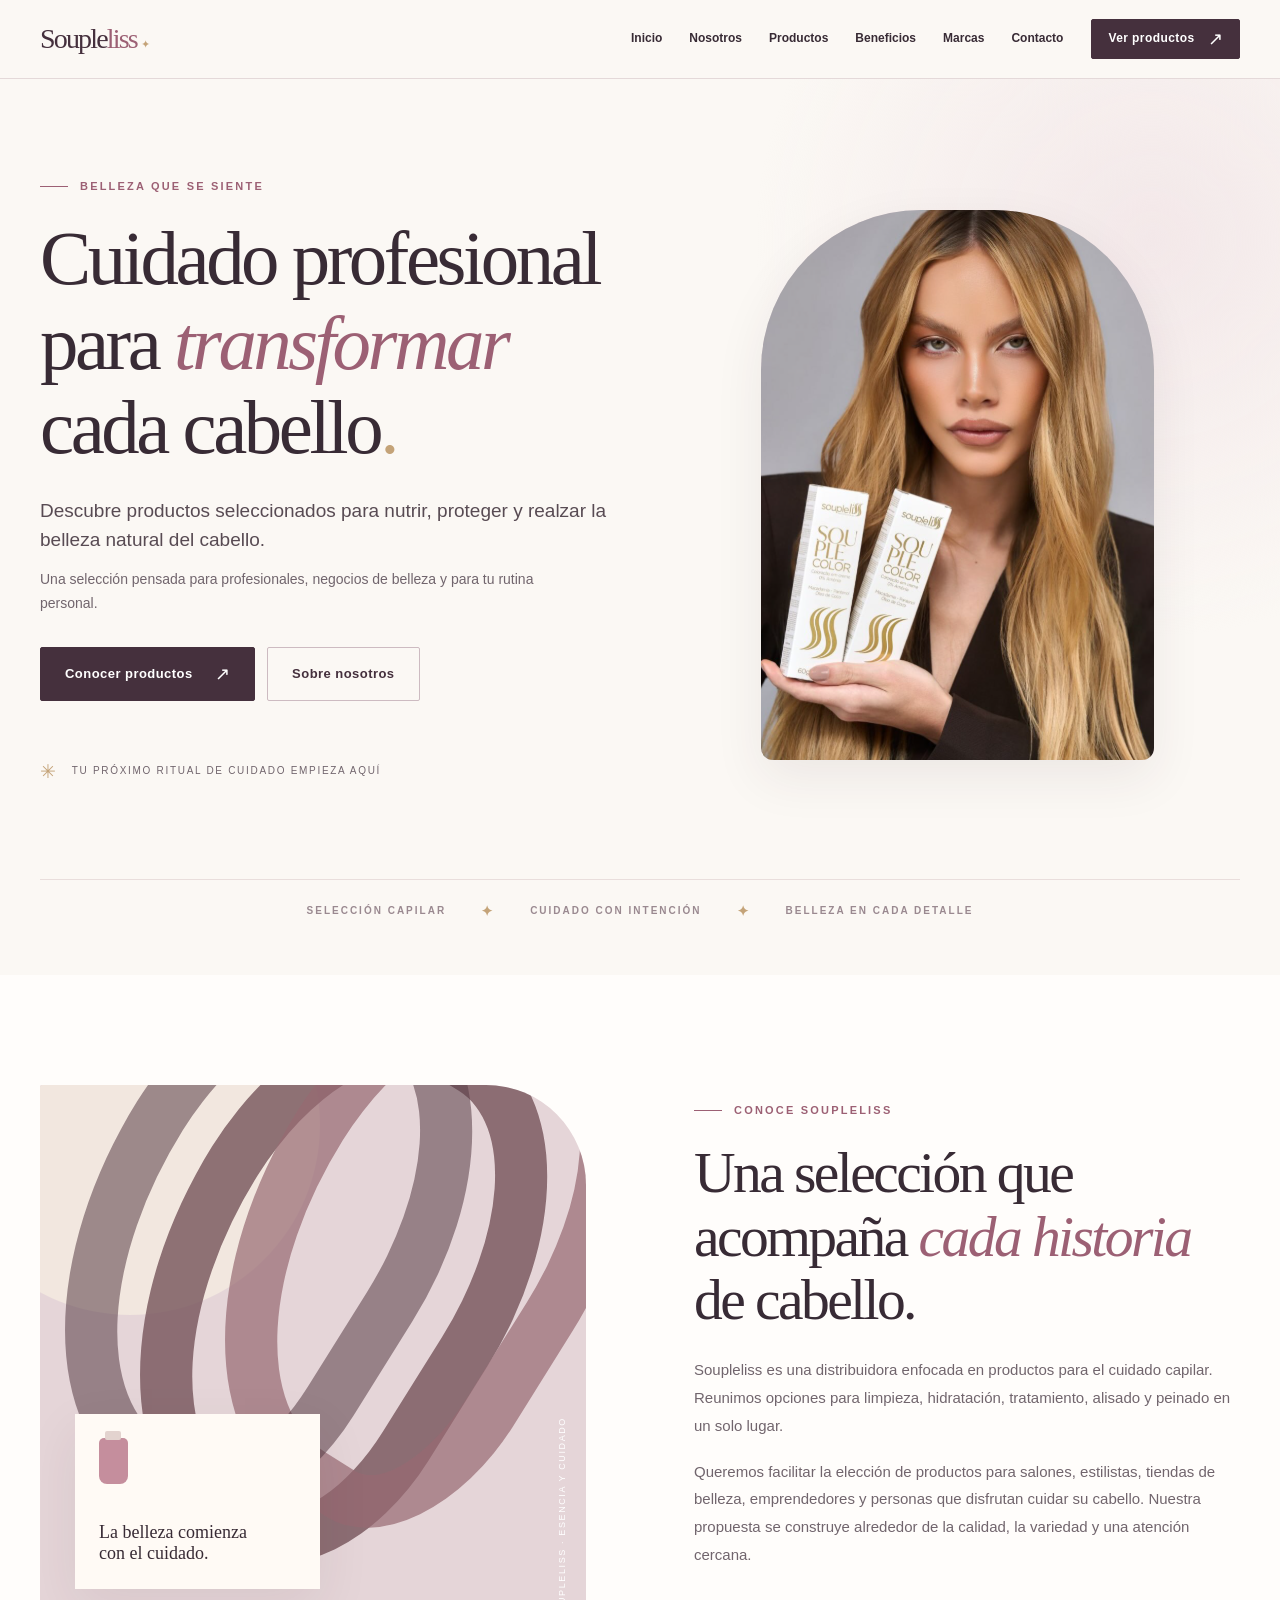
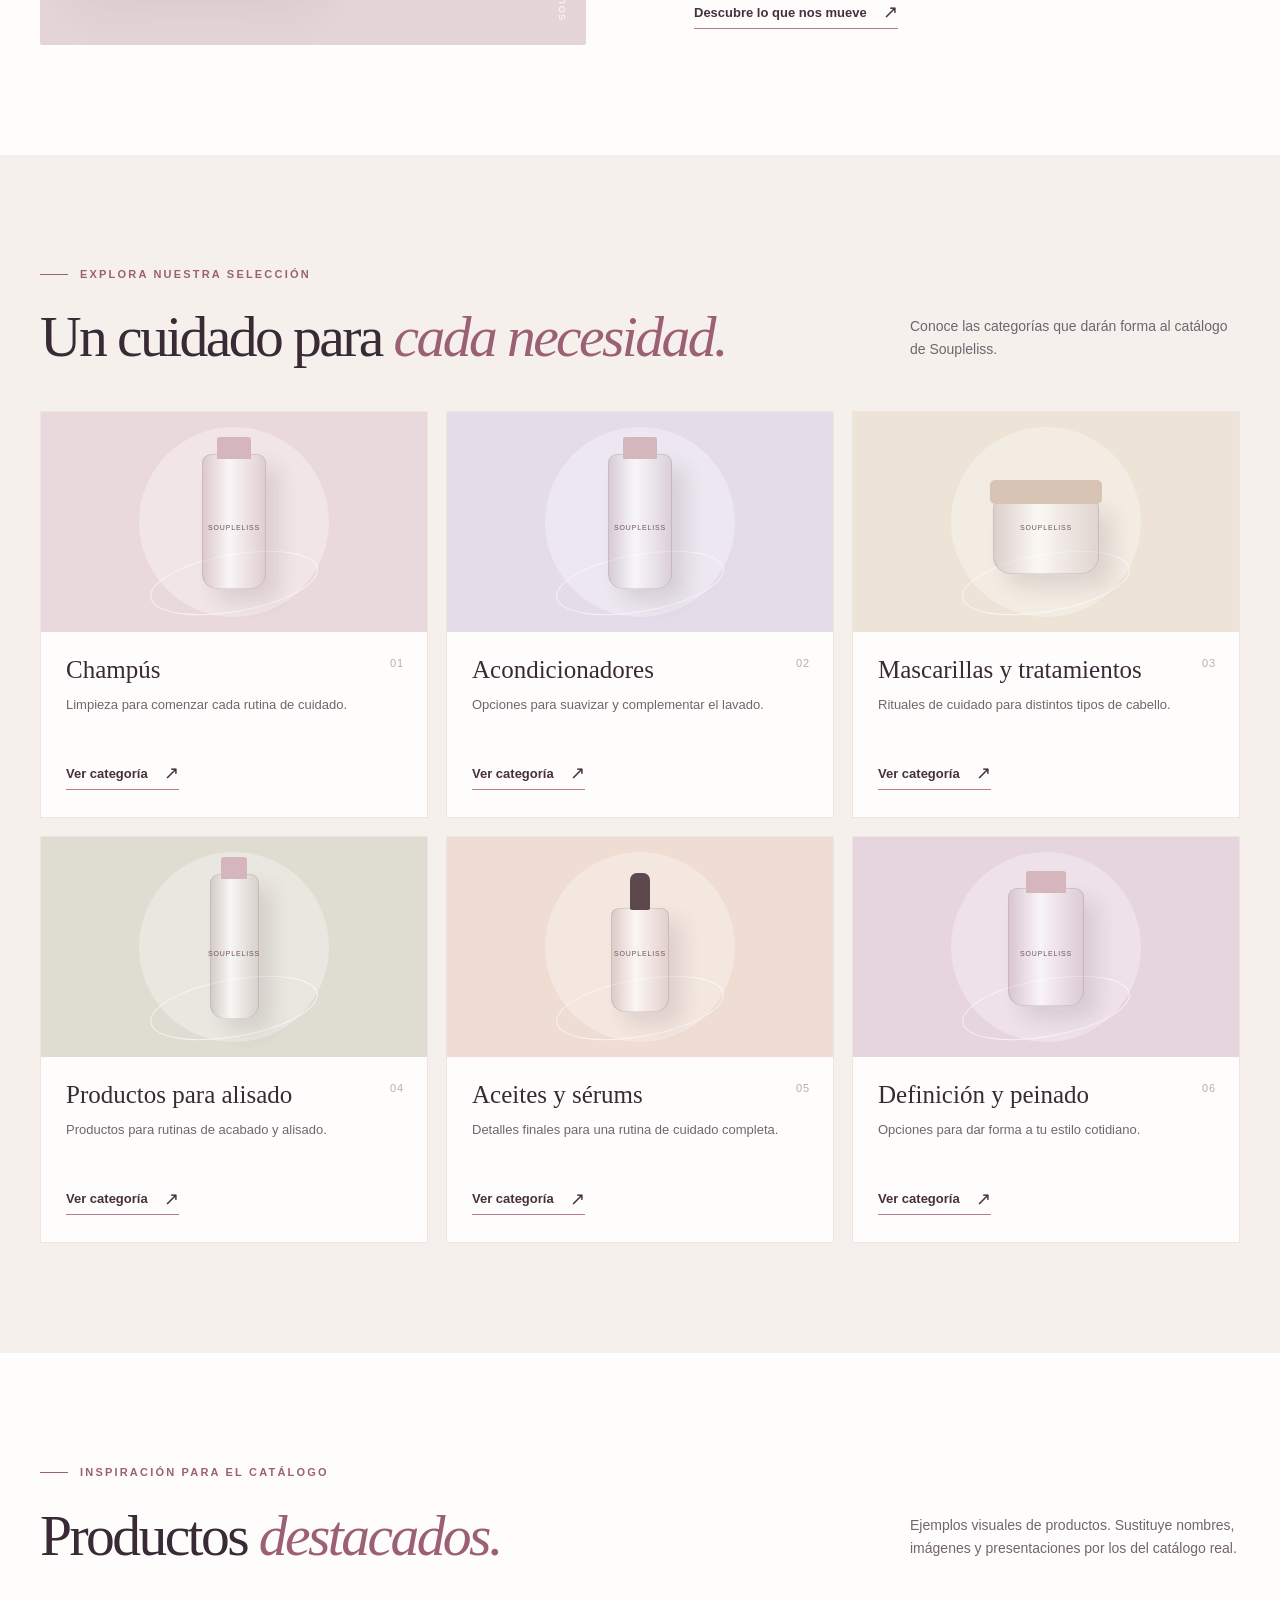
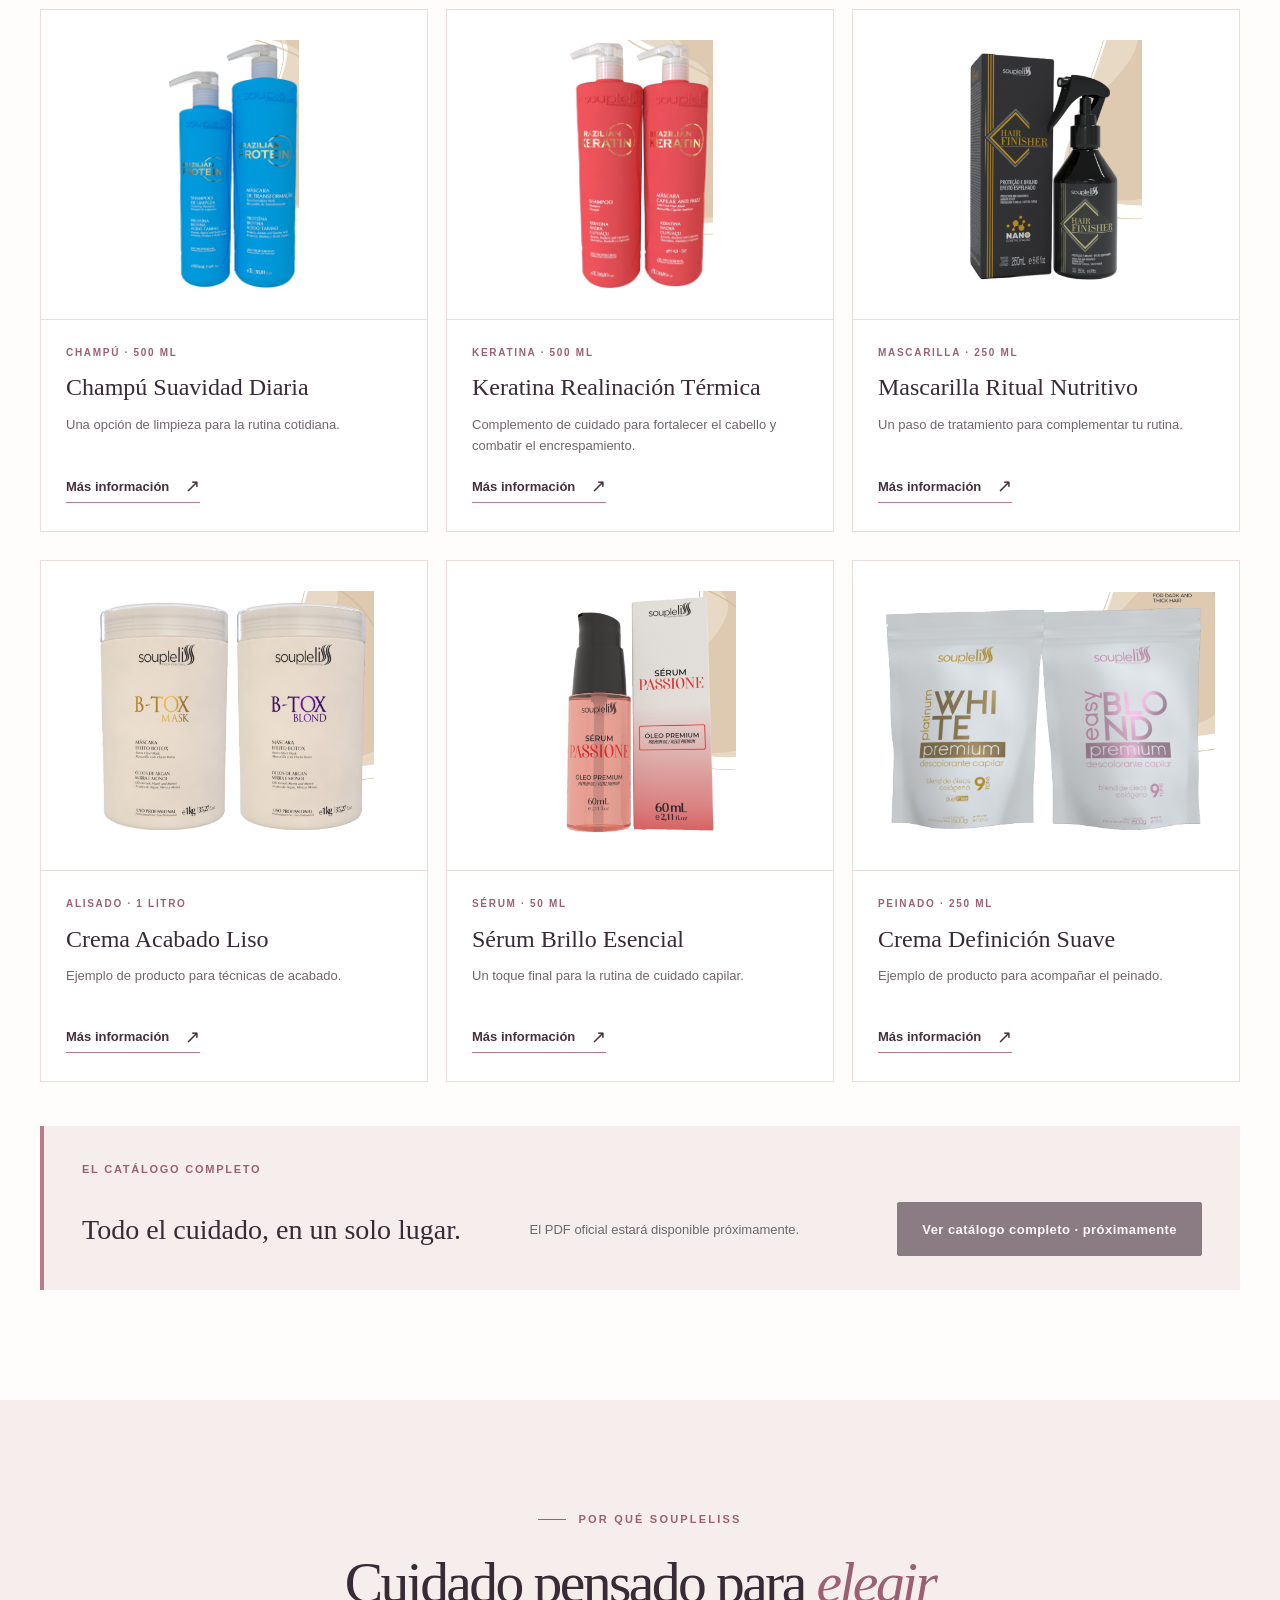
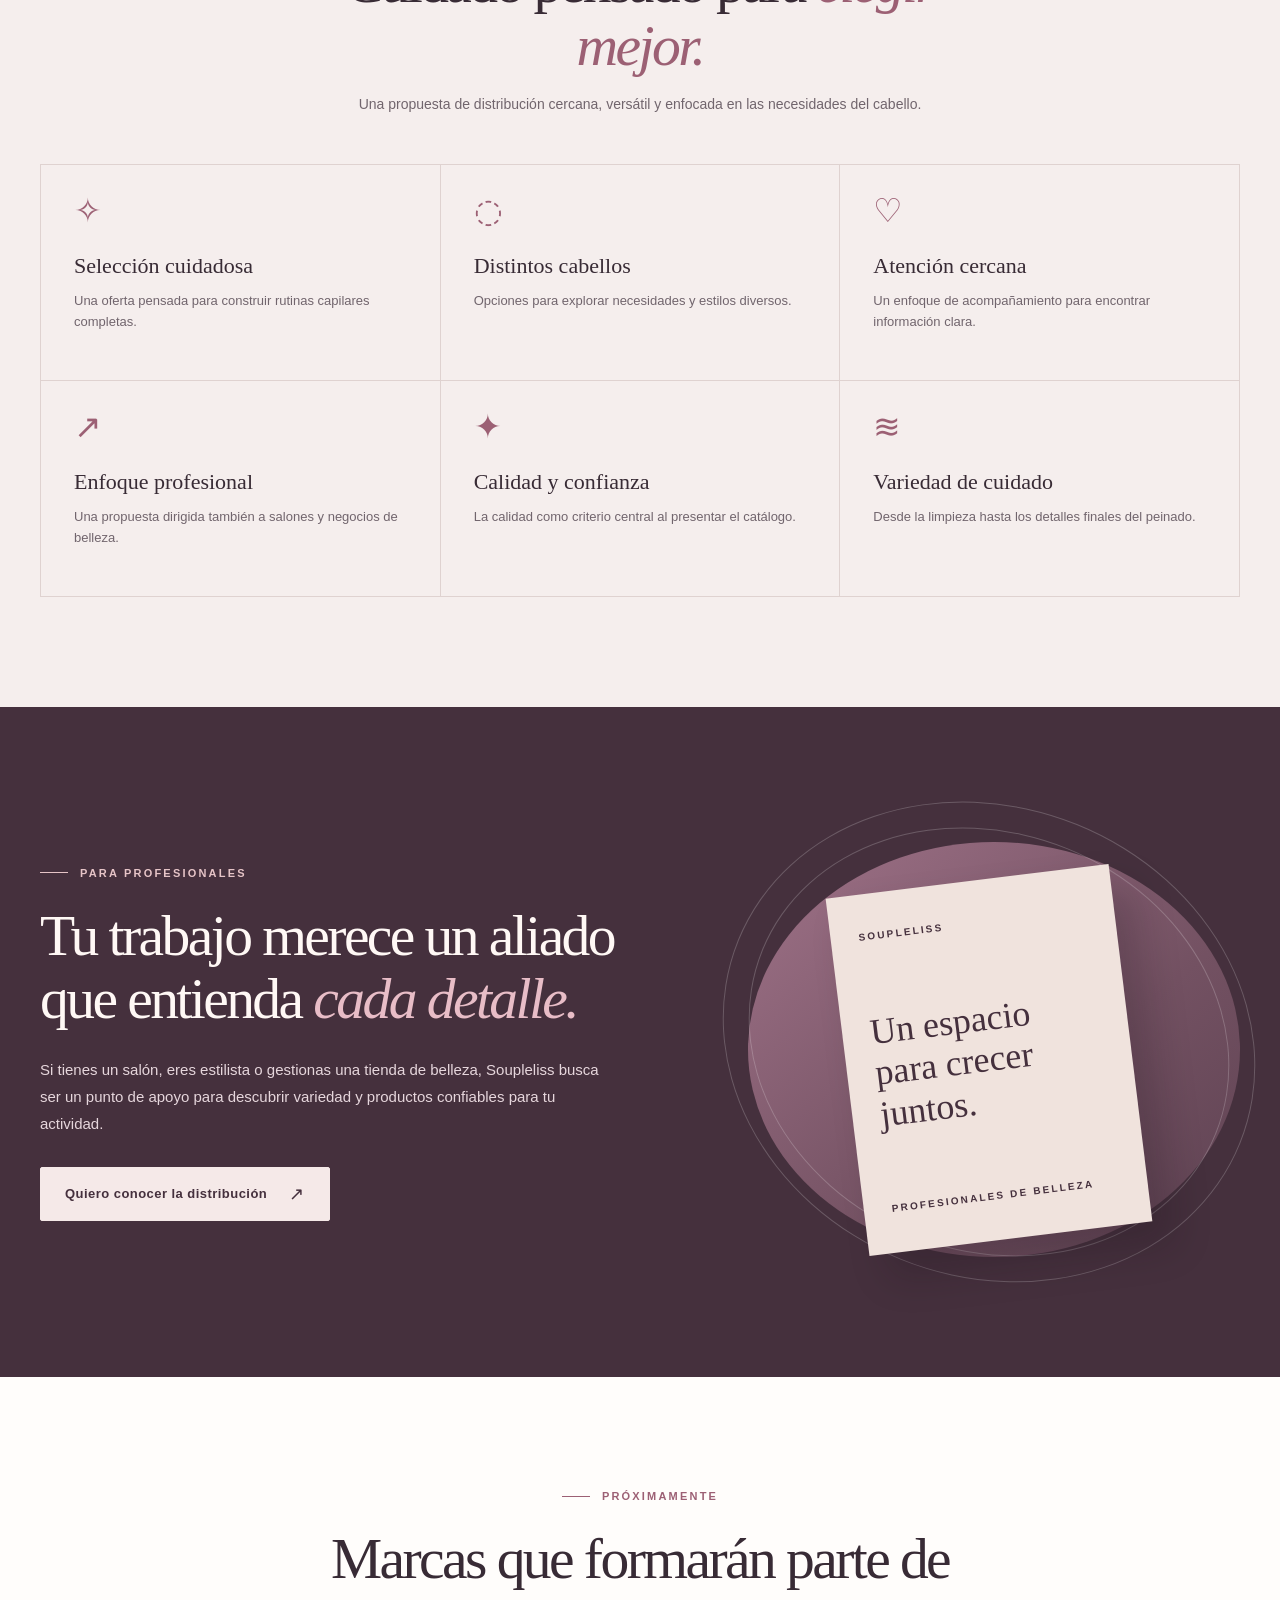
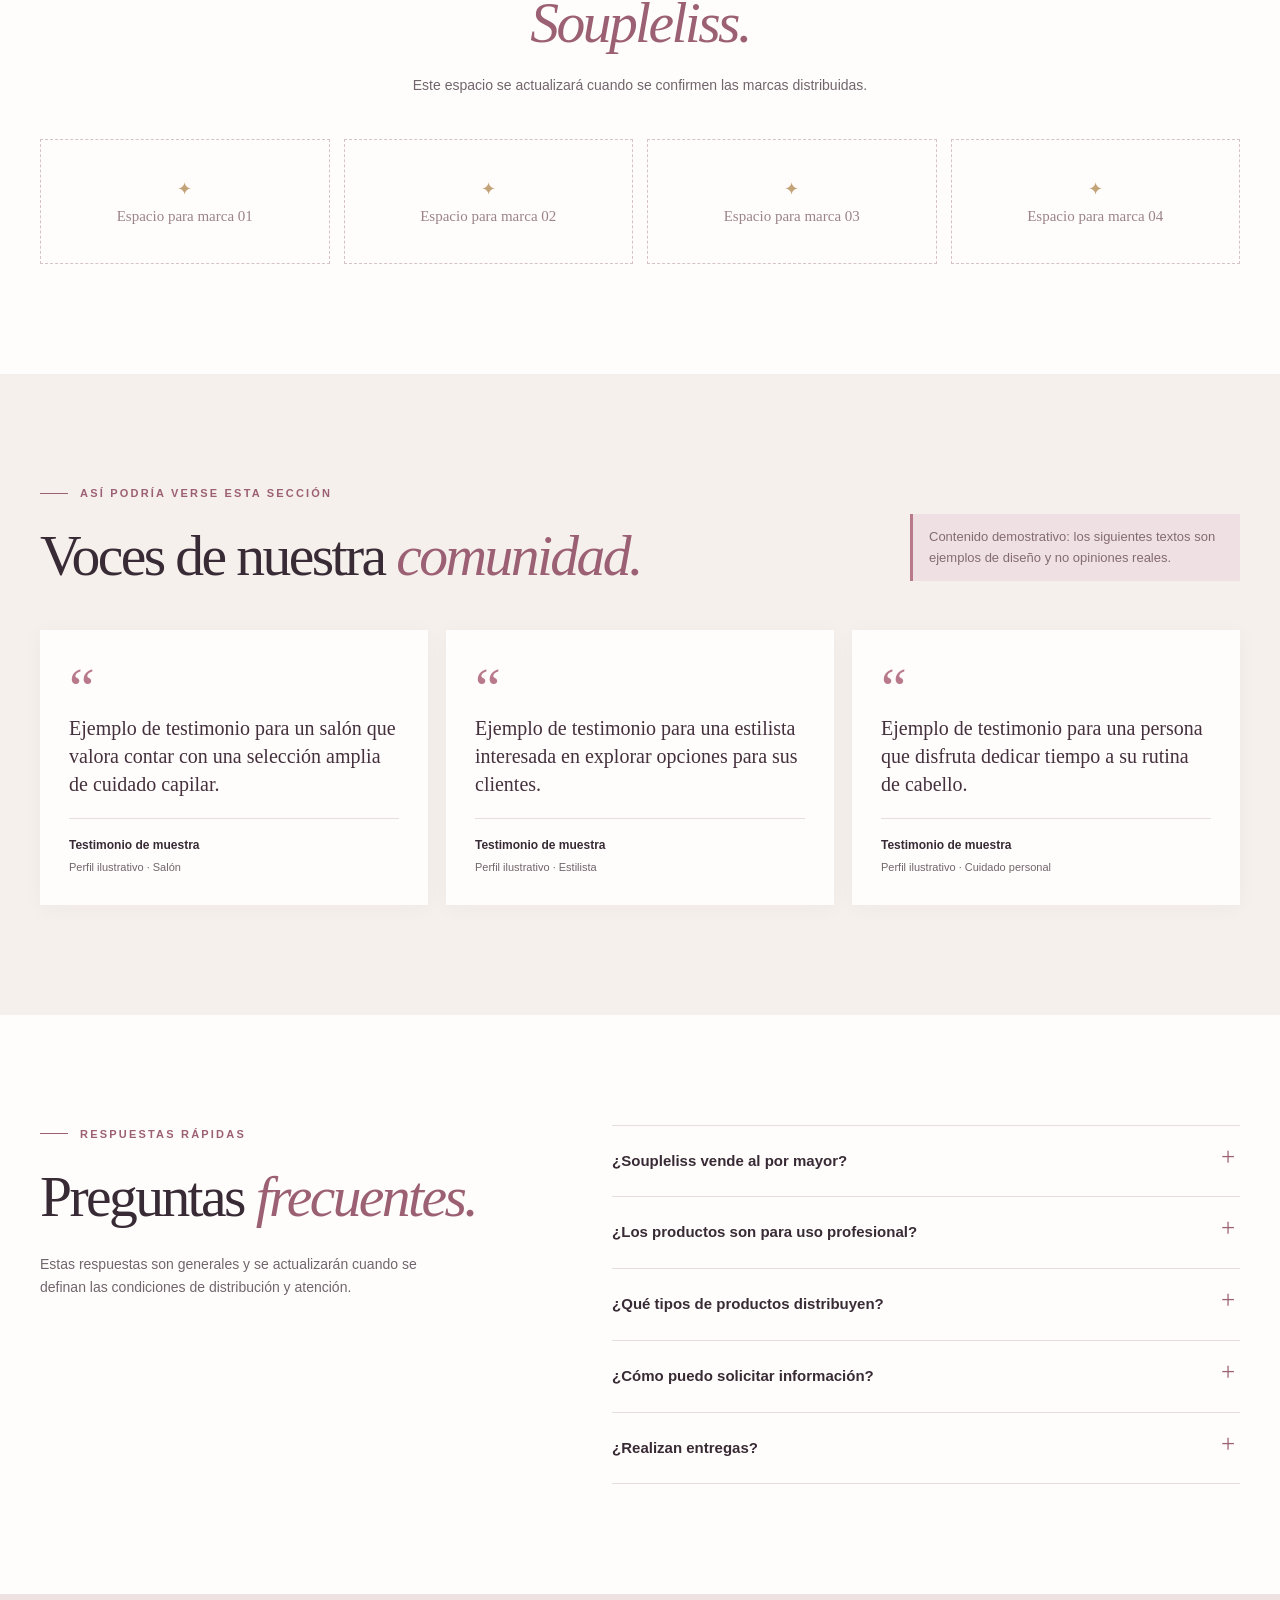
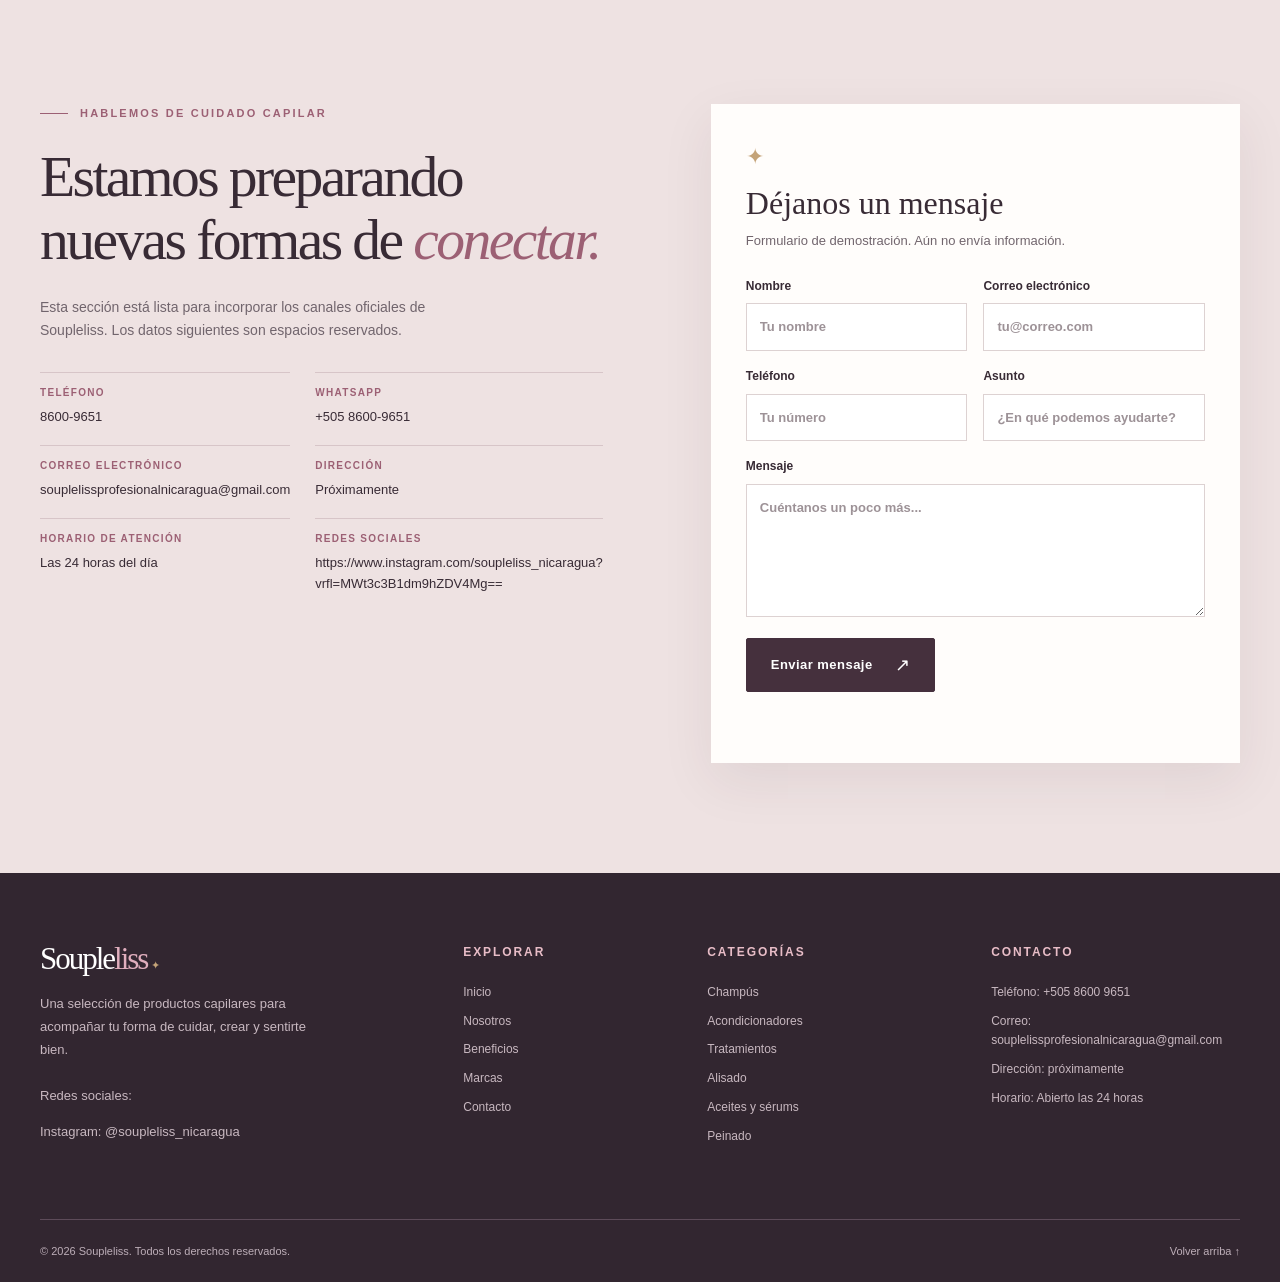
==== commit 89869d43: "Fix original PNG layout and product card proportions" ====
--- a/frontend/index.html
+++ b/frontend/index.html
@@ -37,8 +37,8 @@
           <div class="button-row"><a class="button" href="#categorias">Conocer productos <span aria-hidden="true">↗</span></a><a class="button button-outline" href="#nosotros">Sobre nosotros</a></div>
           <div class="hero-foot"><span class="sparkle" aria-hidden="true">✳</span><span>Tu próximo ritual de cuidado empieza aquí</span></div>
         </div>
-        <!-- Ilustración de muestra: sustituir por fotografía profesional cuando esté disponible. -->
-        <img src="img/Presentación.png" alt="Descripción de mi foto">
+        <!-- Fotografía original: conserva su proporción y se adapta al ancho disponible. -->
+        <div class="hero-photo reveal"><img src="img/Presentación.png" alt="Modelo con cabello largo mostrando productos capilares Soupleliss" width="393" height="550" fetchpriority="high" decoding="async"></div>
       </div>
       <div class="container hero-bottom"><span>SELECCIÓN CAPILAR</span><span aria-hidden="true">✦</span><span>CUIDADO CON INTENCIÓN</span><span aria-hidden="true">✦</span><span>BELLEZA EN CADA DETALLE</span></div>
     </section>
@@ -68,12 +68,12 @@
     <!-- Productos de ejemplo: nombres, descripciones y presentaciones provisionales. -->
     <section class="products section-pad" id="destacados" aria-labelledby="products-title"><div class="container"><div class="section-heading reveal"><div><p class="eyebrow"><span class="eyebrow-line"></span> Inspiración para el catálogo</p><h2 id="products-title">Productos <em>destacados.</em></h2></div><p>Ejemplos visuales de productos. Sustituye nombres, imágenes y presentaciones por los del catálogo real.</p></div>
       <div class="product-grid">
-        <article class="product-card reveal" id="producto-champu"><img src="img/BRAZILIAN_PROTEIN.png" alt="Descripción de mi foto"><!--<div class="product-image tone-rose" role="img" aria-label="Ilustración de champú de ejemplo en envase rosa"><span class="product-bottle bottle-tall"></span>--></div><div class="product-info"><span class="product-type">Champú · 500 ml</span><h3>Champú Suavidad Diaria</h3><p>Una opción de limpieza para la rutina cotidiana.</p><a href="#contacto" class="text-link">Más información <span aria-hidden="true">↗</span></a></div></article>
-        <article class="product-card reveal" id="producto-keratina"><img src="img/BRAZILIAN_KERATIN.png" alt="Descripción de mi foto"><!--<div class="product-image tone-lilac" role="img" aria-label="Ilustración de acondicionador de ejemplo en envase lila"><span class="product-bottle bottle-tall"></span>--></div><div class="product-info"><span class="product-type">Keratina · 500 ml</span><h3>Keratina Realinación Térmica</h3><p>Complemento de cuidado para fortalecer el cabello y combatir el encrespamiento.</p><a href="#contacto" class="text-link">Más información <span aria-hidden="true">↗</span></a></div></article>
-        <article class="product-card reveal" id="producto-mascarilla"><img src="img/HAIR_FINISHER.png" alt="Descripción de mi foto"><!--<div class="product-image tone-cream" role="img" aria-label="Ilustración de mascarilla de ejemplo en tarro crema"><span class="product-bottle bottle-jar"></span>--></div><div class="product-info"><span class="product-type">Mascarilla · 250 ml</span><h3>Mascarilla Ritual Nutritivo</h3><p>Un paso de tratamiento para complementar tu rutina.</p><a href="#contacto" class="text-link">Más información <span aria-hidden="true">↗</span></a></div></article>
-        <article class="product-card reveal" id="producto-alisado"><img src="img/B_TOX.png" alt="Descripción de mi foto"><!--<div class="product-image tone-sage" role="img" aria-label="Ilustración de producto para alisado de ejemplo"><span class="product-bottle bottle-slim"></span>--></div><div class="product-info"><span class="product-type">Alisado · 1 litro</span><h3>Crema Acabado Liso</h3><p>Ejemplo de producto para técnicas de acabado.</p><a href="#contacto" class="text-link">Más información <span aria-hidden="true">↗</span></a></div></article>
-        <article class="product-card reveal" id="producto-serum"><img src="img/SÉRUM_PASSIONE.png" alt="Descripción de mi foto"><!--<div class="product-image tone-peach" role="img" aria-label="Ilustración de sérum de ejemplo en frasco pequeño"><span class="product-bottle bottle-dropper"></span>--></div><div class="product-info"><span class="product-type">Sérum · 50 ml</span><h3>Sérum Brillo Esencial</h3><p>Un toque final para la rutina de cuidado capilar.</p><a href="#contacto" class="text-link">Más información <span aria-hidden="true">↗</span></a></div></article>
-        <article class="product-card reveal" id="producto-peinado"><img src="img/POLVO_BLANQUEADOR.png" alt="Descripción de mi foto"><!--<div class="product-image tone-mauve" role="img" aria-label="Ilustración de crema para peinado de ejemplo"><span class="product-bottle bottle-short"></span>--></div><div class="product-info"><span class="product-type">Peinado · 250 ml</span><h3>Crema Definición Suave</h3><p>Ejemplo de producto para acompañar el peinado.</p><a href="#contacto" class="text-link">Más información <span aria-hidden="true">↗</span></a></div></article>
+        <article class="product-card reveal" id="producto-champu"><div class="product-photo"><img src="img/BRAZILIAN_PROTEIN.png" alt="Envases de Brazilian Protein de Soupleliss" width="273" height="524" loading="lazy" decoding="async"></div><div class="product-info"><span class="product-type">Champú · 500 ml</span><h3>Champú Suavidad Diaria</h3><p>Una opción de limpieza para la rutina cotidiana.</p><a href="#contacto" class="text-link">Más información <span aria-hidden="true">↗</span></a></div></article>
+        <article class="product-card reveal" id="producto-keratina"><div class="product-photo"><img src="img/BRAZILIAN_KERATIN.png" alt="Envase de Brazilian Keratin de Soupleliss" width="307" height="522" loading="lazy" decoding="async"></div><div class="product-info"><span class="product-type">Keratina · 500 ml</span><h3>Keratina Realinación Térmica</h3><p>Complemento de cuidado para fortalecer el cabello y combatir el encrespamiento.</p><a href="#contacto" class="text-link">Más información <span aria-hidden="true">↗</span></a></div></article>
+        <article class="product-card reveal" id="producto-mascarilla"><div class="product-photo"><img src="img/HAIR_FINISHER.png" alt="Producto Hair Finisher de Soupleliss" width="338" height="438" loading="lazy" decoding="async"></div><div class="product-info"><span class="product-type">Mascarilla · 250 ml</span><h3>Mascarilla Ritual Nutritivo</h3><p>Un paso de tratamiento para complementar tu rutina.</p><a href="#contacto" class="text-link">Más información <span aria-hidden="true">↗</span></a></div></article>
+        <article class="product-card reveal" id="producto-alisado"><div class="product-photo"><img src="img/B_TOX.png" alt="Producto B Tox de Soupleliss" width="482" height="429" loading="lazy" decoding="async"></div><div class="product-info"><span class="product-type">Alisado · 1 litro</span><h3>Crema Acabado Liso</h3><p>Ejemplo de producto para técnicas de acabado.</p><a href="#contacto" class="text-link">Más información <span aria-hidden="true">↗</span></a></div></article>
+        <article class="product-card reveal" id="producto-serum"><div class="product-photo"><img src="img/SÉRUM_PASSIONE.png" alt="Sérum Passione de Soupleliss" width="376" height="490" loading="lazy" decoding="async"></div><div class="product-info"><span class="product-type">Sérum · 50 ml</span><h3>Sérum Brillo Esencial</h3><p>Un toque final para la rutina de cuidado capilar.</p><a href="#contacto" class="text-link">Más información <span aria-hidden="true">↗</span></a></div></article>
+        <article class="product-card reveal" id="producto-peinado"><div class="product-photo"><img src="img/POLVO_BLANQUEADOR.png" alt="Polvo blanqueador de Soupleliss" width="510" height="374" loading="lazy" decoding="async"></div><div class="product-info"><span class="product-type">Peinado · 250 ml</span><h3>Crema Definición Suave</h3><p>Ejemplo de producto para acompañar el peinado.</p><a href="#contacto" class="text-link">Más información <span aria-hidden="true">↗</span></a></div></article>
       </div>
       <!-- Sustituir por un enlace al PDF oficial cuando esté disponible: <a href="catalogo-oficial.pdf" target="_blank" rel="noopener noreferrer" class="button">Ver catálogo completo</a> -->
       <div class="catalog-cta"><span class="catalog-cta-kicker">El catálogo completo</span><h3>Todo el cuidado, en un solo lugar.</h3><p>El PDF oficial estará disponible próximamente.</p><button class="button" type="button" disabled>Ver catálogo completo · próximamente</button></div>
@@ -101,6 +101,6 @@
   </main>
 
   <!-- Pie de página -->
-  <footer class="site-footer"><div class="container footer-grid"><div class="footer-brand"><a class="logo" href="#inicio" aria-label="Soupleliss, volver al inicio">Souple<span>liss</span><i aria-hidden="true">✦</i></a><p>Una selección de productos capilares para acompañar tu forma de cuidar, crear y sentirte bien.</p><p class="footer-social">Redes sociales:</p><p>Instagram: @soupleliss_nicaragua</p><p></div><div><h3>Explorar</h3><a href="#inicio">Inicio</a><a href="#nosotros">Nosotros</a><a href="#beneficios">Beneficios</a><a href="#marcas">Marcas</a><a href="#contacto">Contacto</a></div><div><h3>Categorías</h3><a href="#categorias">Champús</a><a href="#categorias">Acondicionadores</a><a href="#categorias">Tratamientos</a><a href="#categorias">Alisado</a><a href="#categorias">Aceites y sérums</a><a href="#categorias">Peinado</a></div><div><h3>Contacto</h3><p>Teléfono: +505 8600 9651</p><p>Correo: souplelissprofesionalnicaragua@gmail.com</p><p>Dirección: próximamente</p><p>Horario: Abierto las 24 horas</p></div></div><div class="container footer-bottom"><span>© <span id="current-year">2026</span> Soupleliss. Todos los derechos reservados.</span><a href="#inicio">Volver arriba ↑</a></div></footer>
+  <footer class="site-footer"><div class="container footer-grid"><div class="footer-brand"><a class="logo" href="#inicio" aria-label="Soupleliss, volver al inicio">Souple<span>liss</span><i aria-hidden="true">✦</i></a><p>Una selección de productos capilares para acompañar tu forma de cuidar, crear y sentirte bien.</p><p class="footer-social">Redes sociales:</p><p>Instagram: @soupleliss_nicaragua</p></div><div><h3>Explorar</h3><a href="#inicio">Inicio</a><a href="#nosotros">Nosotros</a><a href="#beneficios">Beneficios</a><a href="#marcas">Marcas</a><a href="#contacto">Contacto</a></div><div><h3>Categorías</h3><a href="#categorias">Champús</a><a href="#categorias">Acondicionadores</a><a href="#categorias">Tratamientos</a><a href="#categorias">Alisado</a><a href="#categorias">Aceites y sérums</a><a href="#categorias">Peinado</a></div><div><h3>Contacto</h3><p>Teléfono: +505 8600 9651</p><p>Correo: souplelissprofesionalnicaragua@gmail.com</p><p>Dirección: próximamente</p><p>Horario: Abierto las 24 horas</p></div></div><div class="container footer-bottom"><span>© <span id="current-year">2026</span> Soupleliss. Todos los derechos reservados.</span><a href="#inicio">Volver arriba ↑</a></div></footer>
 </body>
 </html>
--- a/frontend/assets/styles.css
+++ b/frontend/assets/styles.css
@@ -156,3 +156,14 @@
 .category-products{background:#fffdfb}
 .category-products .product-grid{max-width:390px}
 .category-page+.site-footer{padding-top:20px}
+
+/* Fotografías PNG originales: envases completos y tarjetas alineadas. */
+.hero-photo{width:100%;max-width:393px;justify-self:center;overflow:hidden;border-radius:160px 160px 12px 12px;background:#e8d8db;box-shadow:var(--shadow)}
+.hero-photo img{display:block;width:100%;height:auto;aspect-ratio:393/550}
+.product-card{display:flex;flex-direction:column;min-width:0}
+.product-photo{height:310px;padding:30px 24px;display:flex;align-items:center;justify-content:center;background:#fff;border-bottom:1px solid var(--line)}
+.product-photo img{display:block;width:auto;height:auto;max-width:100%;max-height:100%;object-fit:contain}
+.product-info{display:flex;flex-direction:column;flex:1}
+.product-info .text-link{align-self:flex-start;margin-top:auto}
+@media(max-width:700px){.hero-photo{margin-top:18px}}
+@media(max-width:520px){.product-photo{height:290px;padding:26px 20px}}
